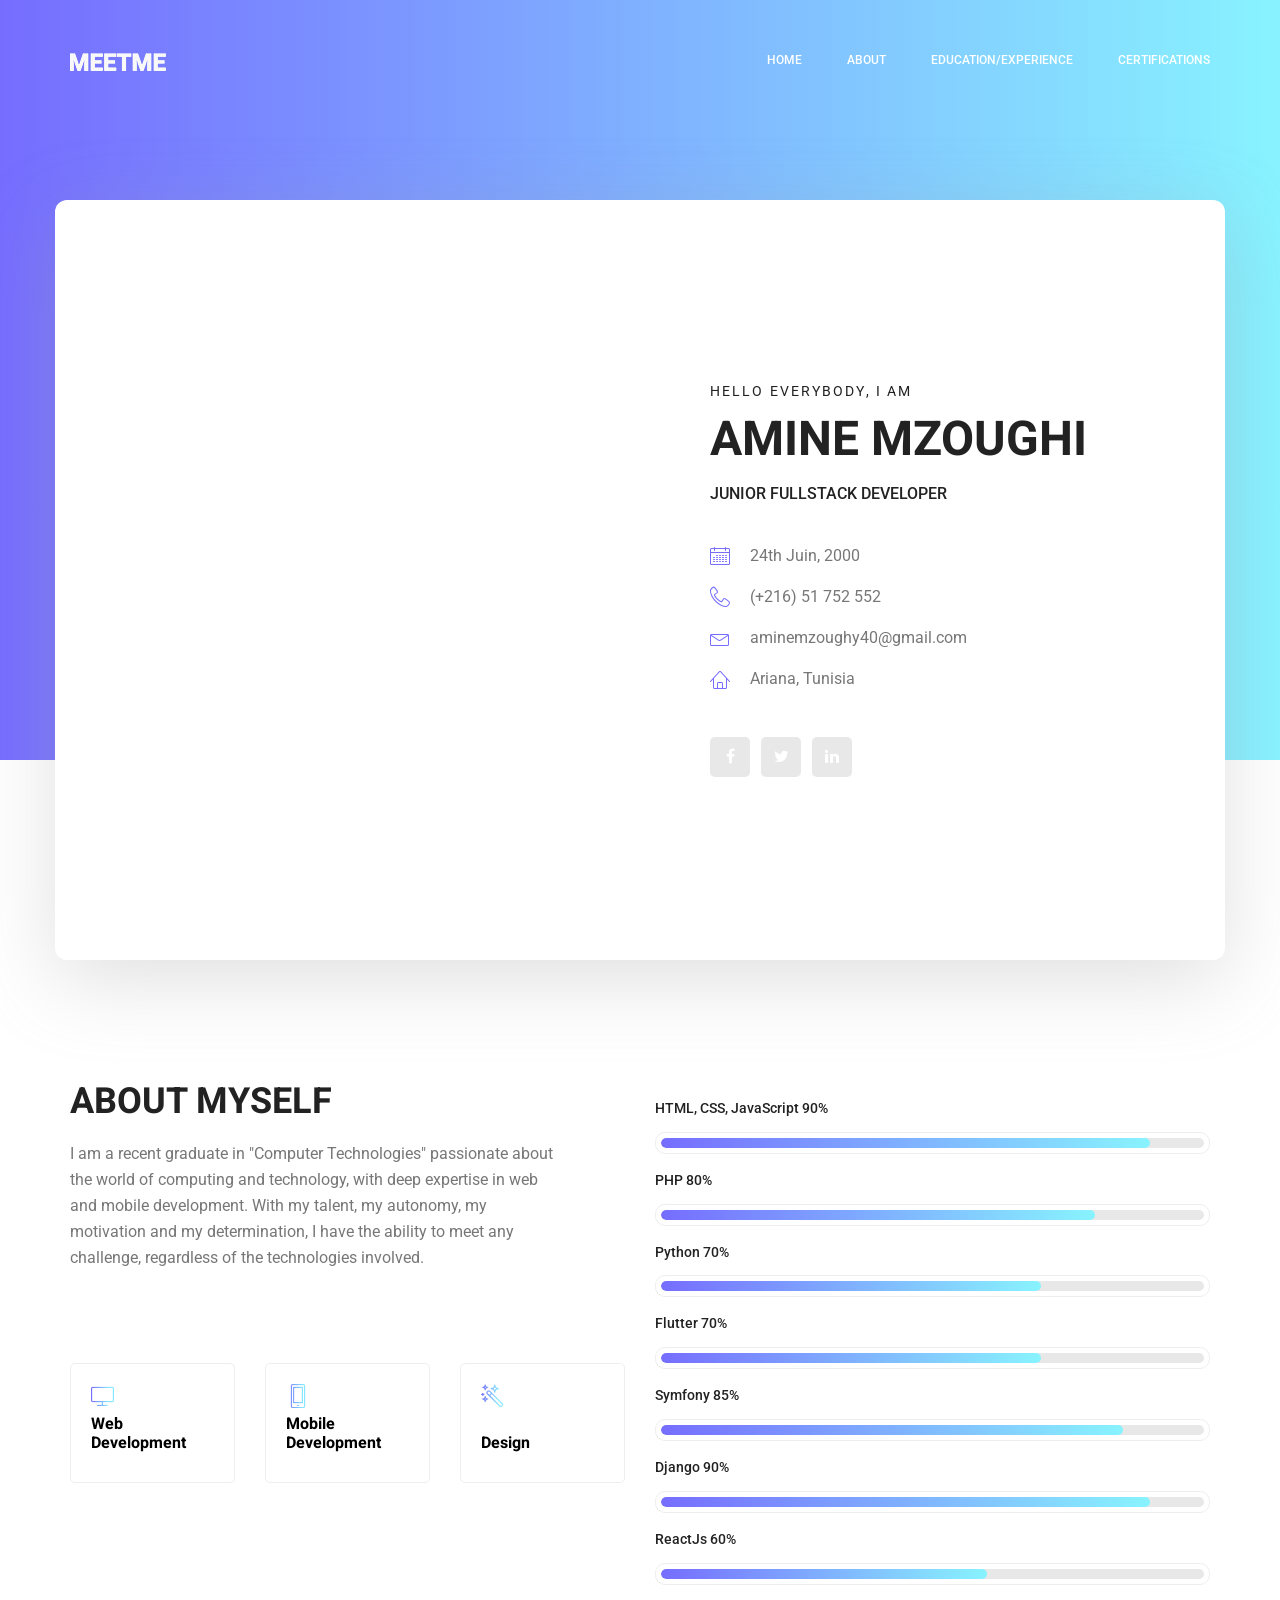
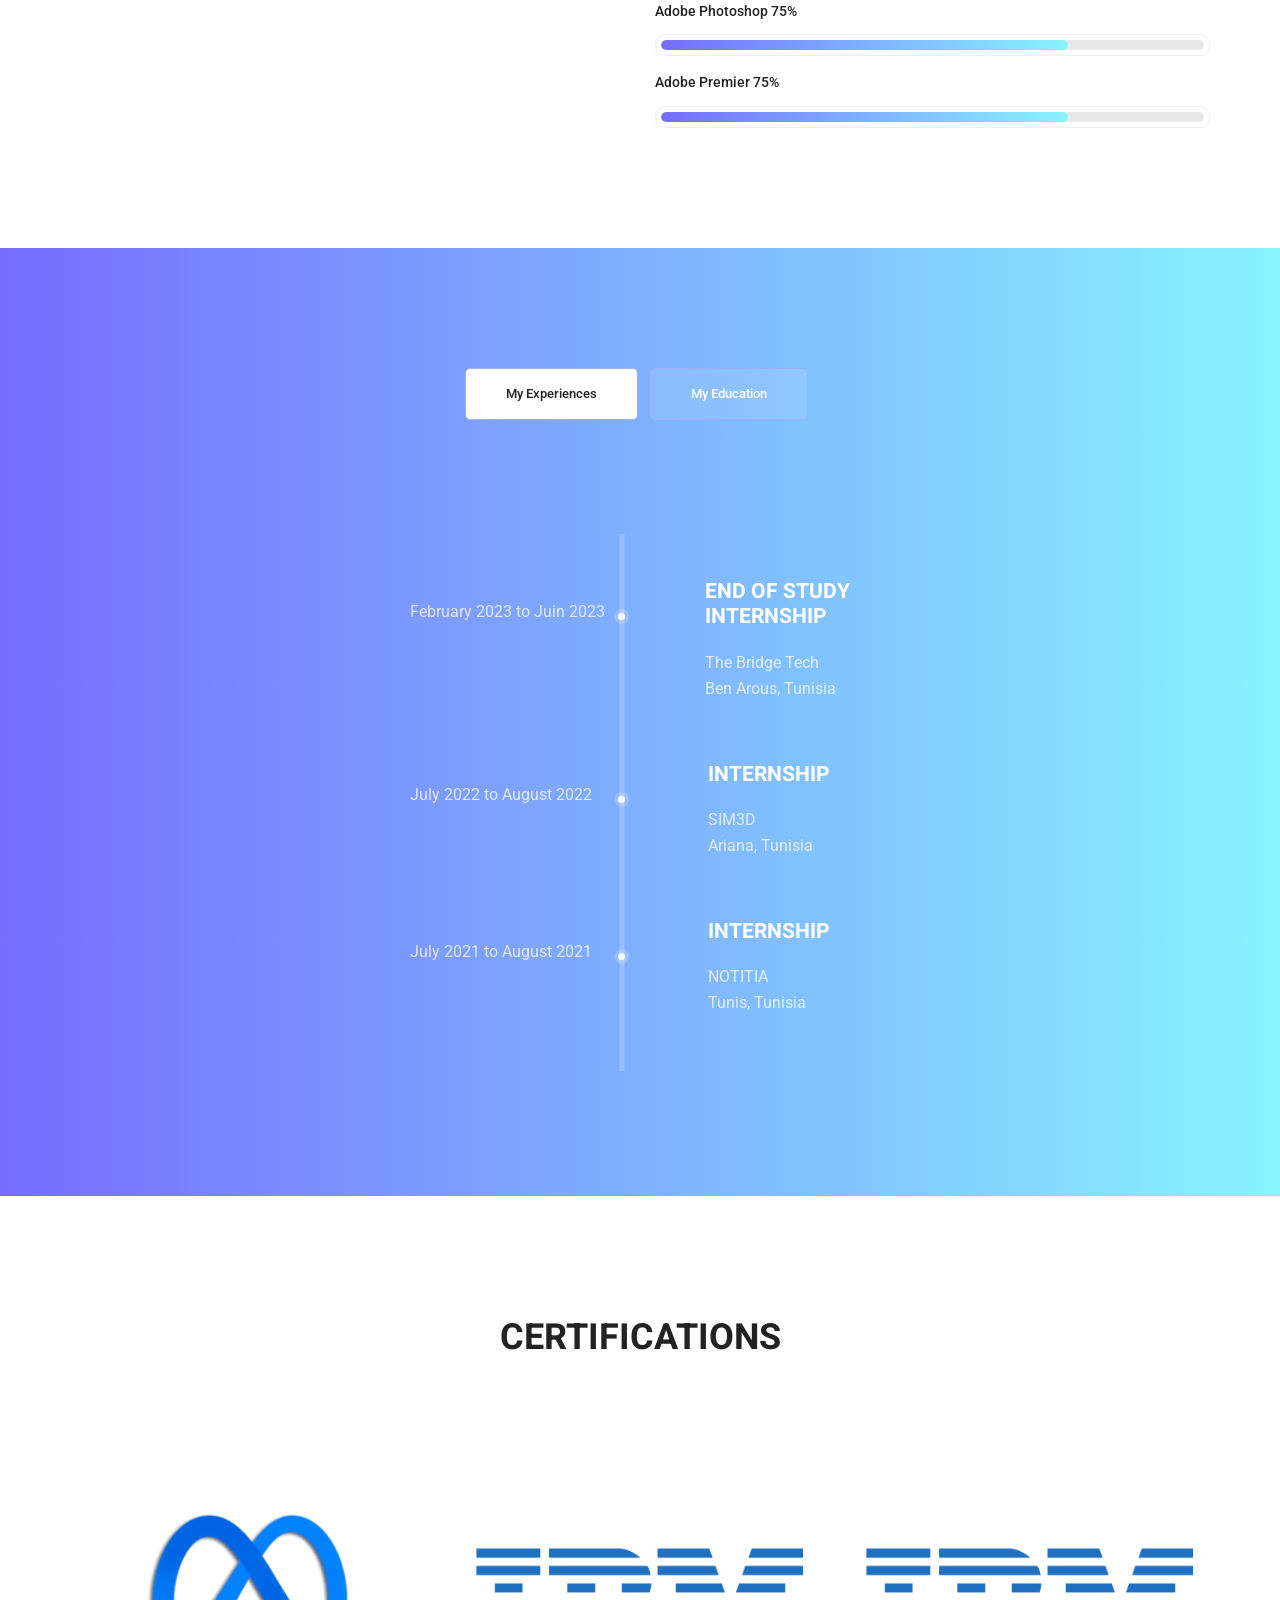
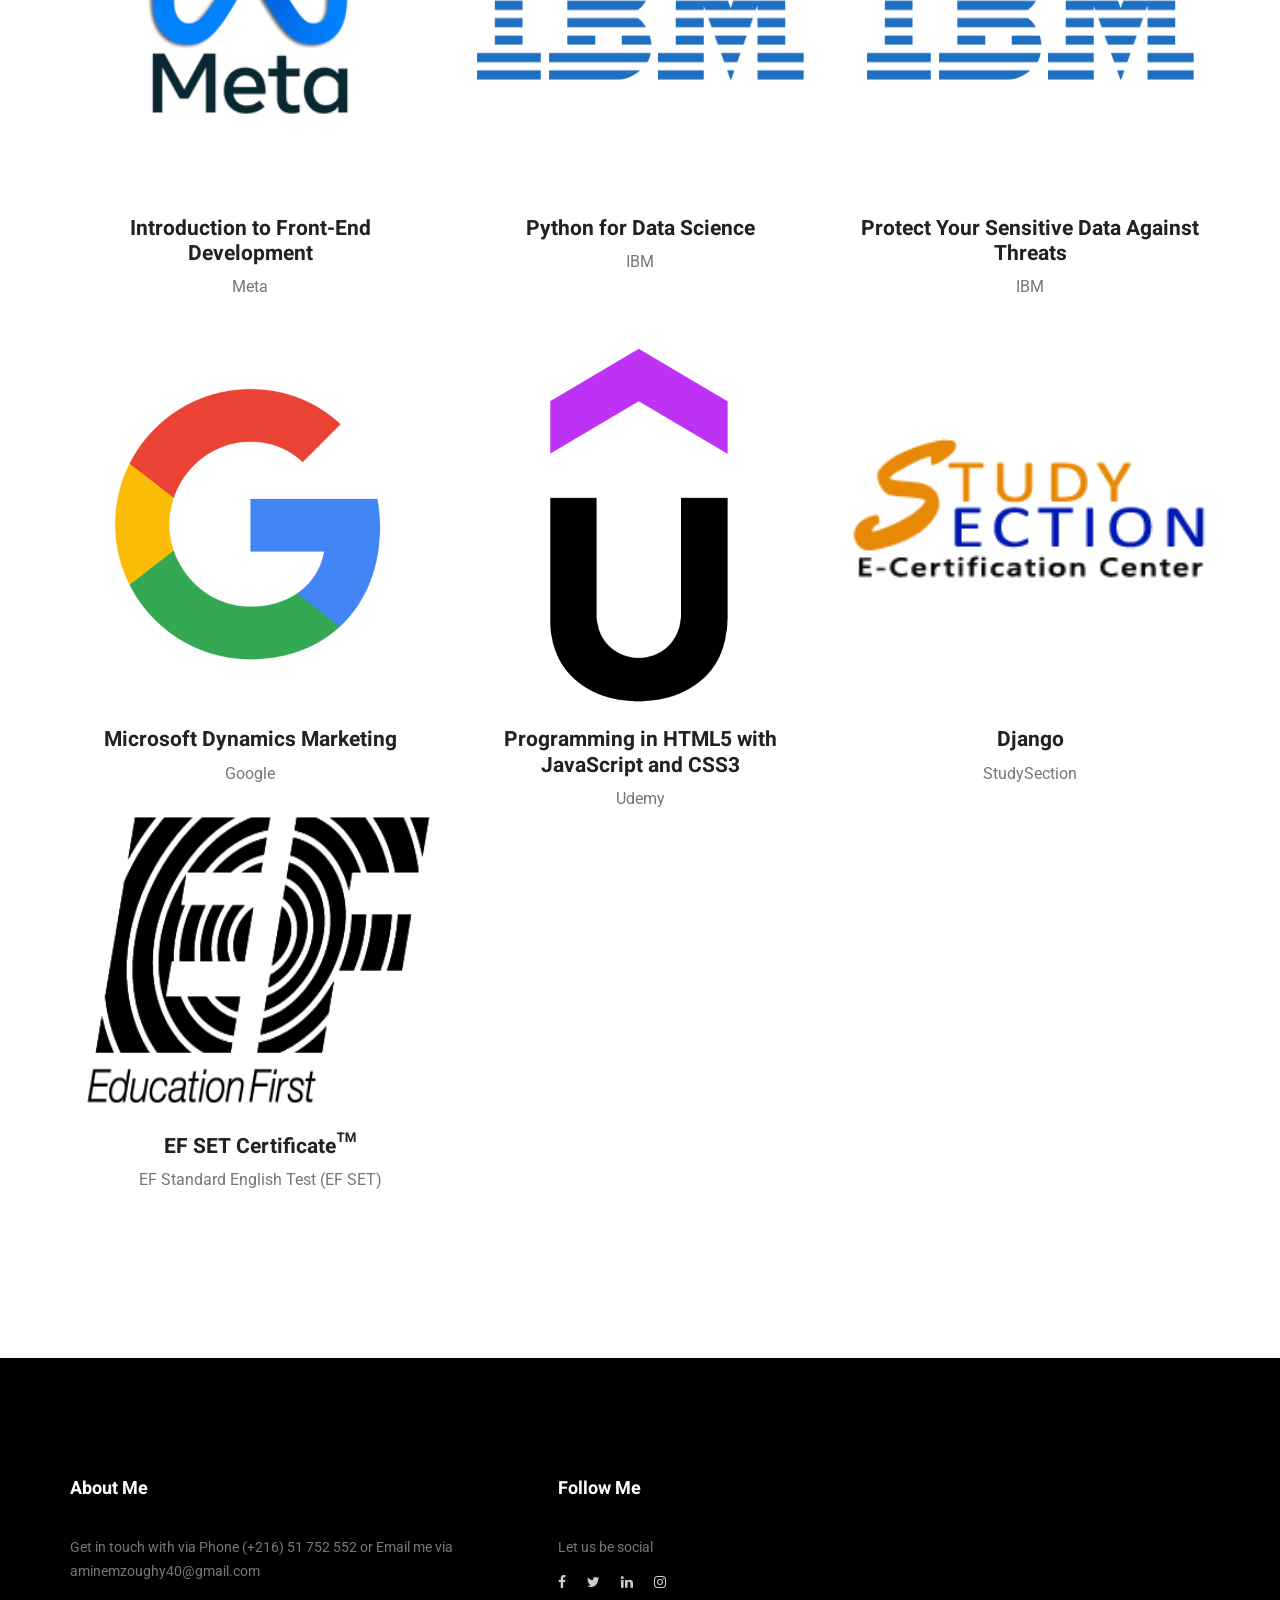
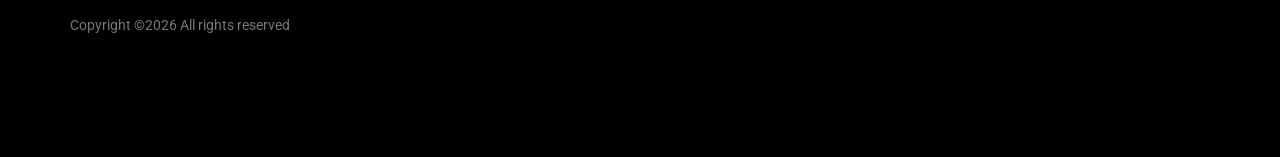
==== index.html @ 02e9e51d "commit" ====
<!doctype html>
<html lang="en">
    <head>
        <!-- Required meta tags -->
        <meta charset="utf-8">
        <meta name="viewport" content="width=device-width, initial-scale=1, shrink-to-fit=no">
        <link rel="icon" href="img/favicon.png" type="image/png">
        <title>Portfolio - Amine Mzoughi</title>
        <!-- Bootstrap CSS -->
        <link rel="stylesheet" href="css/bootstrap.css">
        <link rel="stylesheet" href="vendors/linericon/style.css">
        <link rel="stylesheet" href="css/font-awesome.min.css">
        <link rel="stylesheet" href="vendors/owl-carousel/owl.carousel.min.css">
        <link rel="stylesheet" href="vendors/lightbox/simpleLightbox.css">
        <link rel="stylesheet" href="vendors/nice-select/css/nice-select.css">
        <link rel="stylesheet" href="vendors/animate-css/animate.css">
        <link rel="stylesheet" href="vendors/popup/magnific-popup.css">
        <link rel="stylesheet" href="vendors/flaticon/flaticon.css">
        <!-- main css -->
        <link rel="stylesheet" href="css/style.css">
        <link rel="stylesheet" href="css/responsive.css">
    </head>
    <body>
        
        <!--================Header Menu Area =================-->
        <header class="header_area">
            <div class="main_menu">
            	<nav class="navbar navbar-expand-lg navbar-light">
					<div class="container box_1620">
						<!-- Brand and toggle get grouped for better mobile display -->
						<a class="navbar-brand logo_h" href="index.html"><img src="img/logo.png" alt=""></a>
						<button class="navbar-toggler" type="button" data-toggle="collapse" data-target="#navbarSupportedContent" aria-controls="navbarSupportedContent" aria-expanded="false" aria-label="Toggle navigation">
							<span class="icon-bar"></span>
							<span class="icon-bar"></span>
							<span class="icon-bar"></span>
						</button>
						<!-- Collect the nav links, forms, and other content for toggling -->
						<div class="collapse navbar-collapse offset" id="navbarSupportedContent">
							<ul class="nav navbar-nav menu_nav ml-auto">
								<li class="nav-item active"><a class="nav-link" href="index.html">Home</a></li> 
								<li class="nav-item"><a class="nav-link" href="#about">About</a></li> 
								<li class="nav-item"><a class="nav-link" href="#education">Education/Experience</a></li> 
						 
								<li class="nav-item"><a class="nav-link" href="#certif">Certifications</a></li>
							</ul>
						</div> 
					</div>
            	</nav>
            </div>
        </header>
        <!--================Header Menu Area =================-->
        
        <!--================Home Banner Area =================-->
		<div class="vg-page page-about" id="about">
        <section class="home_banner_area">
           	<div class="container box_1620">
           		<div class="banner_inner d-flex align-items-center">
					<div class="banner_content">
						<div class="media">
							<div class="d-flex">
								<img src="img/personal.png" alt="" style="width: 500px;">
							</div>
							<div class="media-body">
								<div class="personal_text">
									<h6>Hello Everybody, I am</h6>
									<h3>Amine Mzoughi</h3>
									<h4>Junior Fullstack Developer</h4>
									<p></p>
									<ul class="list basic_info">
										<li><a href="#"><i class="lnr lnr-calendar-full"></i> 24th Juin, 2000</a></li>
										<li><a href="#"><i class="lnr lnr-phone-handset"></i> (+216) 51 752 552</a></li>
										<li><a href="#"><i class="lnr lnr-envelope"></i> aminemzoughy40@gmail.com</a></li>
										<li><a href="#"><i class="lnr lnr-home"></i> Ariana, Tunisia</a></li>
									</ul>
									<ul class="list personal_social">
										<li><a href="https://www.facebook.com/eat.shit24/"><i class="fa fa-facebook"></i></a></li>
										<li><a href="twitter.com/mzoughy.txt"><i class="fa fa-twitter"></i></a></li>
										<li><a href="https://www.linkedin.com/in/amine-mzoughy/"><i class="fa fa-linkedin"></i></a></li>
									</ul>
								</div>
							</div>
						</div>
					</div>
				</div>
            </div>
        </section>
	</div>
        <!--================End Home Banner Area =================-->
        
        <!--================Welcome Area =================-->
        <section class="welcome_area p_120">
        	<div class="container">
        		<div class="row welcome_inner">
        			<div class="col-lg-6">
        				<div class="welcome_text">
        					<h4>About Myself</h4>
        					<p>I am a recent graduate in "Computer Technologies" passionate about the world of computing and technology, with deep expertise in web and mobile development.
								With my talent, my autonomy, my motivation and my determination, I have the ability to meet any challenge, regardless of the technologies involved.</p>
        				<br><br>
								<div class="row">
        						<div class="col-md-4">
        							<div class="wel_item">
        								<i class="lnr lnr-screen"></i>
        								<h5 style="color:black">Web Development</h5>
        								
        							</div>
        						</div>
        						<div class="col-md-4">
        							<div class="wel_item">
        								<i class="lnr lnr-smartphone"></i>
        								<h5 style="color:black">Mobile Development</h5>
        							</div>
        						</div>
        						<div class="col-md-4">
        							<div class="wel_item">
        								<i class="lnr lnr-magic-wand"></i>
        								<h5 style="color:black"><br>Design </h5>
        							</div>
        						</div>
        					</div>
        				</div>
        			</div>
        			<div class="col-lg-6">
        				<div class="tools_expert">
        					<div class="skill_main">
								<div class="skill_item">
									<h4>HTML, CSS, JavaScript <span class="counter">90</span>%</h4>
									<div class="progress_br">
										<div class="progress">
											<div class="progress-bar" role="progressbar" aria-valuenow="90" aria-valuemin="0" aria-valuemax="100"></div>
										</div>
									</div>
								</div>
								<div class="skill_item">
									<h4>PHP <span class="counter">80</span>%</h4>
									<div class="progress_br">
										<div class="progress">
											<div class="progress-bar" role="progressbar" aria-valuenow="80" aria-valuemin="0" aria-valuemax="100"></div>
										</div>
									</div>
								</div>
								<div class="skill_item">
									<h4>Python <span class="counter">70</span>%</h4>
									<div class="progress_br">
										<div class="progress">
											<div class="progress-bar" role="progressbar" aria-valuenow="70" aria-valuemin="0" aria-valuemax="100"></div>
										</div>
									</div>
								</div>
								<div class="skill_item">
									<h4>Flutter <span class="counter">70</span>%</h4>
									<div class="progress_br">
										<div class="progress">
											<div class="progress-bar" role="progressbar" aria-valuenow="70" aria-valuemin="0" aria-valuemax="100"></div>
										</div>
									</div>
								</div>
								<div class="skill_item">
									<h4>Symfony <span class="counter">85</span>%</h4>
									<div class="progress_br">
										<div class="progress">
											<div class="progress-bar" role="progressbar" aria-valuenow="85" aria-valuemin="0" aria-valuemax="100"></div>
										</div>
									</div>
								</div>
								<div class="skill_item">
									<h4>Django <span class="counter">90</span>%</h4>
									<div class="progress_br">
										<div class="progress">
											<div class="progress-bar" role="progressbar" aria-valuenow="90" aria-valuemin="0" aria-valuemax="100"></div>
										</div>
									</div>
								</div>
								<div class="skill_item">
									<h4>ReactJs <span class="counter">60</span>%</h4>
									<div class="progress_br">
										<div class="progress">
											<div class="progress-bar" role="progressbar" aria-valuenow="60" aria-valuemin="0" aria-valuemax="100"></div>
										</div>
									</div>
								</div>
								<div class="skill_item">
									<h4>Adobe Photoshop <span class="counter">75</span>%</h4>
									<div class="progress_br">
										<div class="progress">
											<div class="progress-bar" role="progressbar" aria-valuenow="75" aria-valuemin="0" aria-valuemax="100"></div>
										</div>
									</div>
								</div>
								<div class="skill_item">
									<h4>Adobe Premier <span class="counter">75</span>%</h4>
									<div class="progress_br">
										<div class="progress">
											<div class="progress-bar" role="progressbar" aria-valuenow="75" aria-valuemin="0" aria-valuemax="100"></div>
										</div>
									</div>
								</div>
							</div>
        				</div>
        			</div>
        		</div>
        	</div>
        </section>
        <!--================End Welcome Area =================-->
        
        <!--================My Tabs Area =================-->
		<div class="vg-page page-about" id="education">
        <section class="mytabs_area p_120">
        	<div class="container">
        		<div class="tabs_inner">
					<ul class="nav nav-tabs" id="myTab" role="tablist">
						<li class="nav-item">
							<a class="nav-link active" id="home-tab" data-toggle="tab" href="#home" role="tab" aria-controls="home" aria-selected="true">My Experiences</a>
						</li>
						<li class="nav-item">
							<a class="nav-link" id="profile-tab" data-toggle="tab" href="#profile" role="tab" aria-controls="profile" aria-selected="false">My Education</a>
						</li>
					</ul>
					<div class="tab-content" id="myTabContent">
						<div class="tab-pane fade show active" id="home" role="tabpanel" aria-labelledby="home-tab">
							<ul class="list">
								<li>
									<span></span>
									<div class="media">
										<div class="d-flex">
											<p>February 2023 to Juin 2023</p>
										</div>
										<div class="media-body">
											<h4>End of study Internship</h4>
											<p>The Bridge Tech <br />Ben Arous, Tunisia</p>
										</div>
									</div>
								</li>
								<li>
									<span></span>
									<div class="media">
										<div class="d-flex">
											<p>July 2022 to August 2022 &nbsp;&nbsp;&nbsp;</p>
										</div>
										<div class="media-body">
											<h4>Internship</h4>
											<p>SIM3D <br />Ariana, Tunisia</p>
										</div>
									</div>
								</li>
								<li>
								<span></span>
									<div class="media">
										<div class="d-flex">
											<p>July 2021 to August 2021 &nbsp;&nbsp;&nbsp;</p>
										</div>
										<div class="media-body">
											<h4>Internship</h4>
											<p>NOTITIA <br />Tunis, Tunisia</p>
										</div>
									</div>
								</li>
							</ul>
						</div>
						<div class="tab-pane fade" id="profile" role="tabpanel" aria-labelledby="profile-tab">
							<ul class="list">
								<li>
									<span></span>
									<div class="media">
										<div class="d-flex">
											<p> 2020 to 2023  &nbsp;&nbsp;&nbsp;&nbsp;&nbsp;&nbsp;&nbsp;&nbsp;&nbsp;&nbsp;&nbsp;&nbsp;&nbsp;&nbsp;&nbsp;&nbsp;&nbsp;&nbsp;</p>
										</div>
										<div class="media-body">
											<h4>Degree in Computer Technologies</h4>
											<p>Higher Institute of Technological Studies of kelibia</p>
										</div>
									</div>
								</li>
								<li>
									<span></span>
									<div class="media">
										<div class="d-flex">
											<p> 2019 to 2020  &nbsp;&nbsp;&nbsp;&nbsp;&nbsp;&nbsp;&nbsp;&nbsp;&nbsp;&nbsp;&nbsp;&nbsp;&nbsp;&nbsp;&nbsp;&nbsp;&nbsp;&nbsp;</p>
										</div>
										<div class="media-body">
											<h4>Technique baccalaureat</h4>
											<p>High School of Hannibal</p>
										</div>
									</div>
								</li>
					
							</ul>
						</div>
					</div>
        		</div>
        	</div>
        </section>
		</div>
        <!--================End My Tabs Area =================-->
        
        <div class="vg-page page-about" id="certif">
        <!--================Home Gallery Area =================-->
        <section class="home_gallery_area p_120">
        	<div class="container">
        		<div class="main_title">
        			<h2>Certifications</h2>
    
        		</div>
        	
        	</div>
        	<div class="container">
        		<div class="gallery_f_inner row imageGallery1">
					<div class="col-lg-4 col-md-4 col-sm-6 brand manipul creative">
        				<div class="h_gallery_item">
        					<div class="g_img_item">
        						<img class="img-fluid" src="img/gallery/meta.png" style="height: 360px;" alt="">
        					</div>
        					<div class="g_item_text">
        						<h4>Introduction to Front-End Development</h4>
        						<p>Meta</p>
        					</div>
        				</div>
        			</div>
        			<div class="col-lg-4 col-md-4 col-sm-6 brand manipul design print">
        				<div class="h_gallery_item">
        					<div class="g_img_item">
        						<img class="img-fluid" src="img/gallery/ibm.png" alt="">
        					</div>
        					<div class="g_item_text">
        						<h4> Python for Data Science </h4>
        						<p>IBM</p>
        					</div>
        				</div>
        			</div>
        			
        			<div class="col-lg-4 col-md-4 col-sm-6 manipul creative design print">
        				<div class="h_gallery_item">
        					<div class="g_img_item">
        						<img class="img-fluid" src="img/gallery/ibm.png" alt="">
        					</div>
        					<div class="g_item_text">
        						<h4>Protect Your Sensitive Data Against Threats</h4>
        						<p>IBM</p>
        					</div>
        				</div>
        			</div>
        			<div class="col-lg-4 col-md-4 col-sm-6 brand creative print">
        				<div class="h_gallery_item">
        					<div class="g_img_item">
        						<img class="img-fluid" src="img/gallery/google.png" alt="">
        					</div>
        					<div class="g_item_text">
        						<h4>Microsoft Dynamics Marketing</h4>
        						<p>Google</p>
        					</div>
        				</div>
        			</div>
        			<div class="col-lg-4 col-md-4 col-sm-6 brand manipul design">
        				<div class="h_gallery_item">
        					<div class="g_img_item">
        						<img class="img-fluid" src="img/gallery/udemy.png" style="height: 360px;" alt="">
        					</div>
        					<div class="g_item_text">
        						<h4>Programming in HTML5 with JavaScript and CSS3</h4>
        						<p>Udemy</p>
        					</div>
        				</div>
        			</div>
					
        			<div class="col-lg-4 col-md-4 col-sm-6 brand creative">
        				<div class="h_gallery_item">
        					<div class="g_img_item">
        						<img class="img-fluid" src="img/gallery/study.png" style="height: 360px;" alt="">
        					</div>
        					<div class="g_item_text">
        						<h4>Django</h4>
        						<p>StudySection</p>
        					</div>
        				</div>
        			</div>
        		</div>
				<div class="col-lg-4 col-md-4 col-sm-6 brand creative">
					<div class="h_gallery_item">
						<div class="g_img_item">
							<img class="img-fluid" src="img/gallery/english.png" style="height: 300px;" alt="">
						</div>
						<div class="g_item_text">
							<h4>EF SET Certificate™</h4>
							<p>EF Standard English Test (EF SET) </p>
						</div>
					</div>
				</div>
			</div>
		</div>
        		
        	</div>
        </section>
        <!--================End Home Gallery Area =================-->
        
        
        <!--================Footer Area =================-->
        <footer class="footer_area p_120">
        	<div class="container">
        		<div class="row footer_inner">
        			<div class="col-lg-5 col-sm-6">
        				<aside class="f_widget ab_widget">
        					<div class="f_title">
        						<h3>About Me</h3>
        					</div>
        					<p>Get in touch with via Phone (+216) 51 752 552 or Email me via aminemzoughy40@gmail.com</p>
        					<p><!-- Link back to Colorlib can't be removed. Template is licensed under CC BY 3.0. -->
Copyright &copy;<script>document.write(new Date().getFullYear());</script> All rights reserved </a>
<!-- Link back to Colorlib can't be removed. Template is licensed under CC BY 3.0. --></p>
        				</aside>
        			</div>
        			<div class="col-lg-2">
        				<aside class="f_widget social_widget">
        					<div class="f_title">
        						<h3>Follow Me</h3>
        					</div>
        					<p>Let us be social</p>
        					<ul class="list">
        						<li><a href="https://www.facebook.com/eat.shit24/"><i class="fa fa-facebook"></i></a></li>
        						<li><a href="twitter.com/mzoughy.txt"><i class="fa fa-twitter"></i></a></li>
        						<li><a href="https://www.linkedin.com/in/amine-mzoughy/"><i class="fa fa-linkedin"></i></a></li>
        						<li><a href="https://www.instagram.com/mzoughy.jpg/"><i class="fa fa-instagram"></i></a></li>
        					</ul>
        				</aside>
        			</div>
        		</div>
        	</div>
        </footer>
        <!--================End Footer Area =================-->
        
        
        
        
        
        
        <!-- Optional JavaScript -->
        <!-- jQuery first, then Popper.js, then Bootstrap JS -->
        <script src="js/jquery-3.3.1.min.js"></script>
        <script src="js/popper.js"></script>
        <script src="js/bootstrap.min.js"></script>
        <script src="js/stellar.js"></script>
        <script src="vendors/lightbox/simpleLightbox.min.js"></script>
        <script src="vendors/nice-select/js/jquery.nice-select.min.js"></script>
        <script src="vendors/isotope/imagesloaded.pkgd.min.js"></script>
        <script src="vendors/isotope/isotope.pkgd.min.js"></script>
        <script src="vendors/owl-carousel/owl.carousel.min.js"></script>
        <script src="vendors/popup/jquery.magnific-popup.min.js"></script>
        <script src="js/jquery.ajaxchimp.min.js"></script>
        <script src="vendors/counter-up/jquery.waypoints.min.js"></script>
        <script src="vendors/counter-up/jquery.counterup.min.js"></script>
        <script src="js/mail-script.js"></script>
        <script src="js/theme.js"></script>
    </body>
</html>
---- vendors/linericon/style.css ----
@font-face {
	font-family: 'Linearicons-Free';
	src:url('fonts/Linearicons-Free.eot?w118d');
	src:url('fonts/Linearicons-Free.eot?#iefixw118d') format('embedded-opentype'),
		url('fonts/Linearicons-Free.woff2?w118d') format('woff2'),
		url('fonts/Linearicons-Free.woff?w118d') format('woff'),
		url('fonts/Linearicons-Free.ttf?w118d') format('truetype'),
		url('fonts/Linearicons-Free.svg?w118d#Linearicons-Free') format('svg');
	font-weight: normal;
	font-style: normal;
}

.lnr {
	font-family: 'Linearicons-Free';
	speak: none;
	font-style: normal;
	font-weight: normal;
	font-variant: normal;
	text-transform: none;
	line-height: 1;

	/* Better Font Rendering =========== */
	-webkit-font-smoothing: antialiased;
	-moz-osx-font-smoothing: grayscale;
}

.lnr-home:before {
	content: "\e800";
}
.lnr-apartment:before {
	content: "\e801";
}
.lnr-pencil:before {
	content: "\e802";
}
.lnr-magic-wand:before {
	content: "\e803";
}
.lnr-drop:before {
	content: "\e804";
}
.lnr-lighter:before {
	content: "\e805";
}
.lnr-poop:before {
	content: "\e806";
}
.lnr-sun:before {
	content: "\e807";
}
.lnr-moon:before {
	content: "\e808";
}
.lnr-cloud:before {
	content: "\e809";
}
.lnr-cloud-upload:before {
	content: "\e80a";
}
.lnr-cloud-download:before {
	content: "\e80b";
}
.lnr-cloud-sync:before {
	content: "\e80c";
}
.lnr-cloud-check:before {
	content: "\e80d";
}
.lnr-database:before {
	content: "\e80e";
}
.lnr-lock:before {
	content: "\e80f";
}
.lnr-cog:before {
	content: "\e810";
}
.lnr-trash:before {
	content: "\e811";
}
.lnr-dice:before {
	content: "\e812";
}
.lnr-heart:before {
	content: "\e813";
}
.lnr-star:before {
	content: "\e814";
}
.lnr-star-half:before {
	content: "\e815";
}
.lnr-star-empty:before {
	content: "\e816";
}
.lnr-flag:before {
	content: "\e817";
}
.lnr-envelope:before {
	content: "\e818";
}
.lnr-paperclip:before {
	content: "\e819";
}
.lnr-inbox:before {
	content: "\e81a";
}
.lnr-eye:before {
	content: "\e81b";
}
.lnr-printer:before {
	content: "\e81c";
}
.lnr-file-empty:before {
	content: "\e81d";
}
.lnr-file-add:before {
	content: "\e81e";
}
.lnr-enter:before {
	content: "\e81f";
}
.lnr-exit:before {
	content: "\e820";
}
.lnr-graduation-hat:before {
	content: "\e821";
}
.lnr-license:before {
	content: "\e822";
}
.lnr-music-note:before {
	content: "\e823";
}
.lnr-film-play:before {
	content: "\e824";
}
.lnr-camera-video:before {
	content: "\e825";
}
.lnr-camera:before {
	content: "\e826";
}
.lnr-picture:before {
	content: "\e827";
}
.lnr-book:before {
	content: "\e828";
}
.lnr-bookmark:before {
	content: "\e829";
}
.lnr-user:before {
	content: "\e82a";
}
.lnr-users:before {
	content: "\e82b";
}
.lnr-shirt:before {
	content: "\e82c";
}
.lnr-store:before {
	content: "\e82d";
}
.lnr-cart:before {
	content: "\e82e";
}
.lnr-tag:before {
	content: "\e82f";
}
.lnr-phone-handset:before {
	content: "\e830";
}
.lnr-phone:before {
	content: "\e831";
}
.lnr-pushpin:before {
	content: "\e832";
}
.lnr-map-marker:before {
	content: "\e833";
}
.lnr-map:before {
	content: "\e834";
}
.lnr-location:before {
	content: "\e835";
}
.lnr-calendar-full:before {
	content: "\e836";
}
.lnr-keyboard:before {
	content: "\e837";
}
.lnr-spell-check:before {
	content: "\e838";
}
.lnr-screen:before {
	content: "\e839";
}
.lnr-smartphone:before {
	content: "\e83a";
}
.lnr-tablet:before {
	content: "\e83b";
}
.lnr-laptop:before {
	content: "\e83c";
}
.lnr-laptop-phone:before {
	content: "\e83d";
}
.lnr-power-switch:before {
	content: "\e83e";
}
.lnr-bubble:before {
	content: "\e83f";
}
.lnr-heart-pulse:before {
	content: "\e840";
}
.lnr-construction:before {
	content: "\e841";
}
.lnr-pie-chart:before {
	content: "\e842";
}
.lnr-chart-bars:before {
	content: "\e843";
}
.lnr-gift:before {
	content: "\e844";
}
.lnr-diamond:before {
	content: "\e845";
}
.lnr-linearicons:before {
	content: "\e846";
}
.lnr-dinner:before {
	content: "\e847";
}
.lnr-coffee-cup:before {
	content: "\e848";
}
.lnr-leaf:before {
	content: "\e849";
}
.lnr-paw:before {
	content: "\e84a";
}
.lnr-rocket:before {
	content: "\e84b";
}
.lnr-briefcase:before {
	content: "\e84c";
}
.lnr-bus:before {
	content: "\e84d";
}
.lnr-car:before {
	content: "\e84e";
}
.lnr-train:before {
	content: "\e84f";
}
.lnr-bicycle:before {
	content: "\e850";
}
.lnr-wheelchair:before {
	content: "\e851";
}
.lnr-select:before {
	content: "\e852";
}
.lnr-earth:before {
	content: "\e853";
}
.lnr-smile:before {
	content: "\e854";
}
.lnr-sad:before {
	content: "\e855";
}
.lnr-neutral:before {
	content: "\e856";
}
.lnr-mustache:before {
	content: "\e857";
}
.lnr-alarm:before {
	content: "\e858";
}
.lnr-bullhorn:before {
	content: "\e859";
}
.lnr-volume-high:before {
	content: "\e85a";
}
.lnr-volume-medium:before {
	content: "\e85b";
}
.lnr-volume-low:before {
	content: "\e85c";
}
.lnr-volume:before {
	content: "\e85d";
}
.lnr-mic:before {
	content: "\e85e";
}
.lnr-hourglass:before {
	content: "\e85f";
}
.lnr-undo:before {
	content: "\e860";
}
.lnr-redo:before {
	content: "\e861";
}
.lnr-sync:before {
	content: "\e862";
}
.lnr-history:before {
	content: "\e863";
}
.lnr-clock:before {
	content: "\e864";
}
.lnr-download:before {
	content: "\e865";
}
.lnr-upload:before {
	content: "\e866";
}
.lnr-enter-down:before {
	content: "\e867";
}
.lnr-exit-up:before {
	content: "\e868";
}
.lnr-bug:before {
	content: "\e869";
}
.lnr-code:before {
	content: "\e86a";
}
.lnr-link:before {
	content: "\e86b";
}
.lnr-unlink:before {
	content: "\e86c";
}
.lnr-thumbs-up:before {
	content: "\e86d";
}
.lnr-thumbs-down:before {
	content: "\e86e";
}
.lnr-magnifier:before {
	content: "\e86f";
}
.lnr-cross:before {
	content: "\e870";
}
.lnr-menu:before {
	content: "\e871";
}
.lnr-list:before {
	content: "\e872";
}
.lnr-chevron-up:before {
	content: "\e873";
}
.lnr-chevron-down:before {
	content: "\e874";
}
.lnr-chevron-left:before {
	content: "\e875";
}
.lnr-chevron-right:before {
	content: "\e876";
}
.lnr-arrow-up:before {
	content: "\e877";
}
.lnr-arrow-down:before {
	content: "\e878";
}
.lnr-arrow-left:before {
	content: "\e879";
}
.lnr-arrow-right:before {
	content: "\e87a";
}
.lnr-move:before {
	content: "\e87b";
}
.lnr-warning:before {
	content: "\e87c";
}
.lnr-question-circle:before {
	content: "\e87d";
}
.lnr-menu-circle:before {
	content: "\e87e";
}
.lnr-checkmark-circle:before {
	content: "\e87f";
}
.lnr-cross-circle:before {
	content: "\e880";
}
.lnr-plus-circle:before {
	content: "\e881";
}
.lnr-circle-minus:before {
	content: "\e882";
}
.lnr-arrow-up-circle:before {
	content: "\e883";
}
.lnr-arrow-down-circle:before {
	content: "\e884";
}
.lnr-arrow-left-circle:before {
	content: "\e885";
}
.lnr-arrow-right-circle:before {
	content: "\e886";
}
.lnr-chevron-up-circle:before {
	content: "\e887";
}
.lnr-chevron-down-circle:before {
	content: "\e888";
}
.lnr-chevron-left-circle:before {
	content: "\e889";
}
.lnr-chevron-right-circle:before {
	content: "\e88a";
}
.lnr-crop:before {
	content: "\e88b";
}
.lnr-frame-expand:before {
	content: "\e88c";
}
.lnr-frame-contract:before {
	content: "\e88d";
}
.lnr-layers:before {
	content: "\e88e";
}
.lnr-funnel:before {
	content: "\e88f";
}
.lnr-text-format:before {
	content: "\e890";
}
.lnr-text-format-remove:before {
	content: "\e891";
}
.lnr-text-size:before {
	content: "\e892";
}
.lnr-bold:before {
	content: "\e893";
}
.lnr-italic:before {
	content: "\e894";
}
.lnr-underline:before {
	content: "\e895";
}
.lnr-strikethrough:before {
	content: "\e896";
}
.lnr-highlight:before {
	content: "\e897";
}
.lnr-text-align-left:before {
	content: "\e898";
}
.lnr-text-align-center:before {
	content: "\e899";
}
.lnr-text-align-right:before {
	content: "\e89a";
}
.lnr-text-align-justify:before {
	content: "\e89b";
}
.lnr-line-spacing:before {
	content: "\e89c";
}
.lnr-indent-increase:before {
	content: "\e89d";
}
.lnr-indent-decrease:before {
	content: "\e89e";
}
.lnr-pilcrow:before {
	content: "\e89f";
}
.lnr-direction-ltr:before {
	content: "\e8a0";
}
.lnr-direction-rtl:before {
	content: "\e8a1";
}
.lnr-page-break:before {
	content: "\e8a2";
}
.lnr-sort-alpha-asc:before {
	content: "\e8a3";
}
.lnr-sort-amount-asc:before {
	content: "\e8a4";
}
.lnr-hand:before {
	content: "\e8a5";
}
.lnr-pointer-up:before {
	content: "\e8a6";
}
.lnr-pointer-right:before {
	content: "\e8a7";
}
.lnr-pointer-down:before {
	content: "\e8a8";
}
.lnr-pointer-left:before {
	content: "\e8a9";
}
---- vendors/lightbox/simpleLightbox.css ----
.slbOverlay, .slbWrapOuter, .slbWrap {
  position: fixed;
  top: 0;
  right: 0;
  bottom: 0;
  left: 0;
}

.slbOverlay {
  overflow: hidden;
  z-index: 2000;
  background-color: #000;
  opacity: 0.7;
  filter: alpha(opacity=70);
  -webkit-animation: slbOverlay 0.5s;
  -moz-animation: slbOverlay 0.5s;
  animation: slbOverlay 0.5s;
}

.slbWrapOuter {
  overflow-x: hidden;
  overflow-y: auto;
  z-index: 2010;
}

.slbWrap {
  position: absolute;
  text-align: center;
}

.slbWrap:before {
  content: "";
  display: inline-block;
  height: 100%;
  vertical-align: middle;
}

.slbContentOuter {
  display: inline-block;
  vertical-align: middle;
  margin: 0px auto;
  padding: 0 1em;
  box-sizing: border-box;
  z-index: 2020;
  text-align: left;
  max-width: 100%;
}

.slbContentEl .slbContentOuter {
  padding: 5em 1em;
}

.slbContent {
  position: relative;
}

.slbContentEl .slbContent {
  -webkit-animation: slbEnter 0.3s;
  -moz-animation: slbEnter 0.3s;
  animation: slbEnter 0.3s;
  background-color: #fff;
  box-shadow: 0 0.2em 1em rgba(0, 0, 0, 0.4);
}

.slbImageWrap {
  -webkit-animation: slbEnter 0.3s;
  -moz-animation: slbEnter 0.3s;
  animation: slbEnter 0.3s;
  position: relative;
}

.slbImageWrap:after {
  content: "";
  position: absolute;
  left: 0;
  right: 0;
  top: 5em;
  bottom: 5em;
  display: block;
  z-index: -1;
  box-shadow: 0 0.2em 1em rgba(0, 0, 0, 0.6);
  background-color: #FFF;
}

.slbImage {
  width: auto;
  max-width: 100%;
  height: auto;
  display: block;
  line-height: 0;
  box-sizing: border-box;
  padding: 5em 0;
  margin: 0 auto;
}

.slbCaption {
  display: inline-block;
  max-width: 100%;
  overflow: hidden;
  text-overflow: ellipsis;
  white-space: nowrap;
  word-wrap: normal;
  font-size: 1.4em;
  position: absolute;
  left: 0;
  right: 0;
  bottom: 0;
  padding: 0.71429em 0;
  color: #fff;
  color: rgba(255, 255, 255, 0.7);
  text-align: center;
}

.slbCloseBtn, .slbArrow {
  margin: 0;
  padding: 0;
  border: 0;
  cursor: pointer;
  background: none;
}

.slbCloseBtn::-moz-focus-inner, .slbArrow::-moz-focus-inner {
  padding: 0;
  border: 0;
}

.slbCloseBtn:hover, .slbArrow:hover {
  opacity: 0.5;
}

.slbCloseBtn:active, .slbArrow:active {
  opacity: 0.8;
}

.slbCloseBtn {
  -webkit-animation: slbEnter 0.3s;
  -moz-animation: slbEnter 0.3s;
  animation: slbEnter 0.3s;
  font-size: 3em;
  width: 1.66667em;
  height: 1.66667em;
  line-height: 1.66667em;
  position: absolute;
  right: -0.33333em;
  top: 0;
  color: #fff;
  color: rgba(255, 255, 255, 0.7);
  text-align: center;
    outline: none;
    box-shadow: none;
}

.slbLoading .slbCloseBtn {
  display: none;
}

.slbLoadingText {
  font-size: 1.4em;
  color: #fff;
  color: rgba(255, 255, 255, 0.9);
}

.slbArrows {
  position: fixed;
  top: 50%;
  left: 0;
  right: 0;
}

.slbLoading .slbArrows {
  display: none;
}

.slbArrow {
  position: absolute;
  top: 50%;
  margin-top: -5em;
  width: 5em;
  height: 10em;
  opacity: 0.7;
  text-indent: -999em;
  overflow: hidden;
    outline: none;
    box-shadow: none;
}

.slbArrow:before {
  content: "";
  position: absolute;
  top: 50%;
  left: 50%;
  margin: -0.8em 0 0 -0.8em;
  border: 0.8em solid transparent;
}

.slbArrow.next {
  right: 0;
}

.slbArrow.next:before {
  border-left-color: #fff;
}

.slbArrow.prev {
  left: 0;
}

.slbArrow.prev:before {
  border-right-color: #fff;
}

.slbIframeCont {
  width: 80em;
  height: 0;
  overflow: hidden;
  padding-top: 56.25%;
  margin: 5em 0;
}

.slbIframe {
  position: absolute;
  top: 0;
  left: 0;
  width: 100%;
  height: 100%;
  box-shadow: 0 0.2em 1em rgba(0, 0, 0, 0.6);
  background: #000;
}

@-webkit-keyframes slbOverlay {
  from {
    opacity: 0;
  }
  to {
    opacity: 0.7;
  }
}

@-moz-keyframes slbOverlay {
  from {
    opacity: 0;
  }
  to {
    opacity: 0.7;
  }
}

@keyframes slbOverlay {
  from {
    opacity: 0;
  }
  to {
    opacity: 0.7;
  }
}

@-webkit-keyframes slbEnter {
  from {
    opacity: 0;
    -webkit-transform: translate3d(0, -1em, 0);
  }
  to {
    opacity: 1;
    -webkit-transform: translate3d(0, 0, 0);
  }
}

@-moz-keyframes slbEnter {
  from {
    opacity: 0;
    -moz-transform: translate3d(0, -1em, 0);
  }
  to {
    opacity: 1;
    -moz-transform: translate3d(0, 0, 0);
  }
}

@keyframes slbEnter {
  from {
    opacity: 0;
    -webkit-transform: translate3d(0, -1em, 0);
    -moz-transform: translate3d(0, -1em, 0);
    -ms-transform: translate3d(0, -1em, 0);
    -o-transform: translate3d(0, -1em, 0);
    transform: translate3d(0, -1em, 0);
  }
  to {
    opacity: 1;
    -webkit-transform: translate3d(0, 0, 0);
    -moz-transform: translate3d(0, 0, 0);
    -ms-transform: translate3d(0, 0, 0);
    -o-transform: translate3d(0, 0, 0);
    transform: translate3d(0, 0, 0);
  }
}
---- css/style.css ----
/*----------------------------------------------------
@File: Default Styles
@Author: Rocky Ahmed
@URL: http://wethemez.com
Author E-mail: rockybd1995@gmail.com

This file contains the styling for the actual theme, this
is the file you need to edit to change the look of the
theme.
---------------------------------------------------- */
/*=====================================================================
@Template Name: Builder Construction 
@Author: Rocky Ahmed
@Developed By: Rocky Ahmed
@Developer URL: http://rocky.wethemez.com
Author E-mail: rockybd1995@gmail.com

@Default Styles

Table of Content:
01/ Variables
02/ predefin
03/ header
04/ button
05/ banner
06/ breadcrumb
07/ about
08/ team
09/ project 
10/ price 
11/ team 
12/ blog 
13/ video  
14/ features  
15/ career  
16/ contact 
17/ footer

=====================================================================*/
/*----------------------------------------------------*/
/*font Variables*/
/*Color Variables*/
/*=================== fonts ====================*/
@import url("https://fonts.googleapis.com/css?family=Heebo:300,400,700,900|Roboto:300,400,500,700");
/*---------------------------------------------------- */
/*----------------------------------------------------*/
.list {
  list-style: none;
  margin: 0px;
  padding: 0px; }

a {
  text-decoration: none;
  transition: all 0.3s ease-in-out; }
  a:hover, a:focus {
    text-decoration: none;
    outline: none; }

.row.m0 {
  margin: 0px; }

body {
  line-height: 26px;
  font-size: 16px;
  font-family: "Roboto", sans-serif;
  font-weight: normal;
  color: #777777; }

h1, h2, h3, h4, h5, h6 {
  font-family: "Heebo", sans-serif;
  font-weight: bold; }

button:focus {
  outline: none;
  box-shadow: none; }

.p0 {
  padding-left: 0px;
  padding-right: 0px; }

.p_120 {
  padding-top: 120px;
  padding-bottom: 120px; }

.p_100 {
  padding-top: 100px;
  padding-bottom: 100px; }

.pad_top {
  padding-top: 120px; }

.pad_bt {
  padding-bottom: 120px; }

.mt-25 {
  margin-top: 25px; }

@media (min-width: 1200px) {
  .container {
    max-width: 1170px; } }

@media (min-width: 1620px) {
  .box_1620 {
    max-width: 1620px;
    margin: auto;
    width: 100%;
    padding-left: 0px;
    padding-right: 0px; } }
/* Main Title Area css
============================================================================================ */
.main_title {
  text-align: center;
  max-width: 670px;
  margin: 0px auto 75px; }
  .main_title h2 {
    font-family: "Heebo", sans-serif;
    font-size: 36px;
    color: #222222;
    margin-bottom: 15px;
    text-transform: uppercase; }
  .main_title p {
    font-size: 16px;
    font-family: "Roboto", sans-serif;
    font-weight: normal;
    line-height: 26px;
    color: #777777;
    margin-bottom: 0px; }

/* End Main Title Area css
============================================================================================ */
/*---------------------------------------------------- */
/*----------------------------------------------------*/
.header_area {
  position: absolute;
  width: 100%;
  top: 0;
  left: 0;
  z-index: 99;
  transition: background 0.4s, all 0.3s linear; }
  .header_area .navbar {
    background: transparent;
    padding: 0px;
    border: 0px;
    border-radius: 0px; }
    .header_area .navbar .nav .nav-item {
      margin-right: 45px; }
      .header_area .navbar .nav .nav-item .nav-link {
        font: 500 12px/120px "Roboto", sans-serif;
        text-transform: uppercase;
        color: #fff;
        padding: 0px;
        display: inline-block; }
        .header_area .navbar .nav .nav-item .nav-link:after {
          display: none; }
      .header_area .navbar .nav .nav-item:hover .nav-link, .header_area .navbar .nav .nav-item.active .nav-link {
        color: #fff; }
      .header_area .navbar .nav .nav-item.submenu {
        position: relative; }
        .header_area .navbar .nav .nav-item.submenu ul {
          border: none;
          padding: 0px;
          border-radius: 0px;
          box-shadow: none;
          margin: 0px;
          background: #fff;
          box-shadow: 0px 3px 16px 0px rgba(0, 0, 0, 0.1); }
          @media (min-width: 992px) {
            .header_area .navbar .nav .nav-item.submenu ul {
              position: absolute;
              top: 120%;
              left: 0px;
              min-width: 200px;
              text-align: left;
              opacity: 0;
              transition: all 300ms ease-in;
              visibility: hidden;
              display: block;
              border: none;
              padding: 0px;
              border-radius: 0px; } }
          .header_area .navbar .nav .nav-item.submenu ul:before {
            content: "";
            width: 0;
            height: 0;
            border-style: solid;
            border-width: 10px 10px 0 10px;
            border-color: #eeeeee transparent transparent transparent;
            position: absolute;
            right: 24px;
            top: 45px;
            z-index: 3;
            opacity: 0;
            transition: all 400ms linear; }
          .header_area .navbar .nav .nav-item.submenu ul .nav-item {
            display: block;
            float: none;
            margin-right: 0px;
            border-bottom: 1px solid #ededed;
            margin-left: 0px;
            transition: all 0.4s linear; }
            .header_area .navbar .nav .nav-item.submenu ul .nav-item .nav-link {
              line-height: 45px;
              color: #222222;
              padding: 0px 30px;
              transition: all 150ms linear;
              display: block;
              margin-right: 0px; }
            .header_area .navbar .nav .nav-item.submenu ul .nav-item:last-child {
              border-bottom: none; }
            .header_area .navbar .nav .nav-item.submenu ul .nav-item:hover .nav-link {
              background: #766dff;
              color: #fff; }
        @media (min-width: 992px) {
          .header_area .navbar .nav .nav-item.submenu:hover ul {
            visibility: visible;
            opacity: 1;
            top: 100%; } }
        .header_area .navbar .nav .nav-item.submenu:hover ul .nav-item {
          margin-top: 0px; }
      .header_area .navbar .nav .nav-item:last-child {
        margin-right: 0px; }
    .header_area .navbar .search {
      font-size: 12px;
      line-height: 60px;
      display: inline-block;
      color: #222222;
      margin-left: 80px; }
      .header_area .navbar .search i {
        font-weight: 600; }
  .header_area.navbar_fixed .main_menu {
    position: fixed;
    width: 100%;
    top: -70px;
    left: 0;
    right: 0;
    background: #000;
    transform: translateY(70px);
    transition: transform 500ms ease, background 500ms ease;
    -webkit-transition: transform 500ms ease, background 500ms ease;
    box-shadow: 0px 3px 16px 0px rgba(0, 0, 0, 0.1); }
    .header_area.navbar_fixed .main_menu .navbar .nav .nav-item .nav-link {
      line-height: 70px; }

.top_menu {
  background: #f9f9ff; }
  .top_menu .header_social li {
    display: inline-block;
    margin-right: 15px; }
    .top_menu .header_social li a {
      font-size: 14px;
      color: #777777;
      display: inline-block;
      line-height: 42px;
      transition: all 300ms linear 0s; }
    .top_menu .header_social li:last-child {
      margin-right: 0px; }
    .top_menu .header_social li:hover a {
      color: #766dff; }
  .top_menu .dn_btn {
    line-height: 42px;
    display: inline-block;
    font-size: 12px;
    margin-right: 30px;
    font-family: "Roboto", sans-serif;
    font-weight: normal;
    color: #777777;
    transition: all 300ms linear 0s; }
    .top_menu .dn_btn:hover {
      color: #766dff; }
    .top_menu .dn_btn:last-child {
      margin-right: 0px; }
  .top_menu .lan_pack {
    height: 30px;
    border: 1px solid #eeeeee;
    border-radius: 3px;
    line-height: 28px;
    font-size: 12px;
    font-family: "Roboto", sans-serif;
    font-weight: 500;
    padding-left: 19px;
    padding-right: 36px;
    color: #777777;
    background: #f9f9ff;
    margin-right: 5px;
    margin-top: 8px; }
    .top_menu .lan_pack .current {
      color: #777777; }
    .top_menu .lan_pack:after {
      content: "\f0d7";
      border: none !important;
      font: normal normal normal 12px/1 FontAwesome;
      transform: rotate(0deg);
      height: auto;
      margin-top: -6px;
      right: 20px; }

/*---------------------------------------------------- */
/*----------------------------------------------------*/
/* Home Banner Area css
============================================================================================ */
.home_banner_area {
  position: relative;
  z-index: 1;
  background-image: -moz-linear-gradient(0deg, #766dff 0%, #88f3ff 100%);
  background-image: -webkit-linear-gradient(0deg, #766dff 0%, #88f3ff 100%);
  background-image: -ms-linear-gradient(0deg, #766dff 0%, #88f3ff 100%);
  margin-bottom: 200px; }
  .home_banner_area .box_1620 {
    min-height: 700px;
    border-radius: 12px;
    position: relative;
    bottom: -200px;
    background: #fff;
    padding: 30px;
    box-shadow: 0px 20px 80px 0px rgba(153, 153, 153, 0.3); }
  .home_banner_area .banner_inner {
    position: relative;
    width: 100%;
    min-height: 700px;
    display: flex; }
    .home_banner_area .banner_inner .banner_content {
      color: #222222;
      vertical-align: middle;
      align-self: center;
      text-align: left; }
      .home_banner_area .banner_inner .banner_content .media .d-flex {
        padding-right: 125px; }
      .home_banner_area .banner_inner .banner_content .media .media-body {
        vertical-align: middle;
        align-self: center; }

.blog_banner {
  min-height: 780px;
  position: relative;
  z-index: 1;
  overflow: hidden;
  margin-bottom: 0px; }
  .blog_banner .banner_inner {
    background: #04091e;
    position: relative;
    overflow: hidden;
    width: 100%;
    min-height: 780px;
    z-index: 1; }
    .blog_banner .banner_inner .overlay {
      background: url(../img/banner/banner-2.jpg) no-repeat scroll center center;
      opacity: .5;
      height: 125%;
      position: absolute;
      left: 0px;
      top: 0px;
      width: 100%;
      z-index: -1; }
    .blog_banner .banner_inner .blog_b_text {
      max-width: 700px;
      margin: auto;
      color: #fff; }
      .blog_banner .banner_inner .blog_b_text h2 {
        font-size: 60px;
        font-weight: bold;
        font-family: "Heebo", sans-serif;
        line-height: 66px;
        margin-bottom: 15px;
        text-transform: uppercase; }
      .blog_banner .banner_inner .blog_b_text p {
        font-size: 16px;
        margin-bottom: 35px; }
      .blog_banner .banner_inner .blog_b_text .white_bg_btn {
        line-height: 42px;
        padding: 0px 45px;
        border-radius: 5px; }

.banner_box {
  max-width: 1620px;
  margin: auto; }

.banner_area {
  position: relative;
  z-index: 1;
  min-height: 350px;
  background-image: -moz-linear-gradient(0deg, #766dff 0%, #88f3ff 100%);
  background-image: -webkit-linear-gradient(0deg, #766dff 0%, #88f3ff 100%);
  background-image: -ms-linear-gradient(0deg, #766dff 0%, #88f3ff 100%);
  margin-bottom: 120px; }
  .banner_area .box_1620 {
    background: #fff;
    min-height: 360px;
    border-radius: 12px;
    position: relative;
    bottom: -120px;
    box-shadow: 0px 20px 80px 0px rgba(153, 153, 153, 0.3); }
  .banner_area .banner_inner {
    position: relative;
    overflow: hidden;
    width: 100%;
    min-height: 360px;
    z-index: 1; }
    .banner_area .banner_inner .banner_content h2 {
      color: #222222;
      font-size: 48px;
      font-family: "Heebo", sans-serif;
      margin-bottom: 0px;
      font-weight: bold; }
    .banner_area .banner_inner .banner_content .page_link a {
      font-size: 14px;
      color: #222222;
      font-family: "Roboto", sans-serif;
      margin-right: 32px;
      position: relative; }
      .banner_area .banner_inner .banner_content .page_link a:before {
        content: "\e87a";
        font-family: 'Linearicons-Free';
        position: absolute;
        right: -25px;
        top: 50%;
        transform: translateY(-50%); }
      .banner_area .banner_inner .banner_content .page_link a:last-child {
        margin-right: 0px; }
        .banner_area .banner_inner .banner_content .page_link a:last-child:before {
          display: none; }
      .banner_area .banner_inner .banner_content .page_link a:hover {
        color: #766dff; }

/* End Home Banner Area css
============================================================================================ */
/*---------------------------------------------------- */
/*----------------------------------------------------*/
/* Latest Blog Area css
============================================================================================ */
.latest_blog_inner {
  margin-bottom: -30px; }

.l_blog_item {
  margin-bottom: 30px; }
  .l_blog_item .date {
    font-size: 13px;
    font-family: "Roboto", sans-serif;
    font-weight: normal;
    color: #777777;
    margin-top: 20px;
    display: block;
    margin-bottom: 15px; }
  .l_blog_item h4 {
    font-size: 18px;
    line-height: 24px;
    color: #222222;
    border-bottom: 1px solid #eeeeee;
    padding-bottom: 20px;
    margin-bottom: 20px;
    transition: all 300ms linear 0s; }
  .l_blog_item p {
    margin-bottom: 0px; }
  .l_blog_item:hover h4 {
    color: #766dff; }

/* End Latest Blog Area css
============================================================================================ */
/*================= latest_blog_area css =============*/
.single-recent-blog-post {
  margin-bottom: 30px; }
  .single-recent-blog-post .thumb {
    overflow: hidden; }
    .single-recent-blog-post .thumb img {
      transition: all 0.7s linear; }
  .single-recent-blog-post .details {
    padding-top: 30px; }
    .single-recent-blog-post .details .sec_h4 {
      line-height: 24px;
      padding: 10px 0px 13px;
      transition: all 0.3s linear; }
      .single-recent-blog-post .details .sec_h4:hover {
        color: #777777; }
  .single-recent-blog-post .date {
    font-size: 14px;
    line-height: 24px;
    font-weight: 400; }
  .single-recent-blog-post:hover img {
    transform: scale(1.23) rotate(10deg); }

.tags .tag_btn {
  font-size: 12px;
  font-weight: 500;
  line-height: 20px;
  border: 1px solid #eeeeee;
  display: inline-block;
  padding: 1px 18px;
  text-align: center;
  color: #222222; }
  .tags .tag_btn:before {
    background: #766dff; }
  .tags .tag_btn + .tag_btn {
    margin-left: 2px; }

/*========= blog_categorie_area css ===========*/
.blog_categorie_area {
  padding-top: 80px;
  padding-bottom: 80px; }

.categories_post {
  position: relative;
  text-align: center;
  cursor: pointer; }
  .categories_post img {
    max-width: 100%; }
  .categories_post .categories_details {
    position: absolute;
    top: 20px;
    left: 20px;
    right: 20px;
    bottom: 20px;
    background: rgba(34, 34, 34, 0.8);
    color: #fff;
    transition: all 0.3s linear;
    display: flex;
    align-items: center;
    justify-content: center; }
    .categories_post .categories_details h5 {
      margin-bottom: 0px;
      font-size: 18px;
      line-height: 26px;
      text-transform: uppercase;
      color: #fff;
      position: relative; }
    .categories_post .categories_details p {
      font-weight: 300;
      font-size: 14px;
      line-height: 26px;
      margin-bottom: 0px; }
    .categories_post .categories_details .border_line {
      margin: 10px 0px;
      background: #fff;
      width: 100%;
      height: 1px; }
  .categories_post:hover .categories_details {
    background-image: -moz-linear-gradient(0deg, #766dff 0%, #88f3ff 100%);
    background-image: -webkit-linear-gradient(0deg, #766dff 0%, #88f3ff 100%);
    background-image: -ms-linear-gradient(0deg, #766dff 0%, #88f3ff 100%);
    opacity: 0.851; }

/*============ blog_left_sidebar css ==============*/
.blog_item {
  margin-bottom: 40px; }

.blog_info {
  padding-top: 30px; }
  .blog_info .post_tag {
    padding-bottom: 20px; }
    .blog_info .post_tag a {
      font: 300 14px/21px "Roboto", sans-serif;
      color: #222222; }
      .blog_info .post_tag a:hover {
        color: #777777; }
      .blog_info .post_tag a.active {
        color: #766dff; }
  .blog_info .blog_meta li a {
    font: 300 14px/20px "Roboto", sans-serif;
    color: #777777;
    vertical-align: middle;
    padding-bottom: 12px;
    display: inline-block; }
    .blog_info .blog_meta li a i {
      color: #222222;
      font-size: 16px;
      font-weight: 600;
      padding-left: 15px;
      line-height: 20px;
      vertical-align: middle; }
    .blog_info .blog_meta li a:hover {
      color: #766dff; }

.blog_post img {
  max-width: 100%; }

.blog_details {
  padding-top: 20px; }
  .blog_details h2 {
    font-size: 24px;
    line-height: 36px;
    color: #222222;
    font-weight: 600;
    transition: all 0.3s linear; }
    .blog_details h2:hover {
      color: #766dff; }
  .blog_details p {
    margin-bottom: 26px; }

.view_btn {
  font-size: 14px;
  line-height: 36px;
  display: inline-block;
  color: #222222;
  font-weight: 500;
  padding: 0px 30px;
  background: #fff; }

.blog_right_sidebar {
  border: 1px solid #eeeeee;
  background: #fafaff;
  padding: 30px; }
  .blog_right_sidebar .widget_title {
    font-size: 18px;
    line-height: 25px;
    background: #766dff;
    text-align: center;
    color: #fff;
    padding: 8px 0px;
    margin-bottom: 30px; }
  .blog_right_sidebar .search_widget .input-group .form-control {
    font-size: 14px;
    line-height: 29px;
    border: 0px;
    width: 100%;
    font-weight: 300;
    color: #fff;
    padding-left: 20px;
    border-radius: 45px;
    z-index: 0;
    background: #766dff; }
    .blog_right_sidebar .search_widget .input-group .form-control.placeholder {
      color: #fff; }
    .blog_right_sidebar .search_widget .input-group .form-control:-moz-placeholder {
      color: #fff; }
    .blog_right_sidebar .search_widget .input-group .form-control::-moz-placeholder {
      color: #fff; }
    .blog_right_sidebar .search_widget .input-group .form-control::-webkit-input-placeholder {
      color: #fff; }
    .blog_right_sidebar .search_widget .input-group .form-control:focus {
      box-shadow: none; }
  .blog_right_sidebar .search_widget .input-group .btn-default {
    position: absolute;
    right: 20px;
    background: transparent;
    border: 0px;
    box-shadow: none;
    font-size: 14px;
    color: #fff;
    padding: 0px;
    top: 50%;
    transform: translateY(-50%);
    z-index: 1; }
  .blog_right_sidebar .author_widget {
    text-align: center; }
    .blog_right_sidebar .author_widget h4 {
      font-size: 18px;
      line-height: 20px;
      color: #222222;
      margin-bottom: 5px;
      margin-top: 30px; }
    .blog_right_sidebar .author_widget p {
      margin-bottom: 0px; }
    .blog_right_sidebar .author_widget .social_icon {
      padding: 7px 0px 15px; }
      .blog_right_sidebar .author_widget .social_icon a {
        font-size: 14px;
        color: #222222;
        transition: all 0.2s linear; }
        .blog_right_sidebar .author_widget .social_icon a + a {
          margin-left: 20px; }
        .blog_right_sidebar .author_widget .social_icon a:hover {
          color: #766dff; }
  .blog_right_sidebar .popular_post_widget .post_item .media-body {
    justify-content: center;
    align-self: center;
    padding-left: 20px; }
    .blog_right_sidebar .popular_post_widget .post_item .media-body h3 {
      font-size: 14px;
      line-height: 20px;
      color: #222222;
      margin-bottom: 4px;
      transition: all 0.3s linear; }
      .blog_right_sidebar .popular_post_widget .post_item .media-body h3:hover {
        color: #766dff; }
    .blog_right_sidebar .popular_post_widget .post_item .media-body p {
      font-size: 12px;
      line-height: 21px;
      margin-bottom: 0px; }
  .blog_right_sidebar .popular_post_widget .post_item + .post_item {
    margin-top: 20px; }
  .blog_right_sidebar .post_category_widget .cat-list li {
    border-bottom: 2px dotted #eee;
    transition: all 0.3s ease 0s;
    padding-bottom: 12px; }
    .blog_right_sidebar .post_category_widget .cat-list li a {
      font-size: 14px;
      line-height: 20px;
      color: #777; }
      .blog_right_sidebar .post_category_widget .cat-list li a p {
        margin-bottom: 0px; }
    .blog_right_sidebar .post_category_widget .cat-list li + li {
      padding-top: 15px; }
    .blog_right_sidebar .post_category_widget .cat-list li:hover {
      border-color: #766dff; }
      .blog_right_sidebar .post_category_widget .cat-list li:hover a {
        color: #766dff; }
  .blog_right_sidebar .newsletter_widget {
    text-align: center; }
    .blog_right_sidebar .newsletter_widget .form-group {
      margin-bottom: 8px; }
    .blog_right_sidebar .newsletter_widget .input-group-prepend {
      margin-right: -1px; }
    .blog_right_sidebar .newsletter_widget .input-group-text {
      background: #fff;
      border-radius: 0px;
      vertical-align: top;
      font-size: 12px;
      line-height: 36px;
      padding: 0px 0px 0px 15px;
      border: 1px solid #eeeeee;
      border-right: 0px; }
    .blog_right_sidebar .newsletter_widget .form-control {
      font-size: 12px;
      line-height: 24px;
      color: #cccccc;
      border: 1px solid #eeeeee;
      border-left: 0px;
      border-radius: 0px; }
      .blog_right_sidebar .newsletter_widget .form-control.placeholder {
        color: #cccccc; }
      .blog_right_sidebar .newsletter_widget .form-control:-moz-placeholder {
        color: #cccccc; }
      .blog_right_sidebar .newsletter_widget .form-control::-moz-placeholder {
        color: #cccccc; }
      .blog_right_sidebar .newsletter_widget .form-control::-webkit-input-placeholder {
        color: #cccccc; }
      .blog_right_sidebar .newsletter_widget .form-control:focus {
        outline: none;
        box-shadow: none; }
    .blog_right_sidebar .newsletter_widget .bbtns {
      background: #766dff;
      color: #fff;
      font-size: 12px;
      line-height: 38px;
      display: inline-block;
      font-weight: 500;
      padding: 0px 24px 0px 24px;
      border-radius: 0; }
    .blog_right_sidebar .newsletter_widget .text-bottom {
      font-size: 12px; }
  .blog_right_sidebar .tag_cloud_widget ul li {
    display: inline-block; }
    .blog_right_sidebar .tag_cloud_widget ul li a {
      display: inline-block;
      border: 1px solid #eee;
      background: #fff;
      padding: 0px 13px;
      margin-bottom: 8px;
      transition: all 0.3s ease 0s;
      color: #222222;
      font-size: 12px; }
      .blog_right_sidebar .tag_cloud_widget ul li a:hover {
        background-image: -moz-linear-gradient(0deg, #766dff 0%, #88f3ff 100%);
        background-image: -webkit-linear-gradient(0deg, #766dff 0%, #88f3ff 100%);
        background-image: -ms-linear-gradient(0deg, #766dff 0%, #88f3ff 100%);
        color: #fff; }
  .blog_right_sidebar .br {
    width: 100%;
    height: 1px;
    background: #eeeeee;
    margin: 30px 0px; }

.blog-pagination {
  padding-top: 25px;
  padding-bottom: 95px; }
  .blog-pagination .page-link {
    border-radius: 0; }
  .blog-pagination .page-item {
    border: none; }

.page-link {
  background: transparent;
  font-weight: 400; }

.blog-pagination .page-item.active .page-link {
  background-color: #766dff;
  border-color: transparent;
  color: #fff; }

.blog-pagination .page-link {
  position: relative;
  display: block;
  padding: 0.5rem 0.75rem;
  margin-left: -1px;
  line-height: 1.25;
  color: #8a8a8a;
  border: none; }

.blog-pagination .page-link .lnr {
  font-weight: 600; }

.blog-pagination .page-item:last-child .page-link,
.blog-pagination .page-item:first-child .page-link {
  border-radius: 0; }

.blog-pagination .page-link:hover {
  color: #fff;
  text-decoration: none;
  background-color: #766dff;
  border-color: #eee; }

/*============ Start Blog Single Styles  =============*/
.single-post-area .social-links {
  padding-top: 10px; }
  .single-post-area .social-links li {
    display: inline-block;
    margin-bottom: 10px; }
    .single-post-area .social-links li a {
      color: #cccccc;
      padding: 7px;
      font-size: 14px;
      transition: all 0.2s linear; }
      .single-post-area .social-links li a:hover {
        color: #222222; }
.single-post-area .blog_details {
  padding-top: 26px; }
  .single-post-area .blog_details p {
    margin-bottom: 10px; }
.single-post-area .quotes {
  margin-top: 20px;
  margin-bottom: 30px;
  padding: 24px 35px 24px 30px;
  background-color: white;
  box-shadow: -20.84px 21.58px 30px 0px rgba(176, 176, 176, 0.1);
  font-size: 14px;
  line-height: 24px;
  color: #777;
  font-style: italic; }
.single-post-area .arrow {
  position: absolute; }
  .single-post-area .arrow .lnr {
    font-size: 20px;
    font-weight: 600; }
.single-post-area .thumb .overlay-bg {
  background: rgba(0, 0, 0, 0.8); }
.single-post-area .navigation-area {
  border-top: 1px solid #eee;
  padding-top: 30px;
  margin-top: 60px; }
  .single-post-area .navigation-area p {
    margin-bottom: 0px; }
  .single-post-area .navigation-area h4 {
    font-size: 18px;
    line-height: 25px;
    color: #222222; }
  .single-post-area .navigation-area .nav-left {
    text-align: left; }
    .single-post-area .navigation-area .nav-left .thumb {
      margin-right: 20px;
      background: #000; }
      .single-post-area .navigation-area .nav-left .thumb img {
        transition: all 300ms linear 0s; }
    .single-post-area .navigation-area .nav-left .lnr {
      margin-left: 20px;
      opacity: 0;
      transition: all 300ms linear 0s; }
    .single-post-area .navigation-area .nav-left:hover .lnr {
      opacity: 1; }
    .single-post-area .navigation-area .nav-left:hover .thumb img {
      opacity: .5; }
    @media (max-width: 767px) {
      .single-post-area .navigation-area .nav-left {
        margin-bottom: 30px; } }
  .single-post-area .navigation-area .nav-right {
    text-align: right; }
    .single-post-area .navigation-area .nav-right .thumb {
      margin-left: 20px;
      background: #000; }
      .single-post-area .navigation-area .nav-right .thumb img {
        transition: all 300ms linear 0s; }
    .single-post-area .navigation-area .nav-right .lnr {
      margin-right: 20px;
      opacity: 0;
      transition: all 300ms linear 0s; }
    .single-post-area .navigation-area .nav-right:hover .lnr {
      opacity: 1; }
    .single-post-area .navigation-area .nav-right:hover .thumb img {
      opacity: .5; }
@media (max-width: 991px) {
  .single-post-area .sidebar-widgets {
    padding-bottom: 0px; } }

.comments-area {
  background: #fafaff;
  border: 1px solid #eee;
  padding: 50px 30px;
  margin-top: 50px; }
  @media (max-width: 414px) {
    .comments-area {
      padding: 50px 8px; } }
  .comments-area h4 {
    text-align: center;
    margin-bottom: 50px;
    color: #222222;
    font-size: 18px; }
  .comments-area h5 {
    font-size: 16px;
    margin-bottom: 0px; }
  .comments-area a {
    color: #222222; }
  .comments-area .comment-list {
    padding-bottom: 48px; }
    .comments-area .comment-list:last-child {
      padding-bottom: 0px; }
    .comments-area .comment-list.left-padding {
      padding-left: 25px; }
    @media (max-width: 413px) {
      .comments-area .comment-list .single-comment h5 {
        font-size: 12px; }
      .comments-area .comment-list .single-comment .date {
        font-size: 11px; }
      .comments-area .comment-list .single-comment .comment {
        font-size: 10px; } }
  .comments-area .thumb {
    margin-right: 20px; }
  .comments-area .date {
    font-size: 13px;
    color: #cccccc;
    margin-bottom: 13px; }
  .comments-area .comment {
    color: #777777;
    margin-bottom: 0px; }
  .comments-area .btn-reply {
    background-color: #fff;
    color: #222222;
    border: 1px solid #eee;
    padding: 2px 18px;
    font-size: 12px;
    display: block;
    font-weight: 600;
    transition: all 300ms linear 0s; }
    .comments-area .btn-reply:hover {
      background-color: #766dff;
      color: #fff; }

.comment-form {
  background: #fafaff;
  text-align: center;
  border: 1px solid #eee;
  padding: 47px 30px 43px;
  margin-top: 50px;
  margin-bottom: 0px; }
  .comment-form h4 {
    text-align: center;
    margin-bottom: 50px;
    font-size: 18px;
    line-height: 22px;
    color: #222222; }
  .comment-form .name {
    padding-left: 0px; }
    @media (max-width: 767px) {
      .comment-form .name {
        padding-right: 0px;
        margin-bottom: 1rem; } }
  .comment-form .email {
    padding-right: 0px; }
    @media (max-width: 991px) {
      .comment-form .email {
        padding-left: 0px; } }
  .comment-form .form-control {
    padding: 8px 20px;
    background: #fff;
    border: none;
    border-radius: 0px;
    width: 100%;
    font-size: 14px;
    color: #777777;
    border: 1px solid transparent; }
    .comment-form .form-control:focus {
      box-shadow: none;
      border: 1px solid #eee; }
  .comment-form textarea.form-control {
    height: 140px;
    resize: none; }
  .comment-form ::-webkit-input-placeholder {
    /* Chrome/Opera/Safari */
    font-size: 13px;
    color: #777; }
  .comment-form ::-moz-placeholder {
    /* Firefox 19+ */
    font-size: 13px;
    color: #777; }
  .comment-form :-ms-input-placeholder {
    /* IE 10+ */
    font-size: 13px;
    color: #777; }
  .comment-form :-moz-placeholder {
    /* Firefox 18- */
    font-size: 13px;
    color: #777; }

/*============ End Blog Single Styles  =============*/
/*---------------------------------------------------- */
/*----------------------------------------------------*/
/* Reservation Form Area css
============================================================================================ */
.reservation_form_area .res_form_inner {
  max-width: 555px;
  margin: auto;
  box-shadow: 0px 10px 30px 0px rgba(153, 153, 153, 0.1);
  padding: 75px 50px;
  position: relative; }
  .reservation_form_area .res_form_inner:before {
    content: "";
    background: url(../img/contact-shap-1.png);
    position: absolute;
    left: -125px;
    height: 421px;
    width: 98px;
    top: 50%;
    transform: translateY(-50%); }
  .reservation_form_area .res_form_inner:after {
    content: "";
    background: url(../img/contact-shap-2.png);
    position: absolute;
    right: -125px;
    height: 421px;
    width: 98px;
    top: 50%;
    transform: translateY(-50%); }

.reservation_form .form-group input {
  height: 40px;
  border-radius: 0px;
  border: 1px solid #eeeeee;
  outline: none;
  box-shadow: none;
  padding: 0px 15px;
  font-size: 13px;
  font-family: "Roboto", sans-serif;
  font-weight: 300;
  color: #999999; }
  .reservation_form .form-group input.placeholder {
    font-size: 13px;
    font-family: "Roboto", sans-serif;
    font-weight: 300;
    color: #999999; }
  .reservation_form .form-group input:-moz-placeholder {
    font-size: 13px;
    font-family: "Roboto", sans-serif;
    font-weight: 300;
    color: #999999; }
  .reservation_form .form-group input::-moz-placeholder {
    font-size: 13px;
    font-family: "Roboto", sans-serif;
    font-weight: 300;
    color: #999999; }
  .reservation_form .form-group input::-webkit-input-placeholder {
    font-size: 13px;
    font-family: "Roboto", sans-serif;
    font-weight: 300;
    color: #999999; }
.reservation_form .form-group .res_select {
  height: 40px;
  border: 1px solid #eeeeee;
  border-radius: 0px;
  width: 100%;
  padding: 0px 15px;
  line-height: 36px; }
  .reservation_form .form-group .res_select .current {
    font-size: 13px;
    font-family: "Roboto", sans-serif;
    font-weight: 300;
    color: #999999; }
  .reservation_form .form-group .res_select:after {
    content: "\e874";
    font-family: 'Linearicons-Free';
    color: #cccccc;
    transform: rotate(0deg);
    border: none;
    margin-top: -17px;
    font-size: 13px;
    right: 22px; }
.reservation_form .form-group:last-child {
  text-align: center; }

/* End Reservation Form Area css
============================================================================================ */
/*============== contact_area css ================*/
.mapBox {
  height: 420px;
  margin-bottom: 80px; }

.contact_info .info_item {
  position: relative;
  padding-left: 45px; }
  .contact_info .info_item i {
    position: absolute;
    left: 0;
    top: 0;
    font-size: 20px;
    line-height: 24px;
    color: #766dff;
    font-weight: 600; }
  .contact_info .info_item h6 {
    font-size: 16px;
    line-height: 24px;
    color: "Roboto", sans-serif;
    font-weight: bold;
    margin-bottom: 0px;
    color: #222222; }
    .contact_info .info_item h6 a {
      color: #222222; }
  .contact_info .info_item p {
    font-size: 14px;
    line-height: 24px;
    padding: 2px 0px; }

.contact_form .form-group {
  margin-bottom: 10px; }
  .contact_form .form-group .form-control {
    font-size: 13px;
    line-height: 26px;
    color: #999;
    border: 1px solid #eeeeee;
    font-family: "Roboto", sans-serif;
    border-radius: 0px;
    padding-left: 20px; }
    .contact_form .form-group .form-control:focus {
      box-shadow: none;
      outline: none; }
    .contact_form .form-group .form-control.placeholder {
      color: #999; }
    .contact_form .form-group .form-control:-moz-placeholder {
      color: #999; }
    .contact_form .form-group .form-control::-moz-placeholder {
      color: #999; }
    .contact_form .form-group .form-control::-webkit-input-placeholder {
      color: #999; }
  .contact_form .form-group textarea {
    resize: none; }
    .contact_form .form-group textarea.form-control {
      height: 140px; }
.contact_form .submit_btn {
  margin-top: 20px;
  cursor: pointer; }

/* Contact Success and error Area css
============================================================================================ */
.modal-message .modal-dialog {
  position: absolute;
  top: 36%;
  left: 50%;
  transform: translateX(-50%) translateY(-50%) !important;
  margin: 0px;
  max-width: 500px;
  width: 100%; }
  .modal-message .modal-dialog .modal-content .modal-header {
    text-align: center;
    display: block;
    border-bottom: none;
    padding-top: 50px;
    padding-bottom: 50px; }
    .modal-message .modal-dialog .modal-content .modal-header .close {
      position: absolute;
      right: -15px;
      top: -15px;
      padding: 0px;
      color: #fff;
      opacity: 1;
      cursor: pointer; }
    .modal-message .modal-dialog .modal-content .modal-header h2 {
      display: block;
      text-align: center;
      color: #766dff;
      padding-bottom: 10px;
      font-family: "Roboto", sans-serif; }
    .modal-message .modal-dialog .modal-content .modal-header p {
      display: block; }

/* End Contact Success and error Area css
============================================================================================ */
/*---------------------------------------------------- */
/*----------------------------------------------------*/
/*============== Elements Area css ================*/
.mb-20 {
  margin-bottom: 20px; }

.mb-30 {
  margin-bottom: 30px; }

.sample-text-area {
  padding: 100px 0px; }
  .sample-text-area .title_color {
    margin-bottom: 30px; }
  .sample-text-area p {
    line-height: 26px; }
    .sample-text-area p b {
      font-weight: bold;
      color: #766dff; }
    .sample-text-area p i {
      color: #766dff;
      font-style: italic; }
    .sample-text-area p sup {
      color: #766dff;
      font-style: italic; }
    .sample-text-area p sub {
      color: #766dff;
      font-style: italic; }
    .sample-text-area p del {
      color: #766dff; }
    .sample-text-area p u {
      color: #766dff; }

/*============== End Elements Area css ================*/
/*==============Elements Button Area css ================*/
.elements_button .title_color {
  margin-bottom: 30px;
  color: #222222; }

.title_color {
  color: #222222; }

.button-group-area {
  margin-top: 15px; }
  .button-group-area:nth-child(odd) {
    margin-top: 40px; }
  .button-group-area:first-child {
    margin-top: 0px; }
  .button-group-area .theme_btn {
    margin-right: 10px; }
  .button-group-area .white_btn {
    margin-right: 10px; }
  .button-group-area .link {
    text-decoration: underline;
    color: #222222;
    background: transparent; }
    .button-group-area .link:hover {
      color: #fff; }
  .button-group-area .disable {
    background: transparent;
    color: #007bff;
    cursor: not-allowed; }
    .button-group-area .disable:before {
      display: none; }

.primary {
  background: #52c5fd; }
  .primary:before {
    background: #2faae6; }

.success {
  background: #4cd3e3; }
  .success:before {
    background: #2ebccd; }

.info {
  background: #38a4ff; }
  .info:before {
    background: #298cdf; }

.warning {
  background: #f4e700; }
  .warning:before {
    background: #e1d608; }

.danger {
  background: #f54940; }
  .danger:before {
    background: #e13b33; }

.primary-border {
  background: transparent;
  border: 1px solid #52c5fd;
  color: #52c5fd; }
  .primary-border:before {
    background: #52c5fd; }

.success-border {
  background: transparent;
  border: 1px solid #4cd3e3;
  color: #4cd3e3; }
  .success-border:before {
    background: #4cd3e3; }

.info-border {
  background: transparent;
  border: 1px solid #38a4ff;
  color: #38a4ff; }
  .info-border:before {
    background: #38a4ff; }

.warning-border {
  background: #fff;
  border: 1px solid #f4e700;
  color: #f4e700; }
  .warning-border:before {
    background: #f4e700; }

.danger-border {
  background: transparent;
  border: 1px solid #f54940;
  color: #f54940; }
  .danger-border:before {
    background: #f54940; }

.link-border {
  background: transparent;
  border: 1px solid #766dff;
  color: #766dff; }
  .link-border:before {
    background: #766dff; }

.radius {
  border-radius: 3px; }

.circle {
  border-radius: 20px; }

.arrow span {
  padding-left: 5px; }

.e-large {
  line-height: 50px;
  padding-top: 0px;
  padding-bottom: 0px; }

.large {
  line-height: 45px;
  padding-top: 0px;
  padding-bottom: 0px; }

.medium {
  line-height: 30px;
  padding-top: 0px;
  padding-bottom: 0px; }

.small {
  line-height: 25px;
  padding-top: 0px;
  padding-bottom: 0px; }

.general {
  line-height: 38px;
  padding-top: 0px;
  padding-bottom: 0px; }

/*==============End Elements Button Area css ================*/
/* =================================== */
/*  Elements Page Styles
/* =================================== */
/*---------- Start Elements Page -------------*/
.generic-banner {
  margin-top: 60px;
  text-align: center; }

.generic-banner .height {
  height: 600px; }

@media (max-width: 767.98px) {
  .generic-banner .height {
    height: 400px; } }
.generic-banner .generic-banner-content h2 {
  line-height: 1.2em;
  margin-bottom: 20px; }

@media (max-width: 991.98px) {
  .generic-banner .generic-banner-content h2 br {
    display: none; } }
.generic-banner .generic-banner-content p {
  text-align: center;
  font-size: 16px; }

@media (max-width: 991.98px) {
  .generic-banner .generic-banner-content p br {
    display: none; } }
.generic-content h1 {
  font-weight: 600; }

.about-generic-area {
  background: #fff; }

.about-generic-area p {
  margin-bottom: 20px; }

.white-bg {
  background: #fff; }

.section-top-border {
  padding: 50px 0;
  border-top: 1px dotted #eee; }

.switch-wrap {
  margin-bottom: 10px; }

.switch-wrap p {
  margin: 0; }

/*---------- End Elements Page -------------*/
.sample-text-area {
  padding: 100px 0 70px 0; }

.sample-text {
  margin-bottom: 0; }

.text-heading {
  margin-bottom: 30px;
  font-size: 24px; }

.typo-list {
  margin-bottom: 10px; }

@media (max-width: 767px) {
  .typo-sec {
    margin-bottom: 30px; } }
@media (max-width: 767px) {
  .element-wrap {
    margin-top: 30px; } }
b, sup, sub, u, del {
  color: #f8b600; }

h1 {
  font-size: 36px; }

h2 {
  font-size: 30px; }

h3 {
  font-size: 24px; }

h4 {
  font-size: 18px; }

h5 {
  font-size: 16px; }

h6 {
  font-size: 14px; }

.typography h1, .typography h2, .typography h3, .typography h4, .typography h5, .typography h6 {
  color: #777777; }

.button-area .border-top-generic {
  padding: 70px 15px;
  border-top: 1px dotted #eee; }

.button-group-area .genric-btn {
  margin-right: 10px;
  margin-top: 10px; }

.button-group-area .genric-btn:last-child {
  margin-right: 0; }

.circle {
  border-radius: 20px; }

.genric-btn {
  display: inline-block;
  outline: none;
  line-height: 40px;
  padding: 0 30px;
  font-size: .8em;
  text-align: center;
  text-decoration: none;
  font-weight: 500;
  cursor: pointer;
  -webkit-transition: all 0.3s ease 0s;
  -moz-transition: all 0.3s ease 0s;
  -o-transition: all 0.3s ease 0s;
  transition: all 0.3s ease 0s; }

.genric-btn:focus {
  outline: none; }

.genric-btn.e-large {
  padding: 0 40px;
  line-height: 50px; }

.genric-btn.large {
  line-height: 45px; }

.genric-btn.medium {
  line-height: 30px; }

.genric-btn.small {
  line-height: 25px; }

.genric-btn.radius {
  border-radius: 3px; }

.genric-btn.circle {
  border-radius: 20px; }

.genric-btn.arrow {
  display: -webkit-inline-box;
  display: -ms-inline-flexbox;
  display: inline-flex;
  -webkit-box-align: center;
  -ms-flex-align: center;
  align-items: center; }

.genric-btn.arrow span {
  margin-left: 10px; }

.genric-btn.default {
  color: #222222;
  background: #f9f9ff;
  border: 1px solid transparent; }

.genric-btn.default:hover {
  border: 1px solid #f9f9ff;
  background: #fff; }

.genric-btn.default-border {
  border: 1px solid #f9f9ff;
  background: #fff; }

.genric-btn.default-border:hover {
  color: #222222;
  background: #f9f9ff;
  border: 1px solid transparent; }

.genric-btn.primary {
  color: #fff;
  background: #f8b600;
  border: 1px solid transparent; }

.genric-btn.primary:hover {
  color: #f8b600;
  border: 1px solid #f8b600;
  background: #fff; }

.genric-btn.primary-border {
  color: #f8b600;
  border: 1px solid #f8b600;
  background: #fff; }

.genric-btn.primary-border:hover {
  color: #fff;
  background: #f8b600;
  border: 1px solid transparent; }

.genric-btn.success {
  color: #fff;
  background: #4cd3e3;
  border: 1px solid transparent; }

.genric-btn.success:hover {
  color: #4cd3e3;
  border: 1px solid #4cd3e3;
  background: #fff; }

.genric-btn.success-border {
  color: #4cd3e3;
  border: 1px solid #4cd3e3;
  background: #fff; }

.genric-btn.success-border:hover {
  color: #fff;
  background: #4cd3e3;
  border: 1px solid transparent; }

.genric-btn.info {
  color: #fff;
  background: #38a4ff;
  border: 1px solid transparent; }

.genric-btn.info:hover {
  color: #38a4ff;
  border: 1px solid #38a4ff;
  background: #fff; }

.genric-btn.info-border {
  color: #38a4ff;
  border: 1px solid #38a4ff;
  background: #fff; }

.genric-btn.info-border:hover {
  color: #fff;
  background: #38a4ff;
  border: 1px solid transparent; }

.genric-btn.warning {
  color: #fff;
  background: #f4e700;
  border: 1px solid transparent; }

.genric-btn.warning:hover {
  color: #f4e700;
  border: 1px solid #f4e700;
  background: #fff; }

.genric-btn.warning-border {
  color: #f4e700;
  border: 1px solid #f4e700;
  background: #fff; }

.genric-btn.warning-border:hover {
  color: #fff;
  background: #f4e700;
  border: 1px solid transparent; }

.genric-btn.danger {
  color: #fff;
  background: #f44a40;
  border: 1px solid transparent; }

.genric-btn.danger:hover {
  color: #f44a40;
  border: 1px solid #f44a40;
  background: #fff; }

.genric-btn.danger-border {
  color: #f44a40;
  border: 1px solid #f44a40;
  background: #fff; }

.genric-btn.danger-border:hover {
  color: #fff;
  background: #f44a40;
  border: 1px solid transparent; }

.genric-btn.link {
  color: #222222;
  background: #f9f9ff;
  text-decoration: underline;
  border: 1px solid transparent; }

.genric-btn.link:hover {
  color: #222222;
  border: 1px solid #f9f9ff;
  background: #fff; }

.genric-btn.link-border {
  color: #222222;
  border: 1px solid #f9f9ff;
  background: #fff;
  text-decoration: underline; }

.genric-btn.link-border:hover {
  color: #222222;
  background: #f9f9ff;
  border: 1px solid transparent; }

.genric-btn.disable {
  color: #222222, 0.3;
  background: #f9f9ff;
  border: 1px solid transparent;
  cursor: not-allowed; }

.generic-blockquote {
  padding: 30px 50px 30px 30px;
  background: #fff;
  border-left: 2px solid #f8b600; }

@media (max-width: 991px) {
  .progress-table-wrap {
    overflow-x: scroll; } }
.progress-table {
  background: #fff;
  padding: 15px 0px 30px 0px;
  min-width: 800px; }

.progress-table .serial {
  width: 11.83%;
  padding-left: 30px; }

.progress-table .country {
  width: 28.07%; }

.progress-table .visit {
  width: 19.74%; }

.progress-table .percentage {
  width: 40.36%;
  padding-right: 50px; }

.progress-table .table-head {
  display: flex; }

.progress-table .table-head .serial, .progress-table .table-head .country, .progress-table .table-head .visit, .progress-table .table-head .percentage {
  color: #222222;
  line-height: 40px;
  text-transform: uppercase;
  font-weight: 500; }

.progress-table .table-row {
  padding: 15px 0;
  border-top: 1px solid #edf3fd;
  display: flex; }

.progress-table .table-row .serial, .progress-table .table-row .country, .progress-table .table-row .visit, .progress-table .table-row .percentage {
  display: flex;
  align-items: center; }

.progress-table .table-row .country img {
  margin-right: 15px; }

.progress-table .table-row .percentage .progress {
  width: 80%;
  border-radius: 0px;
  background: transparent; }

.progress-table .table-row .percentage .progress .progress-bar {
  height: 5px;
  line-height: 5px; }

.progress-table .table-row .percentage .progress .progress-bar.color-1 {
  background-color: #6382e6; }

.progress-table .table-row .percentage .progress .progress-bar.color-2 {
  background-color: #e66686; }

.progress-table .table-row .percentage .progress .progress-bar.color-3 {
  background-color: #f09359; }

.progress-table .table-row .percentage .progress .progress-bar.color-4 {
  background-color: #73fbaf; }

.progress-table .table-row .percentage .progress .progress-bar.color-5 {
  background-color: #73fbaf; }

.progress-table .table-row .percentage .progress .progress-bar.color-6 {
  background-color: #6382e6; }

.progress-table .table-row .percentage .progress .progress-bar.color-7 {
  background-color: #a367e7; }

.progress-table .table-row .percentage .progress .progress-bar.color-8 {
  background-color: #e66686; }

.single-gallery-image {
  margin-top: 30px;
  background-repeat: no-repeat !important;
  background-position: center center !important;
  background-size: cover !important;
  height: 200px;
  -webkit-transition: all 0.3s ease 0s;
  -moz-transition: all 0.3s ease 0s;
  -o-transition: all 0.3s ease 0s;
  transition: all 0.3s ease 0s; }

.single-gallery-image:hover {
  opacity: .8; }

.list-style {
  width: 14px;
  height: 14px; }

.unordered-list li {
  position: relative;
  padding-left: 30px;
  line-height: 1.82em !important; }

.unordered-list li:before {
  content: "";
  position: absolute;
  width: 14px;
  height: 14px;
  border: 3px solid #f8b600;
  background: #fff;
  top: 4px;
  left: 0;
  border-radius: 50%; }

.ordered-list {
  margin-left: 30px; }

.ordered-list li {
  list-style-type: decimal-leading-zero;
  color: #f8b600;
  font-weight: 500;
  line-height: 1.82em !important; }

.ordered-list li span {
  font-weight: 300;
  color: #777777; }

.ordered-list-alpha li {
  margin-left: 30px;
  list-style-type: lower-alpha;
  color: #f8b600;
  font-weight: 500;
  line-height: 1.82em !important; }

.ordered-list-alpha li span {
  font-weight: 300;
  color: #777777; }

.ordered-list-roman li {
  margin-left: 30px;
  list-style-type: lower-roman;
  color: #f8b600;
  font-weight: 500;
  line-height: 1.82em !important; }

.ordered-list-roman li span {
  font-weight: 300;
  color: #777777; }

.single-input {
  display: block;
  width: 100%;
  line-height: 40px;
  border: none;
  outline: none;
  background: #f9f9ff;
  padding: 0 20px; }

.single-input:focus {
  outline: none; }

.input-group-icon {
  position: relative; }

.input-group-icon .icon {
  position: absolute;
  left: 20px;
  top: 0;
  line-height: 40px;
  z-index: 3; }

.input-group-icon .icon i {
  color: #797979; }

.input-group-icon .single-input {
  padding-left: 45px; }

.single-textarea {
  display: block;
  width: 100%;
  line-height: 40px;
  border: none;
  outline: none;
  background: #f9f9ff;
  padding: 0 20px;
  height: 100px;
  resize: none; }

.single-textarea:focus {
  outline: none; }

.single-input-primary {
  display: block;
  width: 100%;
  line-height: 40px;
  border: 1px solid transparent;
  outline: none;
  background: #f9f9ff;
  padding: 0 20px; }

.single-input-primary:focus {
  outline: none;
  border: 1px solid #f8b600; }

.single-input-accent {
  display: block;
  width: 100%;
  line-height: 40px;
  border: 1px solid transparent;
  outline: none;
  background: #f9f9ff;
  padding: 0 20px; }

.single-input-accent:focus {
  outline: none;
  border: 1px solid #eb6b55; }

.single-input-secondary {
  display: block;
  width: 100%;
  line-height: 40px;
  border: 1px solid transparent;
  outline: none;
  background: #f9f9ff;
  padding: 0 20px; }

.single-input-secondary:focus {
  outline: none;
  border: 1px solid #f09359; }

.default-switch {
  width: 35px;
  height: 17px;
  border-radius: 8.5px;
  background: #fff;
  position: relative;
  cursor: pointer; }

.default-switch input {
  position: absolute;
  left: 0;
  top: 0;
  right: 0;
  bottom: 0;
  width: 100%;
  height: 100%;
  opacity: 0;
  cursor: pointer; }

.default-switch input + label {
  position: absolute;
  top: 1px;
  left: 1px;
  width: 15px;
  height: 15px;
  border-radius: 50%;
  background: #f8b600;
  -webkit-transition: all 0.2s;
  -moz-transition: all 0.2s;
  -o-transition: all 0.2s;
  transition: all 0.2s;
  box-shadow: 0px 4px 5px 0px rgba(0, 0, 0, 0.2);
  cursor: pointer; }

.default-switch input:checked + label {
  left: 19px; }

.single-element-widget {
  margin-bottom: 30px; }

.primary-switch {
  width: 35px;
  height: 17px;
  border-radius: 8.5px;
  background: #fff;
  position: relative;
  cursor: pointer; }

.primary-switch input {
  position: absolute;
  left: 0;
  top: 0;
  right: 0;
  bottom: 0;
  width: 100%;
  height: 100%;
  opacity: 0; }

.primary-switch input + label {
  position: absolute;
  left: 0;
  top: 0;
  right: 0;
  bottom: 0;
  width: 100%;
  height: 100%; }

.primary-switch input + label:before {
  content: "";
  position: absolute;
  left: 0;
  top: 0;
  right: 0;
  bottom: 0;
  width: 100%;
  height: 100%;
  background: transparent;
  border-radius: 8.5px;
  cursor: pointer;
  -webkit-transition: all 0.2s;
  -moz-transition: all 0.2s;
  -o-transition: all 0.2s;
  transition: all 0.2s; }

.primary-switch input + label:after {
  content: "";
  position: absolute;
  top: 1px;
  left: 1px;
  width: 15px;
  height: 15px;
  border-radius: 50%;
  background: #fff;
  -webkit-transition: all 0.2s;
  -moz-transition: all 0.2s;
  -o-transition: all 0.2s;
  transition: all 0.2s;
  box-shadow: 0px 4px 5px 0px rgba(0, 0, 0, 0.2);
  cursor: pointer; }

.primary-switch input:checked + label:after {
  left: 19px; }

.primary-switch input:checked + label:before {
  background: #f8b600; }

.confirm-switch {
  width: 35px;
  height: 17px;
  border-radius: 8.5px;
  background: #fff;
  position: relative;
  cursor: pointer; }

.confirm-switch input {
  position: absolute;
  left: 0;
  top: 0;
  right: 0;
  bottom: 0;
  width: 100%;
  height: 100%;
  opacity: 0; }

.confirm-switch input + label {
  position: absolute;
  left: 0;
  top: 0;
  right: 0;
  bottom: 0;
  width: 100%;
  height: 100%; }

.confirm-switch input + label:before {
  content: "";
  position: absolute;
  left: 0;
  top: 0;
  right: 0;
  bottom: 0;
  width: 100%;
  height: 100%;
  background: transparent;
  border-radius: 8.5px;
  -webkit-transition: all 0.2s;
  -moz-transition: all 0.2s;
  -o-transition: all 0.2s;
  transition: all 0.2s;
  cursor: pointer; }

.confirm-switch input + label:after {
  content: "";
  position: absolute;
  top: 1px;
  left: 1px;
  width: 15px;
  height: 15px;
  border-radius: 50%;
  background: #fff;
  -webkit-transition: all 0.2s;
  -moz-transition: all 0.2s;
  -o-transition: all 0.2s;
  transition: all 0.2s;
  box-shadow: 0px 4px 5px 0px rgba(0, 0, 0, 0.2);
  cursor: pointer; }

.confirm-switch input:checked + label:after {
  left: 19px; }

.confirm-switch input:checked + label:before {
  background: #4cd3e3; }

.primary-checkbox {
  width: 16px;
  height: 16px;
  border-radius: 3px;
  background: #fff;
  position: relative;
  cursor: pointer; }

.primary-checkbox input {
  position: absolute;
  left: 0;
  top: 0;
  right: 0;
  bottom: 0;
  width: 100%;
  height: 100%;
  opacity: 0; }

.primary-checkbox input + label {
  position: absolute;
  left: 0;
  top: 0;
  right: 0;
  bottom: 0;
  width: 100%;
  height: 100%;
  border-radius: 3px;
  cursor: pointer;
  border: 1px solid #f1f1f1; }

.single-defination h4 {
  color: #222222; }

.primary-checkbox input:checked + label {
  background: url(../img/elements/primary-check.png) no-repeat center center/cover;
  border: none; }

.confirm-checkbox {
  width: 16px;
  height: 16px;
  border-radius: 3px;
  background: #fff;
  position: relative;
  cursor: pointer; }

.confirm-checkbox input {
  position: absolute;
  left: 0;
  top: 0;
  right: 0;
  bottom: 0;
  width: 100%;
  height: 100%;
  opacity: 0; }

.confirm-checkbox input + label {
  position: absolute;
  left: 0;
  top: 0;
  right: 0;
  bottom: 0;
  width: 100%;
  height: 100%;
  border-radius: 3px;
  cursor: pointer;
  border: 1px solid #f1f1f1; }

.confirm-checkbox input:checked + label {
  background: url(../img/elements/success-check.png) no-repeat center center/cover;
  border: none; }

.disabled-checkbox {
  width: 16px;
  height: 16px;
  border-radius: 3px;
  background: #fff;
  position: relative;
  cursor: pointer; }

.disabled-checkbox input {
  position: absolute;
  left: 0;
  top: 0;
  right: 0;
  bottom: 0;
  width: 100%;
  height: 100%;
  opacity: 0; }

.disabled-checkbox input + label {
  position: absolute;
  left: 0;
  top: 0;
  right: 0;
  bottom: 0;
  width: 100%;
  height: 100%;
  border-radius: 3px;
  cursor: pointer;
  border: 1px solid #f1f1f1; }

.disabled-checkbox input:disabled {
  cursor: not-allowed;
  z-index: 3; }

.disabled-checkbox input:checked + label {
  background: url(../img/elements/disabled-check.png) no-repeat center center/cover;
  border: none; }

.primary-radio {
  width: 16px;
  height: 16px;
  border-radius: 8px;
  background: #fff;
  position: relative;
  cursor: pointer; }

.primary-radio input {
  position: absolute;
  left: 0;
  top: 0;
  right: 0;
  bottom: 0;
  width: 100%;
  height: 100%;
  opacity: 0; }

.primary-radio input + label {
  position: absolute;
  left: 0;
  top: 0;
  right: 0;
  bottom: 0;
  width: 100%;
  height: 100%;
  border-radius: 8px;
  cursor: pointer;
  border: 1px solid #f1f1f1; }

.primary-radio input:checked + label {
  background: url(../img/elements/primary-radio.png) no-repeat center center/cover;
  border: none; }

.confirm-radio {
  width: 16px;
  height: 16px;
  border-radius: 8px;
  background: #fff;
  position: relative;
  cursor: pointer; }

.confirm-radio input {
  position: absolute;
  left: 0;
  top: 0;
  right: 0;
  bottom: 0;
  width: 100%;
  height: 100%;
  opacity: 0; }

.confirm-radio input + label {
  position: absolute;
  left: 0;
  top: 0;
  right: 0;
  bottom: 0;
  width: 100%;
  height: 100%;
  border-radius: 8px;
  cursor: pointer;
  border: 1px solid #f1f1f1; }

.confirm-radio input:checked + label {
  background: url(../img/elements/success-radio.png) no-repeat center center/cover;
  border: none; }

.disabled-radio {
  width: 16px;
  height: 16px;
  border-radius: 8px;
  background: #fff;
  position: relative;
  cursor: pointer; }

.disabled-radio input {
  position: absolute;
  left: 0;
  top: 0;
  right: 0;
  bottom: 0;
  width: 100%;
  height: 100%;
  opacity: 0; }

.disabled-radio input + label {
  position: absolute;
  left: 0;
  top: 0;
  right: 0;
  bottom: 0;
  width: 100%;
  height: 100%;
  border-radius: 8px;
  cursor: pointer;
  border: 1px solid #f1f1f1; }

.disabled-radio input:disabled {
  cursor: not-allowed;
  z-index: 3; }

.unordered-list {
  list-style: none;
  padding: 0px;
  margin: 0px; }

.ordered-list {
  list-style: none;
  padding: 0px; }

.disabled-radio input:checked + label {
  background: url(../img/elements/disabled-radio.png) no-repeat center center/cover;
  border: none; }

.default-select {
  height: 40px; }

.default-select .nice-select {
  border: none;
  border-radius: 0px;
  height: 40px;
  background: #fff;
  padding-left: 20px;
  padding-right: 40px; }

.default-select .nice-select .list {
  margin-top: 0;
  border: none;
  border-radius: 0px;
  box-shadow: none;
  width: 100%;
  padding: 10px 0 10px 0px; }

.default-select .nice-select .list .option {
  font-weight: 300;
  -webkit-transition: all 0.3s ease 0s;
  -moz-transition: all 0.3s ease 0s;
  -o-transition: all 0.3s ease 0s;
  transition: all 0.3s ease 0s;
  line-height: 28px;
  min-height: 28px;
  font-size: 12px;
  padding-left: 20px; }

.default-select .nice-select .list .option.selected {
  color: #f8b600;
  background: transparent; }

.default-select .nice-select .list .option:hover {
  color: #f8b600;
  background: transparent; }

.default-select .current {
  margin-right: 50px;
  font-weight: 300; }

.default-select .nice-select::after {
  right: 20px; }

@media (max-width: 991px) {
  .left-align-p p {
    margin-top: 20px; } }
.form-select {
  height: 40px;
  width: 100%; }

.form-select .nice-select {
  border: none;
  border-radius: 0px;
  height: 40px;
  background: #f9f9ff !important;
  padding-left: 45px;
  padding-right: 40px;
  width: 100%; }

.form-select .nice-select .list {
  margin-top: 0;
  border: none;
  border-radius: 0px;
  box-shadow: none;
  width: 100%;
  padding: 10px 0 10px 0px; }

.mt-10 {
  margin-top: 10px; }

.form-select .nice-select .list .option {
  font-weight: 300;
  -webkit-transition: all 0.3s ease 0s;
  -moz-transition: all 0.3s ease 0s;
  -o-transition: all 0.3s ease 0s;
  transition: all 0.3s ease 0s;
  line-height: 28px;
  min-height: 28px;
  font-size: 12px;
  padding-left: 45px; }

.form-select .nice-select .list .option.selected {
  color: #f8b600;
  background: transparent; }

.form-select .nice-select .list .option:hover {
  color: #f8b600;
  background: transparent; }

.form-select .current {
  margin-right: 50px;
  font-weight: 300; }

.form-select .nice-select::after {
  right: 20px; }

/*---------------------------------------------------- */
/*----------------------------------------------------*/
/* Main Button Area css
============================================================================================ */
.main_btn {
  display: inline-block;
  background-image: linear-gradient(to right, #766dff 0%, #86e8ff 48%, #766dff 100%);
  background-size: 200% auto;
  padding: 0px 40px;
  color: #fff;
  font-family: "Roboto", sans-serif;
  font-size: 13px;
  font-weight: 500;
  line-height: 48px;
  border-radius: 0px;
  outline: none !important;
  box-shadow: none !important;
  text-align: center;
  cursor: pointer;
  border-radius: 5px;
  transition: all 300ms linear 0s; }
  .main_btn:hover {
    background-position: right center;
    color: #fff; }

.main_btn2 {
  display: inline-block;
  background: #f9f9ff;
  padding: 0px 45px;
  color: #222222;
  font-family: "Roboto", sans-serif;
  font-size: 13px;
  font-weight: 500;
  line-height: 48px;
  border-radius: 5px;
  outline: none !important;
  box-shadow: none !important;
  text-align: center;
  border: 1px solid #eeeeee;
  cursor: pointer;
  transition: all 300ms linear 0s; }
  .main_btn2:hover {
    background: #766dff;
    color: #fff;
    border-color: #766dff;
    box-shadow: 0px 10px 20px 0px rgba(250, 51, 63, 0.25); }

.submit_btn {
  width: auto;
  display: inline-block;
  background: #766dff;
  padding: 0px 50px;
  color: #fff;
  font-family: "Roboto", sans-serif;
  font-size: 13px;
  font-weight: 500;
  line-height: 50px;
  border-radius: 5px;
  outline: none !important;
  box-shadow: none !important;
  text-align: center;
  border: 1px solid #766dff;
  cursor: pointer;
  transition: all 300ms linear 0s; }
  .submit_btn:hover {
    background: transparent;
    color: #766dff; }

.white_bg_btn {
  display: inline-block;
  background: #f9f9ff;
  padding: 0px 35px;
  color: #222222;
  font-family: "Roboto", sans-serif;
  font-size: 13px;
  font-weight: 500;
  line-height: 34px;
  border-radius: 0px;
  outline: none !important;
  box-shadow: none !important;
  text-align: center;
  cursor: pointer;
  transition: all 300ms linear 0s; }
  .white_bg_btn:hover {
    background-image: -moz-linear-gradient(0deg, #766dff 0%, #88f3ff 100%);
    background-image: -webkit-linear-gradient(0deg, #766dff 0%, #88f3ff 100%);
    background-image: -ms-linear-gradient(0deg, #766dff 0%, #88f3ff 100%);
    color: #fff;
    border: none; }

.black_btn {
  padding: 0px 44px;
  line-height: 50px;
  background: #222222;
  color: #766dff;
  display: inline-block;
  border-radius: 5px;
  font-size: 13px;
  font-family: "Roboto", sans-serif;
  font-weight: 500;
  transition: all 300ms linear 0s; }
  .black_btn:hover {
    background: #766dff;
    color: #222222; }

/* End Main Button Area css
============================================================================================ */
/*---------------------------------------------------- */
/*----------------------------------------------------*/
/* Welcome Area css
============================================================================================ */
.welcome_inner .welcome_img {
  background: #eeeeee;
  margin-left: 40px;
  padding-left: 30px;
  padding-right: 30px;
  padding-bottom: 30px; }
  .welcome_inner .welcome_img img {
    margin-top: -30px; }

.welcome_text h4 {
  color: #222222;
  font-family: "Heebo", sans-serif;
  font-size: 36px;
  margin-bottom: 18px;
  text-transform: uppercase; }
.welcome_text p {
  max-width: 495px;
  font-family: "Roboto", sans-serif;
  margin-bottom: 40px; }

.wel_item {
  border: 1px solid #eeeeee;
  padding: 20px 20px;
  border-radius: 5px; }
  .wel_item i {
    font-size: 24px;
    background: linear-gradient(to right, #766dff 0%, #86e7ff 70%);
    -webkit-background-clip: text;
    -webkit-text-fill-color: transparent; }
  .wel_item h4 {
    font-size: 24px;
    font-family: "Heebo", sans-serif;
    font-weight: bold;
    color: #222222;
    margin-bottom: 5px;
    margin-top: 10px; }
  .wel_item p {
    font-size: 16px;
    font-family: "Roboto", sans-serif;
    color: #777777;
    margin-bottom: 0px; }

.tools_expert {
  padding: 20px 0px 0px 0px; }
  .tools_expert .skill_main .skill_item {
    margin-bottom: 18px; }
    .tools_expert .skill_main .skill_item:last-child {
      margin-bottom: 0px; }
    .tools_expert .skill_main .skill_item h4 {
      text-align: none;
      font-size: 14px;
      font-family: "Roboto", sans-serif;
      font-weight: 500;
      color: #222222;
      margin-bottom: 15px; }
    .tools_expert .skill_main .skill_item .progress_br {
      border: 1px solid #eeeeee;
      padding: 5px;
      border-radius: 10px; }
    .tools_expert .skill_main .skill_item .progress {
      height: 10px;
      border-radius: 10px;
      background: #e8e8e8; }
      .tools_expert .skill_main .skill_item .progress .progress-bar {
        width: 0%;
        transition: width .6s ease;
        height: 10px;
        border-radius: 5px;
        vertical-align: middle;
        align-self: center;
        background-image: -moz-linear-gradient(0deg, #766dff 0%, #88f3ff 100%);
        background-image: -webkit-linear-gradient(0deg, #766dff 0%, #88f3ff 100%);
        background-image: -ms-linear-gradient(0deg, #766dff 0%, #88f3ff 100%); }

/* End Welcome Area css
============================================================================================ */
/* My Tabs Area css
============================================================================================ */
.mytabs_area {
  background-image: -moz-linear-gradient(0deg, #766dff 0%, #88f3ff 100%);
  background-image: -webkit-linear-gradient(0deg, #766dff 0%, #88f3ff 100%);
  background-image: -ms-linear-gradient(0deg, #766dff 0%, #88f3ff 100%); }

.tabs_inner .nav.nav-tabs {
  display: block;
  text-align: center;
  border: none;
  margin-bottom: 120px; }
  .tabs_inner .nav.nav-tabs li {
    display: inline-block;
    margin-right: 8px; }
    .tabs_inner .nav.nav-tabs li a {
      margin: 0px;
      line-height: 50px;
      border-radius: 5px;
      padding: 0px 40px;
      font-size: 13px;
      font-weight: 500;
      color: #fff;
      font-family: "Roboto", sans-serif;
      border: 1px solid #9ab5f5;
      background: rgba(255, 255, 255, 0.1); }
      .tabs_inner .nav.nav-tabs li a.active {
        background: #fff;
        color: #222222; }
.tabs_inner .tab-content .tab-pane .list {
  max-width: 460px;
  margin: auto;
  position: relative;
  padding-top: 40px;
  padding-bottom: 60px; }
  .tabs_inner .tab-content .tab-pane .list:before {
    content: "";
    height: 100%;
    width: 5px;
    background: rgba(255, 255, 255, 0.2);
    position: absolute;
    left: 46%;
    transform: translateX(-50%);
    top: -5px; }
  .tabs_inner .tab-content .tab-pane .list li {
    margin-bottom: 60px;
    position: relative; }
    .tabs_inner .tab-content .tab-pane .list li span {
      height: 15px;
      width: 15px;
      border-radius: 50%;
      display: block;
      background: rgba(255, 255, 255, 0.2);
      position: absolute;
      left: 46%;
      top: 30px;
      transform: translateX(-50%); }
      .tabs_inner .tab-content .tab-pane .list li span:before {
        content: '';
        height: 7px;
        width: 7px;
        background: #fff;
        border-radius: 50%;
        position: absolute;
        left: 52%;
        top: 4px;
        transform: translateX(-50%); }
    .tabs_inner .tab-content .tab-pane .list li:last-child {
      margin-bottom: 0px; }
    .tabs_inner .tab-content .tab-pane .list li .media .d-flex {
      padding-right: 100px; }
      .tabs_inner .tab-content .tab-pane .list li .media .d-flex p {
        color: rgba(255, 255, 255, 0.75);
        margin-bottom: 0px;
        padding-top: 20px; }
    .tabs_inner .tab-content .tab-pane .list li .media .media-body h4 {
      color: #fff;
      font-size: 21px;
      text-transform: uppercase;
      margin-bottom: 20px; }
    .tabs_inner .tab-content .tab-pane .list li .media .media-body p {
      color: rgba(255, 255, 255, 0.75);
      margin-bottom: 0px; }

/* End My Tabs Area css
============================================================================================ */
/* Feature Area css
============================================================================================ */
.feature_area {
  background: #f9f9ff; }
  .feature_area.feature_tow {
    background: #fff; }
    .feature_area.feature_tow .feature_item {
      background: #f9f9ff; }
      .feature_area.feature_tow .feature_item:hover {
        background: #fff; }
  .feature_area.white_feature {
    background: #fff; }
    .feature_area.white_feature .feature_item {
      background: #f9f9ff; }
      .feature_area.white_feature .feature_item:hover {
        background: #fff; }

.feature_inner {
  margin-bottom: -30px; }

.feature_item {
  padding: 50px 35px;
  border-radius: 10px;
  transition: all 300ms linear 0s;
  background: #fff;
  margin-bottom: 30px; }
  .feature_item i {
    margin-bottom: 35px;
    display: block; }
    .feature_item i:before {
      margin-left: 0px;
      font-size: 60px;
      color: #e1e1e1;
      line-height: 60px; }
  .feature_item h4 {
    color: #222222;
    font-size: 21px;
    font-family: "Heebo", sans-serif;
    font-weight: bold;
    margin-bottom: 20px;
    text-transform: uppercase; }
  .feature_item p {
    margin-bottom: 0px; }
  .feature_item .main_btn {
    padding: 0px 30px;
    line-height: 38px; }
  .feature_item:hover {
    box-shadow: 0px 10px 30px 0px rgba(0, 0, 0, 0.08);
    border-color: #fff;
    background: #fff; }
    .feature_item:hover i:before {
      background: linear-gradient(to right, #8490ff 0%, #62bdfc 70%);
      -webkit-background-clip: text;
      -webkit-text-fill-color: transparent; }

/* End Feature Area css
============================================================================================ */
/* Personal Profile Area css
============================================================================================ */
.profile_area .col-lg-7 {
  vertical-align: middle;
  align-self: center; }

.profile_inner {
  border-bottom: 1px solid #eeeeee; }
  .profile_inner .personal_text {
    padding-left: 95px; }

.personal_text h6 {
  font-size: 14px;
  font-family: "Roboto", sans-serif;
  text-transform: uppercase;
  letter-spacing: 2.1px;
  font-weight: normal;
  margin-bottom: 12px;
  color: #222222; }
.personal_text h4 {
  font-size: 16px;
  font-weight: 500;
  font-family: "Roboto", sans-serif;
  text-transform: uppercase;
  margin-bottom: 20px;
  color: #222222; }
.personal_text h3 {
  font-size: 48px;
  text-transform: uppercase;
  margin-bottom: 15px;
  color: #222222; }
.personal_text p {
  font-family: "Roboto", sans-serif;
  max-width: 540px;
  color: #777777;
  margin-bottom: 40px; }
.personal_text .basic_info li {
  margin-bottom: 15px; }
  .personal_text .basic_info li a {
    position: relative;
    padding-left: 40px;
    font-size: 16px;
    color: #777777; }
    .personal_text .basic_info li a i {
      position: absolute;
      left: 0px;
      top: 50%;
      transform: translateY(-50%);
      font-size: 20px;
      color: #766dff; }
  .personal_text .basic_info li:last-child {
    margin-bottom: 0px; }
.personal_text .personal_social {
  margin-top: 45px; }
  .personal_text .personal_social li {
    display: inline-block;
    margin-right: 7px; }
    .personal_text .personal_social li:last-child {
      margin-right: 0px; }
    .personal_text .personal_social li a {
      line-height: 40px;
      width: 40px;
      background: #e8e8e8;
      border-radius: 5px;
      display: inline-block;
      text-align: center;
      color: #fff;
      font-size: 16px; }
    .personal_text .personal_social li:hover a {
      background-image: -moz-linear-gradient(0deg, #766dff 0%, #88f3ff 100%);
      background-image: -webkit-linear-gradient(0deg, #766dff 0%, #88f3ff 100%);
      background-image: -ms-linear-gradient(0deg, #766dff 0%, #88f3ff 100%); }

/* End Personal Profile Area css
============================================================================================ */
/*---------------------------------------------------- */
/*----------------------------------------------------*/
/* Gallery Area css
============================================================================================ */
.isotope_fillter {
  margin-bottom: 50px; }
  .isotope_fillter .gallery_filter {
    text-align: center; }
    .isotope_fillter .gallery_filter li {
      display: inline-block;
      margin-right: 45px; }
      .isotope_fillter .gallery_filter li:last-child {
        margin-right: 0px; }
      .isotope_fillter .gallery_filter li a {
        font-size: 12px;
        font-family: "Roboto", sans-serif;
        font-weight: 500;
        color: #222222;
        transition: all 300ms linear 0s;
        text-transform: uppercase; }
      .isotope_fillter .gallery_filter li:hover a, .isotope_fillter .gallery_filter li.active a {
        color: #766dff; }

.gallery_f_inner {
  margin-bottom: -45px; }

.h_gallery_item {
  display: inline-block;
  margin-bottom: 45px; }
  .h_gallery_item .g_img_item {
    position: relative;
    text-align: center;
    overflow: hidden;
    border-radius: 5px; }
    .h_gallery_item .g_img_item:before {
      content: "";
      width: 100%;
      height: 100%;
      left: 0px;
      top: 0px;
      background-image: -moz-linear-gradient(0deg, #766dff 0%, #88f3ff 100%);
      background-image: -webkit-linear-gradient(0deg, #766dff 0%, #88f3ff 100%);
      background-image: -ms-linear-gradient(0deg, #766dff 0%, #88f3ff 100%);
      position: absolute;
      opacity: 0;
      transition: all 300ms ease; }
    .h_gallery_item .g_img_item .light {
      position: absolute;
      left: 0px;
      top: 50%;
      transform: translateY(-50%);
      width: 100%;
      text-align: center;
      opacity: 0; }
  .h_gallery_item .g_item_text {
    text-align: center; }
    .h_gallery_item .g_item_text h4 {
      color: #222222;
      font-size: 21px;
      margin-top: 22px;
      transition: all 300ms linear 0s; }
    .h_gallery_item .g_item_text p {
      margin-bottom: 0px; }
  .h_gallery_item:hover .g_img_item:before {
    opacity: .85; }
  .h_gallery_item:hover .g_img_item .light {
    opacity: 1; }
  .h_gallery_item:hover .g_item_text h4:hover {
    color: #766dff; }

.more_btn {
  text-align: center;
  margin-top: 80px; }

/* End Gallery Area css
============================================================================================ */
/*---------------------------------------------------- */
/*----------------------------------------------------*/
/* Testimonials Area css
============================================================================================ */
.testimonials_area {
  background: #f9f9ff; }
  .testimonials_area.testi_two {
    background: #fff; }
    .testimonials_area.testi_two .testi_inner {
      margin-top: -20px;
      margin-bottom: -20px; }
    .testimonials_area.testi_two .owl-item {
      padding: 20px 0px; }
    .testimonials_area.testi_two .testi_item {
      background: #f9f9ff;
      border-color: #f9f9ff;
      transition: all 300ms linear 0s; }
      .testimonials_area.testi_two .testi_item:hover {
        background: #fff;
        border-color: #fff;
        box-shadow: 0px 10px 30px 0px rgba(153, 153, 153, 0.1); }

.testi_inner .col-lg-3 {
  vertical-align: middle;
  align-self: center; }

.test_title h2 {
  color: #222222;
  font-size: 36px;
  font-family: "Roboto", sans-serif;
  font-weight: bold;
  margin-bottom: 12px; }
.test_title p {
  margin-bottom: 0px; }

.testi_item {
  border: 1px solid #eeeeee;
  border-radius: 10px;
  background: #fff;
  padding: 40px 28px; }
  .testi_item p {
    font-style: italic; }
  .testi_item h4 {
    color: #222222;
    font-size: 18px;
    text-transform: uppercase; }
  .testi_item a {
    color: #ffc000; }

/* End Testimonials Area css
============================================================================================ */
/*---------------------------------------------------- */
/*----------------------------------------------------*/
/* Footer Area css
============================================================================================ */
.footer_area {
  background: #000; }

.f_title {
  margin-bottom: 35px; }
  .f_title h3 {
    color: #fff;
    font-size: 18px;
    font-weight: bold;
    font-family: "Heebo", sans-serif;
    margin-bottom: 0px; }

.ab_widget p {
  font-size: 14px;
  line-height: 24px;
  font-family: "Roboto", sans-serif;
  color: #777777;
  margin-bottom: 30px; }
  .ab_widget p a {
    color: #766dff; }
  .ab_widget p + p {
    margin-bottom: 0px; }

.news_widget {
  padding-right: 15px; }
  .news_widget p {
    font-size: 14px;
    line-height: 24px;
    font-family: "Roboto", sans-serif;
    color: #777777;
    margin-bottom: 15px; }
  .news_widget .input-group input {
    height: 40px;
    background: transparent;
    border-radius: 0px;
    width: 80%;
    border: none;
    padding: 0px 15px;
    border: 1px solid #1e233b;
    font-size: 14px;
    font-family: "Roboto", sans-serif;
    color: #cccccc;
    outline: none;
    box-shadow: none; }
    .news_widget .input-group input.placeholder {
      font-size: 14px;
      font-family: "Roboto", sans-serif;
      font-weight: normal;
      color: #cccccc; }
    .news_widget .input-group input:-moz-placeholder {
      font-size: 14px;
      font-family: "Roboto", sans-serif;
      font-weight: normal;
      color: #cccccc; }
    .news_widget .input-group input::-moz-placeholder {
      font-size: 14px;
      font-family: "Roboto", sans-serif;
      font-weight: normal;
      color: #cccccc; }
    .news_widget .input-group input::-webkit-input-placeholder {
      font-size: 14px;
      font-family: "Roboto", sans-serif;
      font-weight: normal;
      color: #cccccc; }
  .news_widget .input-group .sub-btn {
    border-radius: 0px;
    background-image: -moz-linear-gradient(0deg, #766dff 0%, #88f3ff 100%);
    background-image: -webkit-linear-gradient(0deg, #766dff 0%, #88f3ff 100%);
    background-image: -ms-linear-gradient(0deg, #766dff 0%, #88f3ff 100%);
    outline: none !important;
    box-shadow: none !important;
    padding: 0px;
    border: none;
    width: 42px;
    cursor: pointer;
    color: #fff; }

.social_widget p {
  font-size: 14px;
  line-height: 24px;
  font-family: "Roboto", sans-serif;
  color: #777777;
  margin-bottom: 10px; }
.social_widget .list li {
  margin-right: 17px;
  display: inline-block; }
  .social_widget .list li a {
    color: #cccccc;
    font-size: 14px;
    transition: all 300ms linear 0s; }
  .social_widget .list li:last-child {
    margin-right: 0px; }
  .social_widget .list li:hover a {
    color: #766dff; }

.copy_right_text {
  text-align: center;
  margin-top: 60px; }
  .copy_right_text p a {
    color: #766dff; }

/* End Footer Area css
============================================================================================ */
/*---------------------------------------------------- */

/*# sourceMappingURL=style.css.map */
---- css/responsive.css ----
@media (max-width:1619px){
	/* Main Menu Area css
	============================================================================================ */
   .header_area .navbar .search {
		margin-left: 40px;
	}
	/* End Main Menu Area css
	============================================================================================ */
	.banner_area .box_1620 {
		border-radius: 0px;
	}
}
@media (max-width:1300px){
	.testimonials_area .owl-prev, .testimonials_area .owl-next {
		right: auto;
		left: 50%;
		transform: translateX(-50%);
		bottom: 25px;
		top: auto;
	}
	.testimonials_area .owl-prev{
		transform: rotate(90deg);
	}
	.testimonials_area .owl-next{
		transform: rotate(90deg);
		margin-left: -40px;
	}
}
@media (max-width:1199px){
	/* Main Menu Area css
	============================================================================================ */
	.header_area .navbar .nav .nav-item {
		margin-right: 28px;
	}
	/* End Main Menu Area css
	============================================================================================ */
	/* Home Banner Area css
	============================================================================================ */
	.home_banner_area {
		min-height: 728px;
		margin-bottom: 120px;
	}
	.home_banner_area .banner_inner {
		min-height: 650px;
	}
	.header_area .navbar .nav .nav-item.submenu ul {
		left: auto;
		right: 0px;
	}
	/* End Home Banner Area css
	============================================================================================ */
	.banner_content .media{
		display: block;
	}
	.home_banner_area .banner_content{
		max-width: 500px;
		margin: auto;
	}
	.home_banner_area .banner_inner .banner_content .media .d-flex {
		padding-right: 0px;
		display: block;
		width: 100%;
	}
	.home_banner_area .banner_inner .banner_content .media .d-flex img {
		width: 100%;
		height: 100%;
	}
	.home_banner_area .banner_inner .banner_content .media .media-body {
		margin-top: 30px;
	}
	.home_banner_area .box_1620 {
		bottom: -130px;
	}
	.profile_inner .personal_text {
		padding-left: 0px;
	}
	.home_banner_area.blog_banner .banner_inner{
		min-height: 728px;
	}
	.home_banner_area.blog_banner {
		margin-bottom: 0px;
	}
}

@media (max-width:991px){
	/* Main Menu Area css
	============================================================================================ */
    .navbar-toggler {
        border: none;
        border-radius: 0px;
        padding: 0px;
        cursor: pointer;
        margin-top: 27px;
        margin-bottom: 23px;
    }
	.header_area .navbar {
		background: #000;
	}
    .navbar-toggler[aria-expanded="false"] span:nth-child(2) {
		opacity: 1;
	}
	.navbar-toggler[aria-expanded="true"] span:nth-child(2) {
		opacity: 0;
	}
	.navbar-toggler[aria-expanded="true"] span:first-child {
		transform: rotate(-45deg);
		position: relative;
		top: 7.5px;
	}
	.navbar-toggler[aria-expanded="true"] span:last-child {
		transform: rotate(45deg);
		bottom: 6px;
		position: relative;
	}
	.navbar-toggler span{
		display: block;
		width: 25px;
		height: 3px;
		background: #fff;
		margin: auto;
		margin-bottom: 4px;
		transition: all 400ms linear;
		cursor: pointer;
	}
    .navbar .container{
        padding-left: 15px;
        padding-right: 15px;
    }
    .nav{
        padding: 0px 0px;
    }
	.header_area + section, .header_area + row, .header_area + div {
		margin-top: 117px;
	}
    .header_top .nav{
        padding: 0px;
    }
    .header_area .navbar .nav .nav-item .nav-link{
        line-height: 40px;
        margin-right: 0px;
        display: block;
		border-bottom: 1px solid #ededed33;
		border-radius: 0px;
    }
	.header_area.navbar_fixed .main_menu .navbar .nav .nav-item .nav-link {
		line-height: 40px;
	}
    .header_area .navbar .search{
        margin-left: 0px;
    }
	.header_area .navbar-collapse{
		max-height: 340px;
		overflow-y: scroll;
	}
	.header_area .navbar .nav .nav-item.submenu ul .nav-item .nav-link {
		padding: 0px 15px;
	}
	.header_area .navbar .nav .nav-item {
		margin-right: 0px;
	}
	.header_area + section, .header_area + row, .header_area + div {
		margin-top: 0px;
	}
	/* End Main Menu Area css
	============================================================================================ */
	/* Blog page Area css
	============================================================================================ */
	.categories_post img{
        width: 100%;
    }
	.categories_post {
		max-width: 360px;
		margin: 0 auto;
	}
	.blog_categorie_area .col-lg-4{
        margin-top: 30px;
    }
    .blog_area{
        padding-bottom: 80px;
    }
    .single-post-area .blog_right_sidebar{
        margin-top: 30px;
    }
	/* End Blog page Area css
	============================================================================================ */
	
	/* Contact Page Area css
	============================================================================================ */
	.contact_info{
		margin-bottom: 50px;
	}
	.c_details_list{
		margin-top: 30px;
	}
	/* End Contact page Area css
	============================================================================================ */
	.home_banner_area .donation_inner{
		margin-bottom: -30px;
	}
	.home_banner_area .dontation_item{
		max-width: 350px;
		margin: auto;
	}
	/* Footer Area css
	============================================================================================ */
	.footer-area .col-sm-6{
		margin-bottom: 30px;
	}
	.footer_area .f_widget{
		margin-bottom: 30px;
	}
	.footer_area .footer_inner{
		margin-bottom: -30px;
	}
	/* End End Footer Area css
	============================================================================================ */
	.welcome_text{
		margin-bottom: 30px;
	}
	.banner_area .box_1620 {
		bottom: -71px;
	}
	.banner_area {
		margin-bottom: 71px;
	}
	.profile_inner .personal_text {
		padding-top: 30px;
	}
}
@media (max-width:767px){
	.home_banner_area {
		min-height: 570px;
		margin-bottom: 120px;
	}
	.home_banner_area .banner_inner {
		min-height: 500px;
	}
	.home_banner_area .box_1620 {
		min-height: 500px;
	}
	.home_banner_area .banner_inner .banner_content {
		margin-top: 0px;
	}
	/* Blog Page Area css
	============================================================================================ */
    .blog_banner .banner_inner .blog_b_text h2 {
		font-size: 40px;
		line-height: 50px;
	}
	.blog_info.text-right{
		text-align: left !important;
		margin-bottom: 10px;
	}
	/* End Blog Page Area css
	============================================================================================ */
	.home_banner_area .banner_inner .banner_content h3 {
		font-size: 45px;
		line-height: 55px;
	}
	.home_banner_area .banner_inner .banner_content p br {
		display: none;
	}
	.home_banner_area .banner_inner .banner_content h3 span {
		line-height: 45px;
		padding-bottom: 0px;
		padding-top: 0px;
	}
	/* Footer Area css
	============================================================================================ */
	.footer-bottom{
		text-align: center;
	}
	.footer-bottom .footer-social {
		text-align: center;
		margin-top: 15px;
	}
	/* End End Footer Area css
	============================================================================================ */
	.service_inner .col-lg-3 {
		margin-bottom: 0px;
	}
	.service_img{
		max-width: 405px;
		margin: auto;
	}
	.service_inner .service_text {
		padding-top: 30px;
		padding-bottom: 30px;
		max-width: 405px;
		margin: 0px auto 0px;
	}
	.instagram_image a {
		flex: 0 0 33.33%;
		max-width: 33.33%;
	}
	.wel_item {
		margin-bottom: 30px;
	}
}
@media (max-width:600px){
	
}
@media (max-width:575px){
	.top_menu {
		display: none;
	}
	.header_area + section, .header_area + row, .header_area + div {
		margin-top: 0px;
	}
    /* Home Banner Area css
	============================================================================================ */
	.home_banner_area .banner_inner .banner_content h2 {
		font-size: 28px;
	}
	.home_banner_area {
		min-height: 570px;
	}
	.home_banner_area .banner_inner {
		min-height: 500px;
	}
	.blog_banner .banner_inner .blog_b_text {
		margin-top: 0px;
	}
	.home_banner_area .banner_inner .banner_content h5 {
		margin-top: 0px;
	}
	/* End Home Banner Area css
	============================================================================================ */
	.p_120 {
		padding-top: 70px;
		padding-bottom: 70px;
	}
	.main_title h2 {
		font-size: 25px;
	}
	/* Elements Area css
	============================================================================================ */
	.sample-text-area {
		padding: 70px 0 70px 0;
	}
	.generic-blockquote {
		padding: 30px 15px 30px 30px;
	}
	/* End Elements Area css
	============================================================================================ */
	
	/* Blog Page Area css
	============================================================================================ */
	.blog_details h2 {
		font-size: 20px;
		line-height: 30px;
	}
	.blog_banner .banner_inner .blog_b_text h2 {
		font-size: 28px;
		line-height: 38px;
	}
	/* End Blog Page Area css
	============================================================================================ */
	/* Footer Area css
	============================================================================================ */
	.footer-area {
		padding: 70px 0px;
	}
	/* End End Footer Area css
	============================================================================================ */
	.pad_top {
		padding-top: 70px;
	}
	.pad_bt {
		padding-bottom: 70px;
	}
	.home_banner_area .box_1620 {
		bottom: -71px;
		border-radius: 0px;
	}
	.home_banner_area {
		margin-bottom: 71px;
	}
	.tabs_inner .nav.nav-tabs li a {
		line-height: 42px;
		padding: 0px 18px;
	}
	.gallery_f_inner{
		max-width: 340px;
		margin: 0px auto -45px;
	}
	.blog_categorie_area {
		padding-top: 70px;
		padding-bottom: 70px;
	}
}

@media (max-width:480px){
	/* Main Menu Area css
	============================================================================================ */
	.header_area .navbar-collapse{
		max-height: 250px;
	}
	/* End Main Menu Area css
	============================================================================================ */
	
	/* Home Banner Area css
	============================================================================================ */
    .home_banner_area .banner_inner .banner_content {
		padding: 30px 15px;
		margin-top: 0px;
	}
	.banner_content .white_btn {
		display: block;
	}
	/* End Home Banner Area css
	============================================================================================ */
	.banner_area .banner_inner .banner_content h2 {
		font-size: 32px;
	}
	/* Blog Page Area css
	============================================================================================ */
	.comments-area .thumb {
		margin-right: 10px;
	}
	/* End Blog Page Area css
	============================================================================================ */
	.tabs_inner .tab-content .tab-pane .list::before {
		display: none;
	}
	.tabs_inner .tab-content .tab-pane .list li .media .d-flex {
		padding-right: 0px;
		padding-bottom: 18px;
	}
	.tabs_inner .tab-content .tab-pane .list li .media {
		display: block;
	}
	.tabs_inner .tab-content .tab-pane .list li span {
		display: none;
	}
	.tabs_inner .nav.nav-tabs {
		margin-bottom: 0px;
	}
	.isotope_fillter .gallery_filter li {
		margin-right: 17px;
	}
}
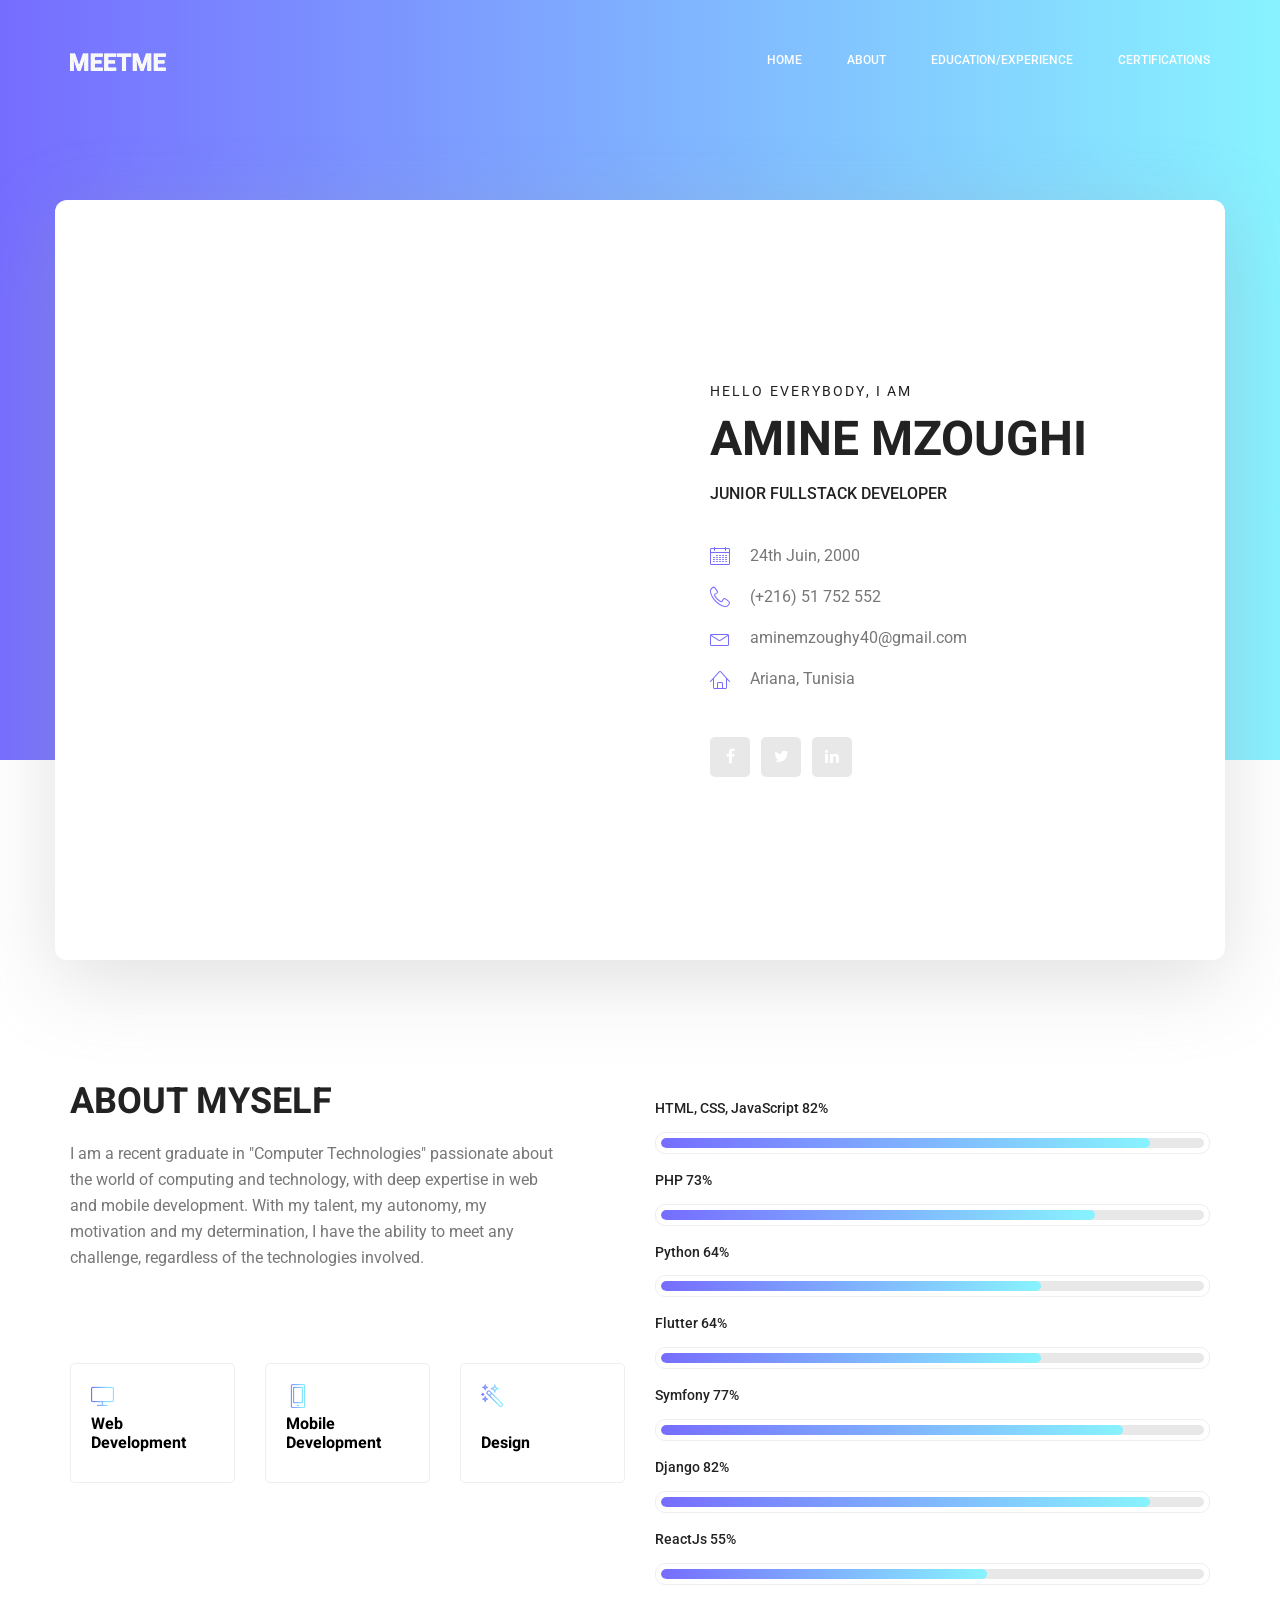
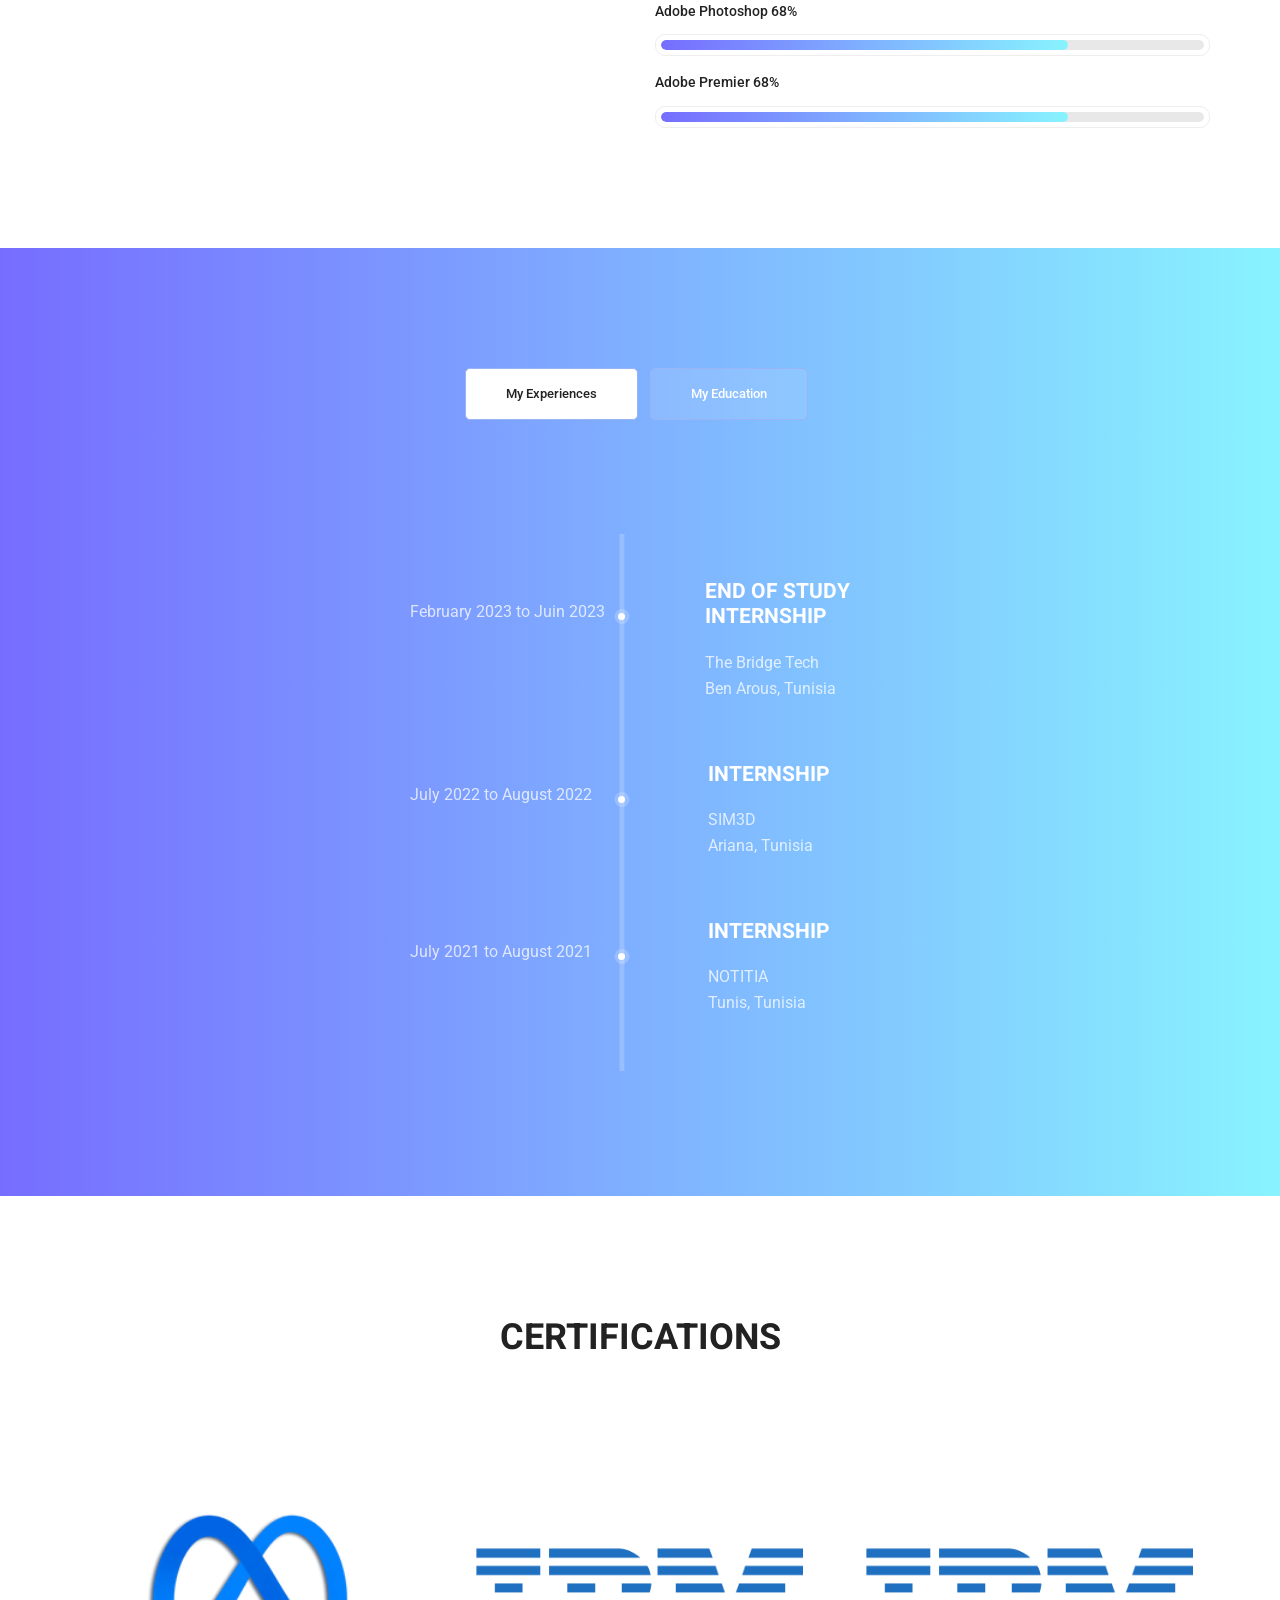
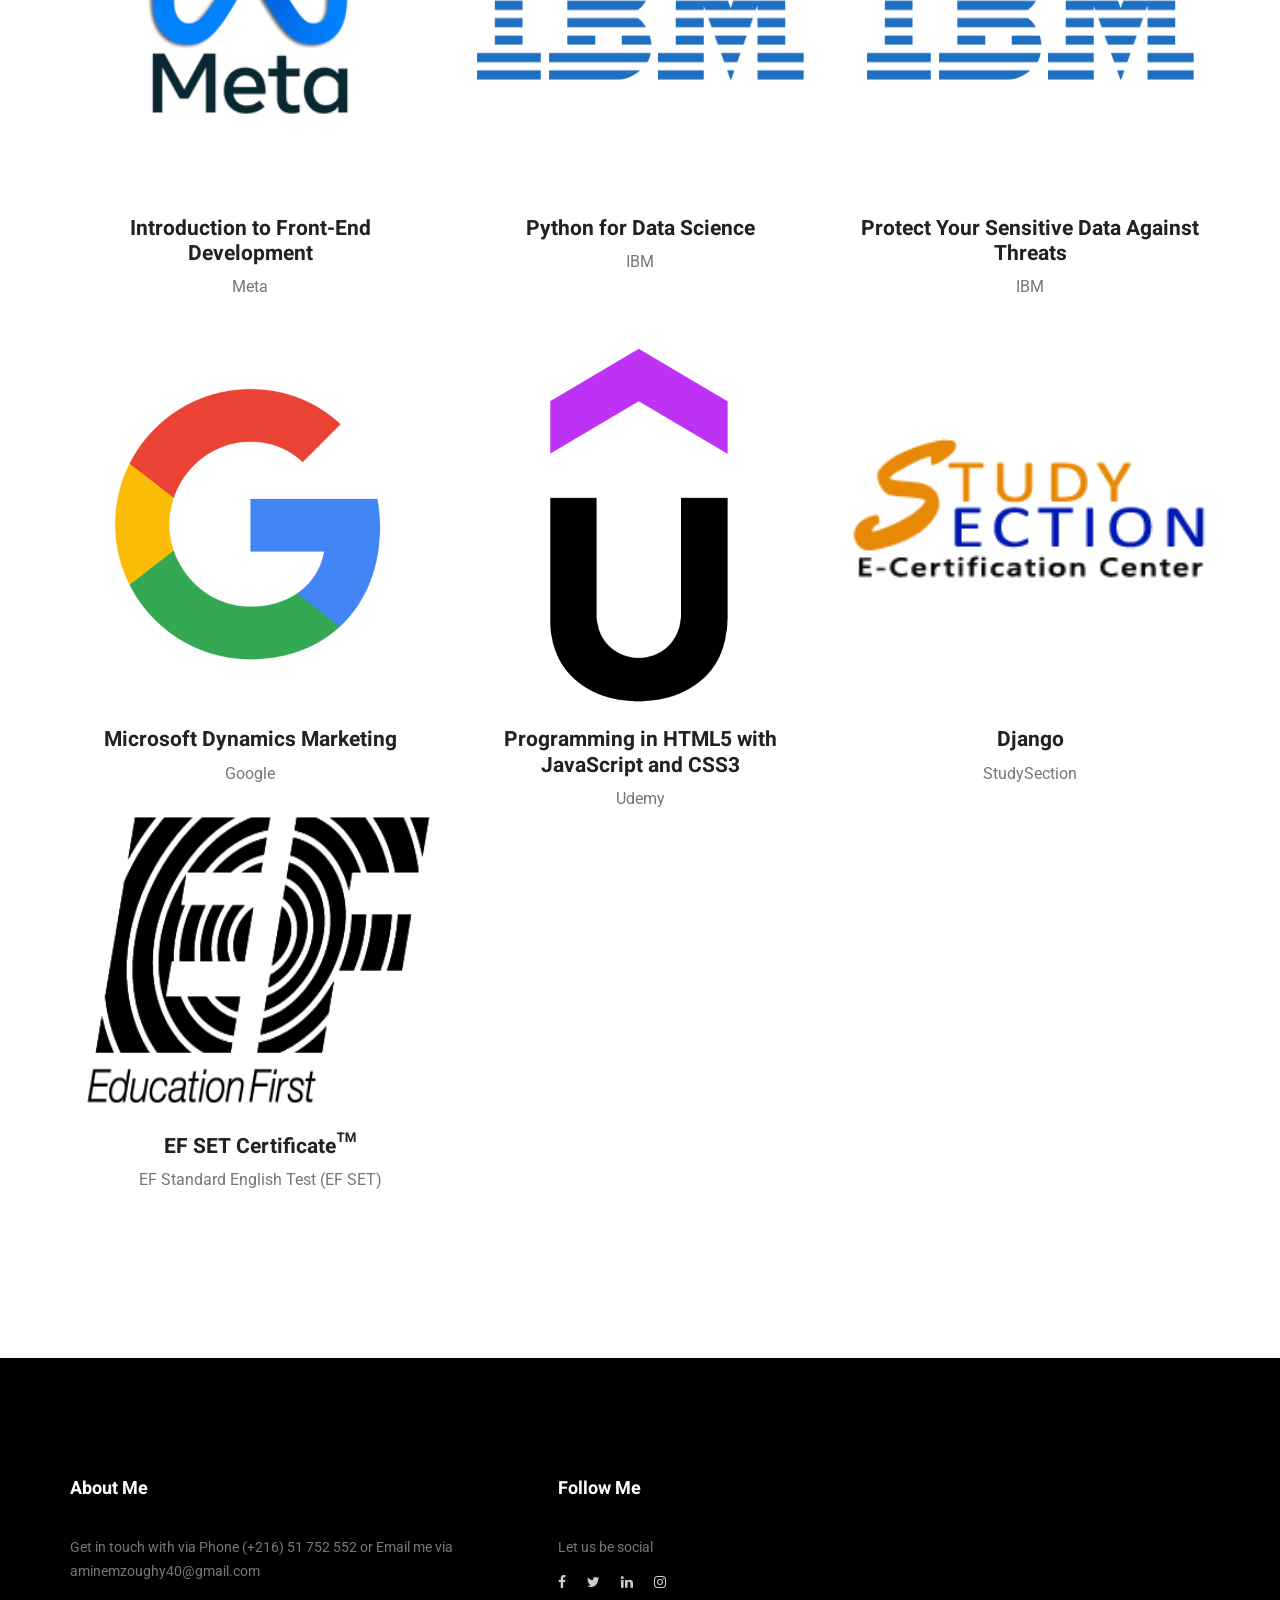
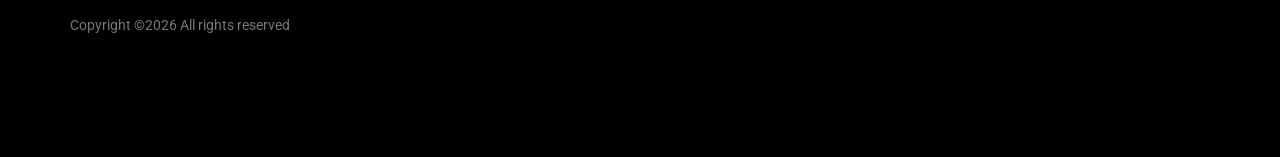
==== commit bcd08cda: "update" ====
--- a/index.html
+++ b/index.html
@@ -4,7 +4,7 @@
         <!-- Required meta tags -->
         <meta charset="utf-8">
         <meta name="viewport" content="width=device-width, initial-scale=1, shrink-to-fit=no">
-        <link rel="icon" href="img/favicon.png" type="image/png">
+        <link rel="icon" href="logo.png" type="image/png">
         <title>Portfolio - Amine Mzoughi</title>
         <!-- Bootstrap CSS -->
         <link rel="stylesheet" href="css/bootstrap.css">
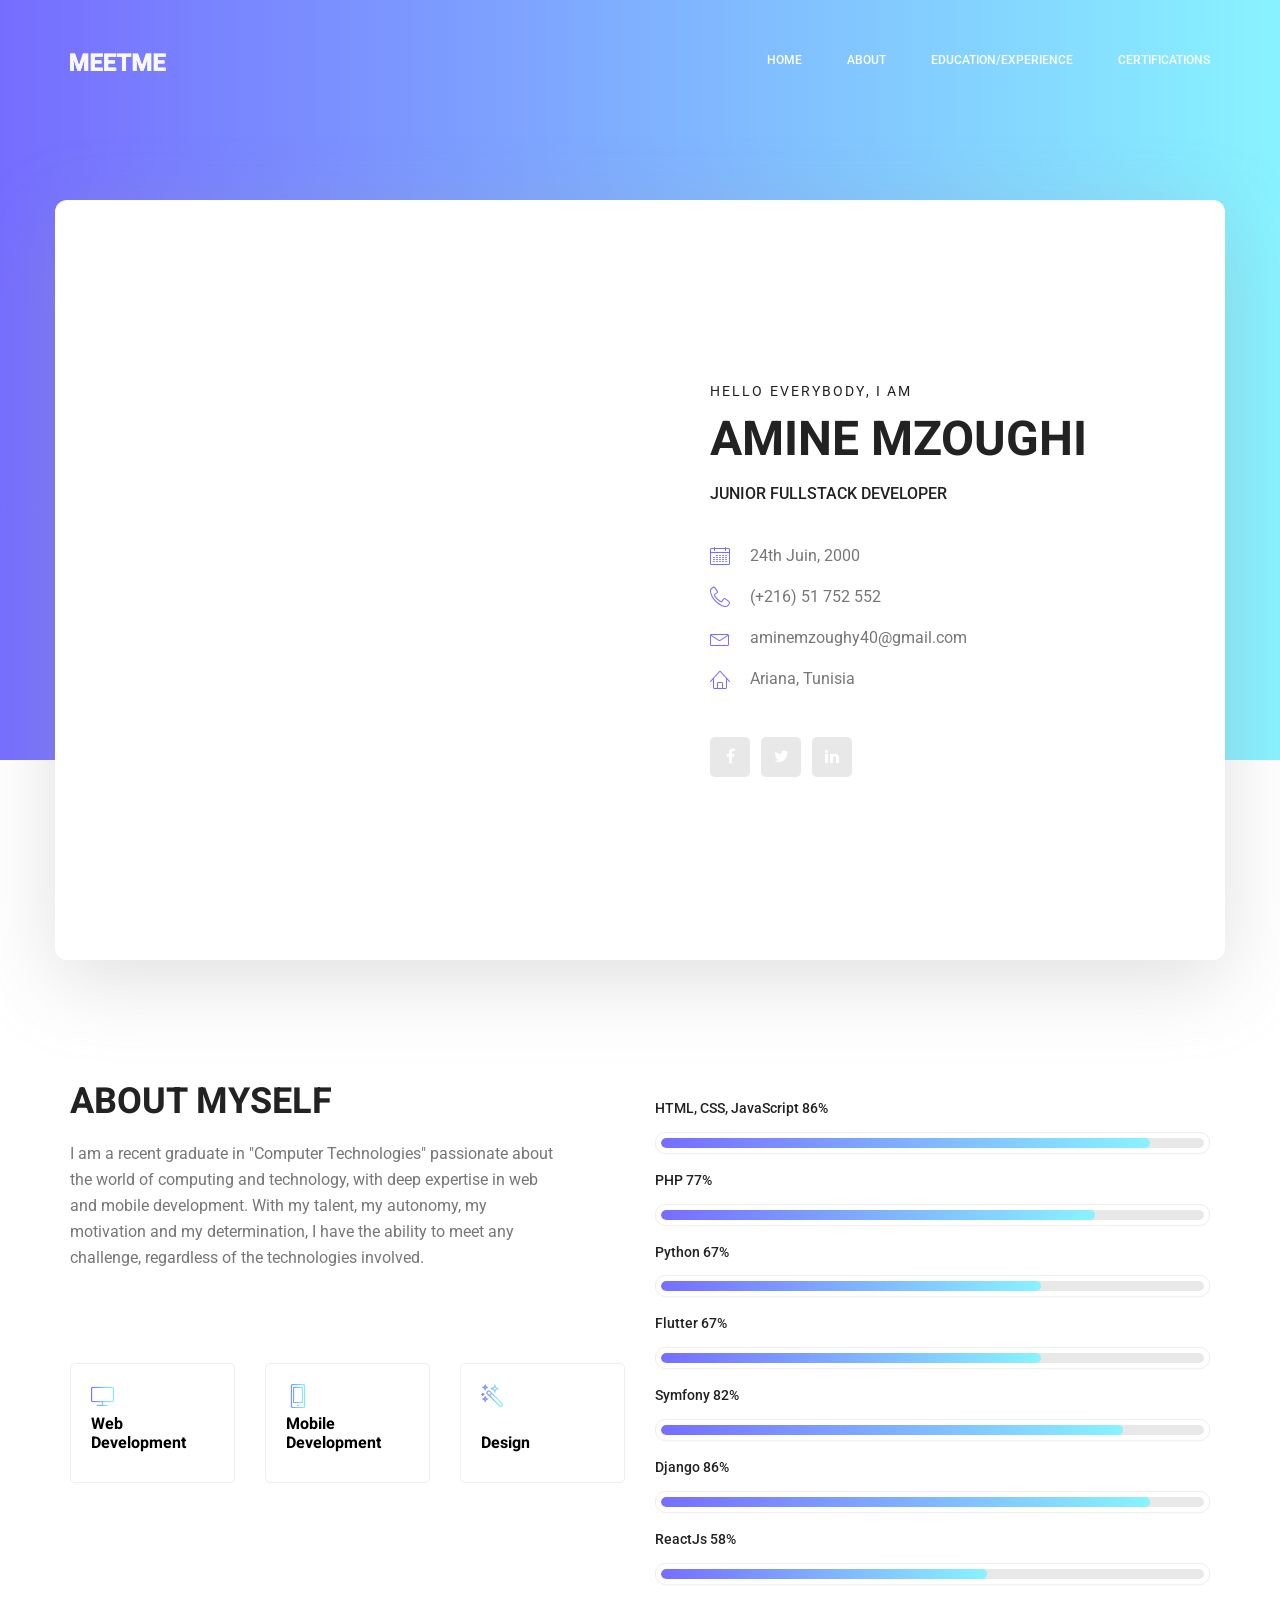
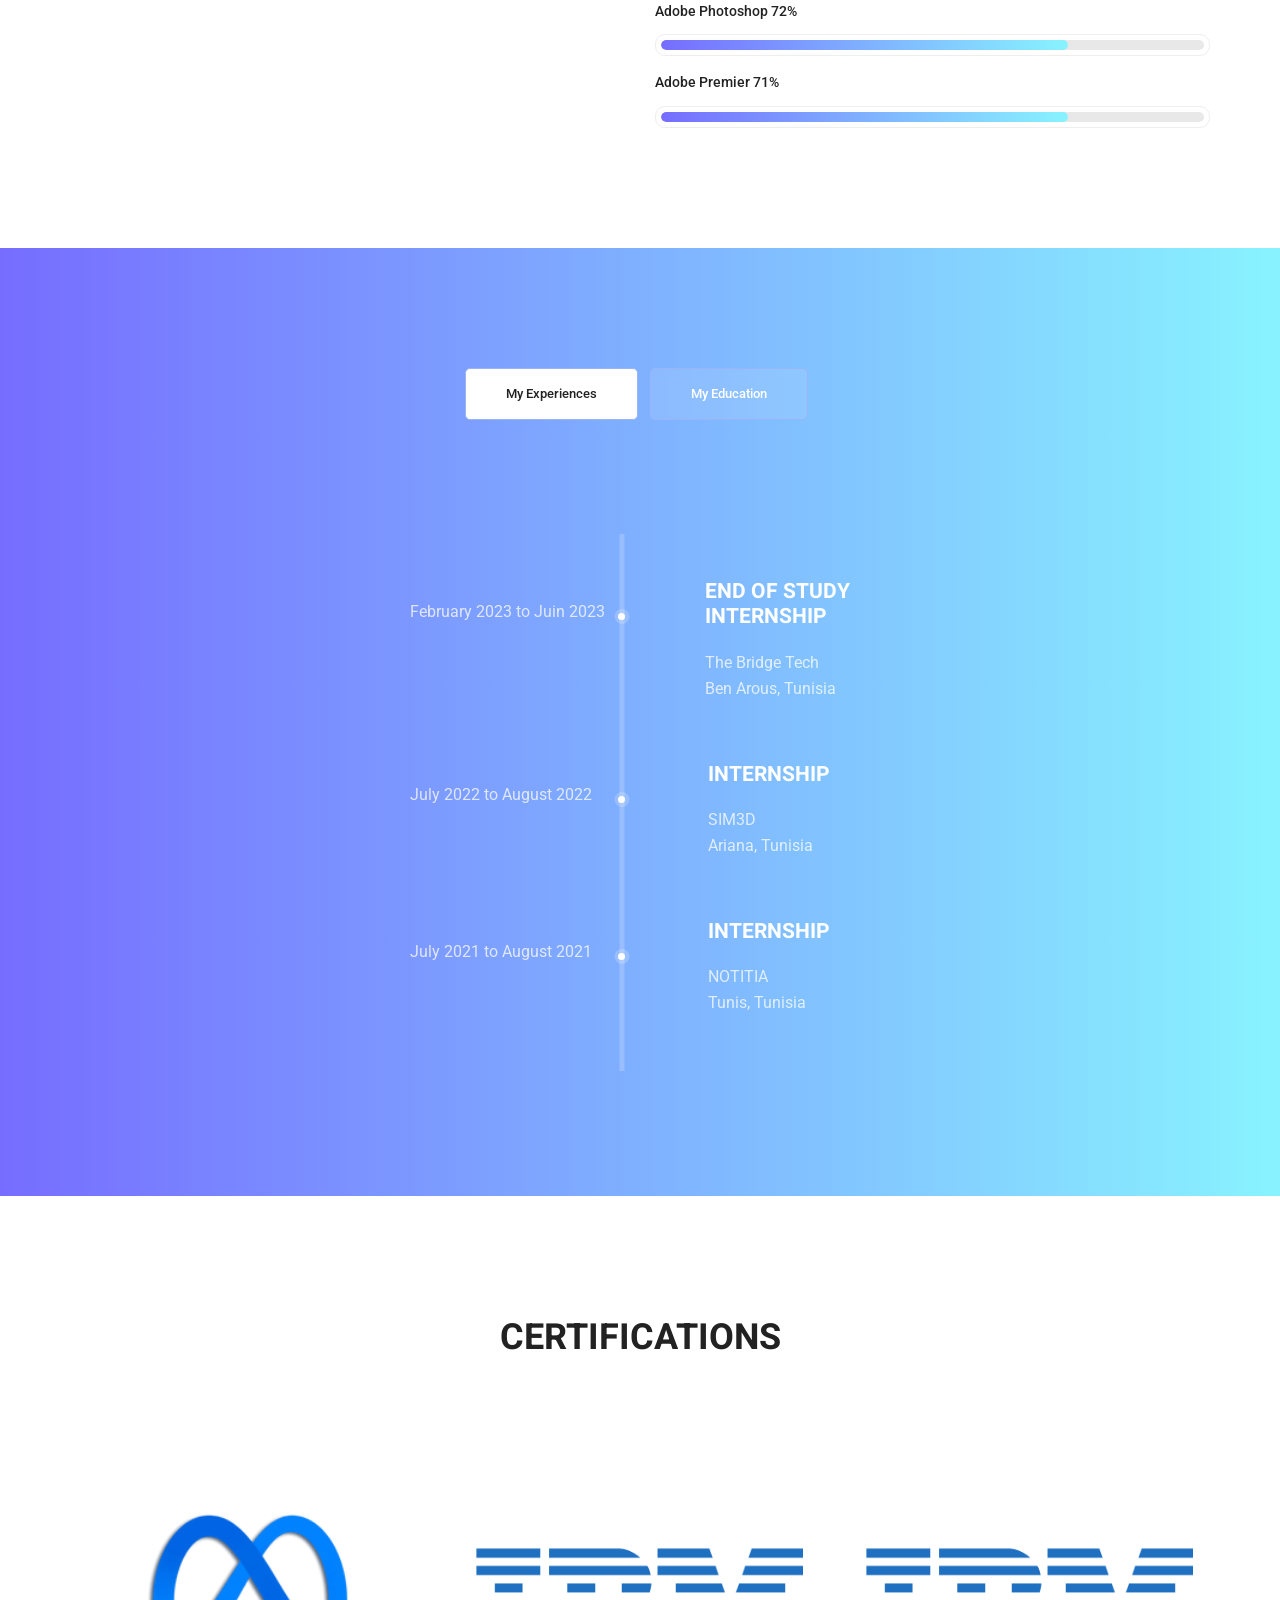
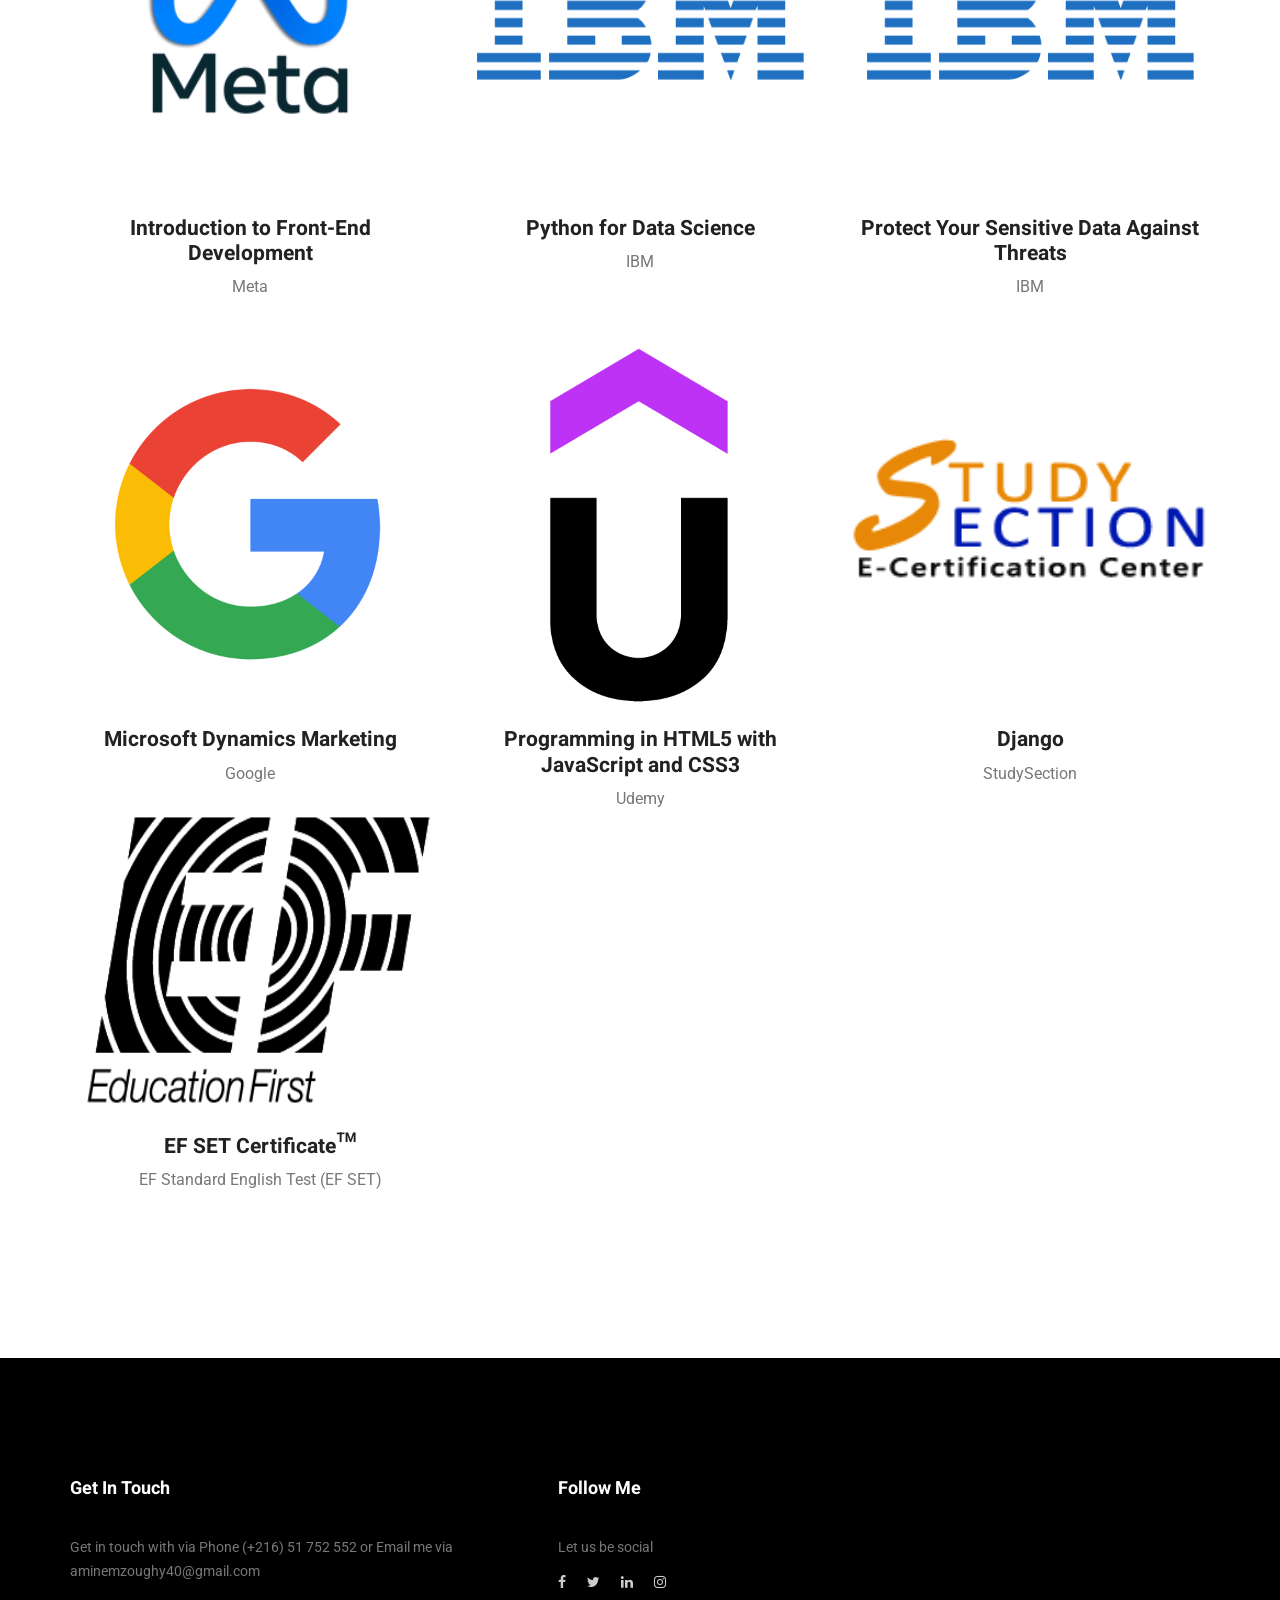
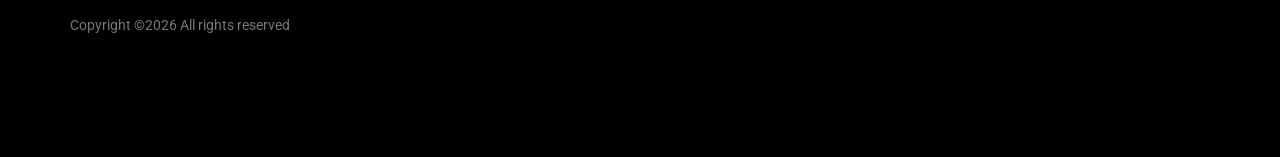
==== commit 96dfd0ba: "Update index.html" ====
--- a/index.html
+++ b/index.html
@@ -400,7 +400,7 @@
         			<div class="col-lg-5 col-sm-6">
         				<aside class="f_widget ab_widget">
         					<div class="f_title">
-        						<h3>About Me</h3>
+        						<h3>Get In Touch</h3>
         					</div>
         					<p>Get in touch with via Phone (+216) 51 752 552 or Email me via aminemzoughy40@gmail.com</p>
         					<p><!-- Link back to Colorlib can't be removed. Template is licensed under CC BY 3.0. -->
@@ -450,4 +450,4 @@
         <script src="js/mail-script.js"></script>
         <script src="js/theme.js"></script>
     </body>
-</html>+</html>
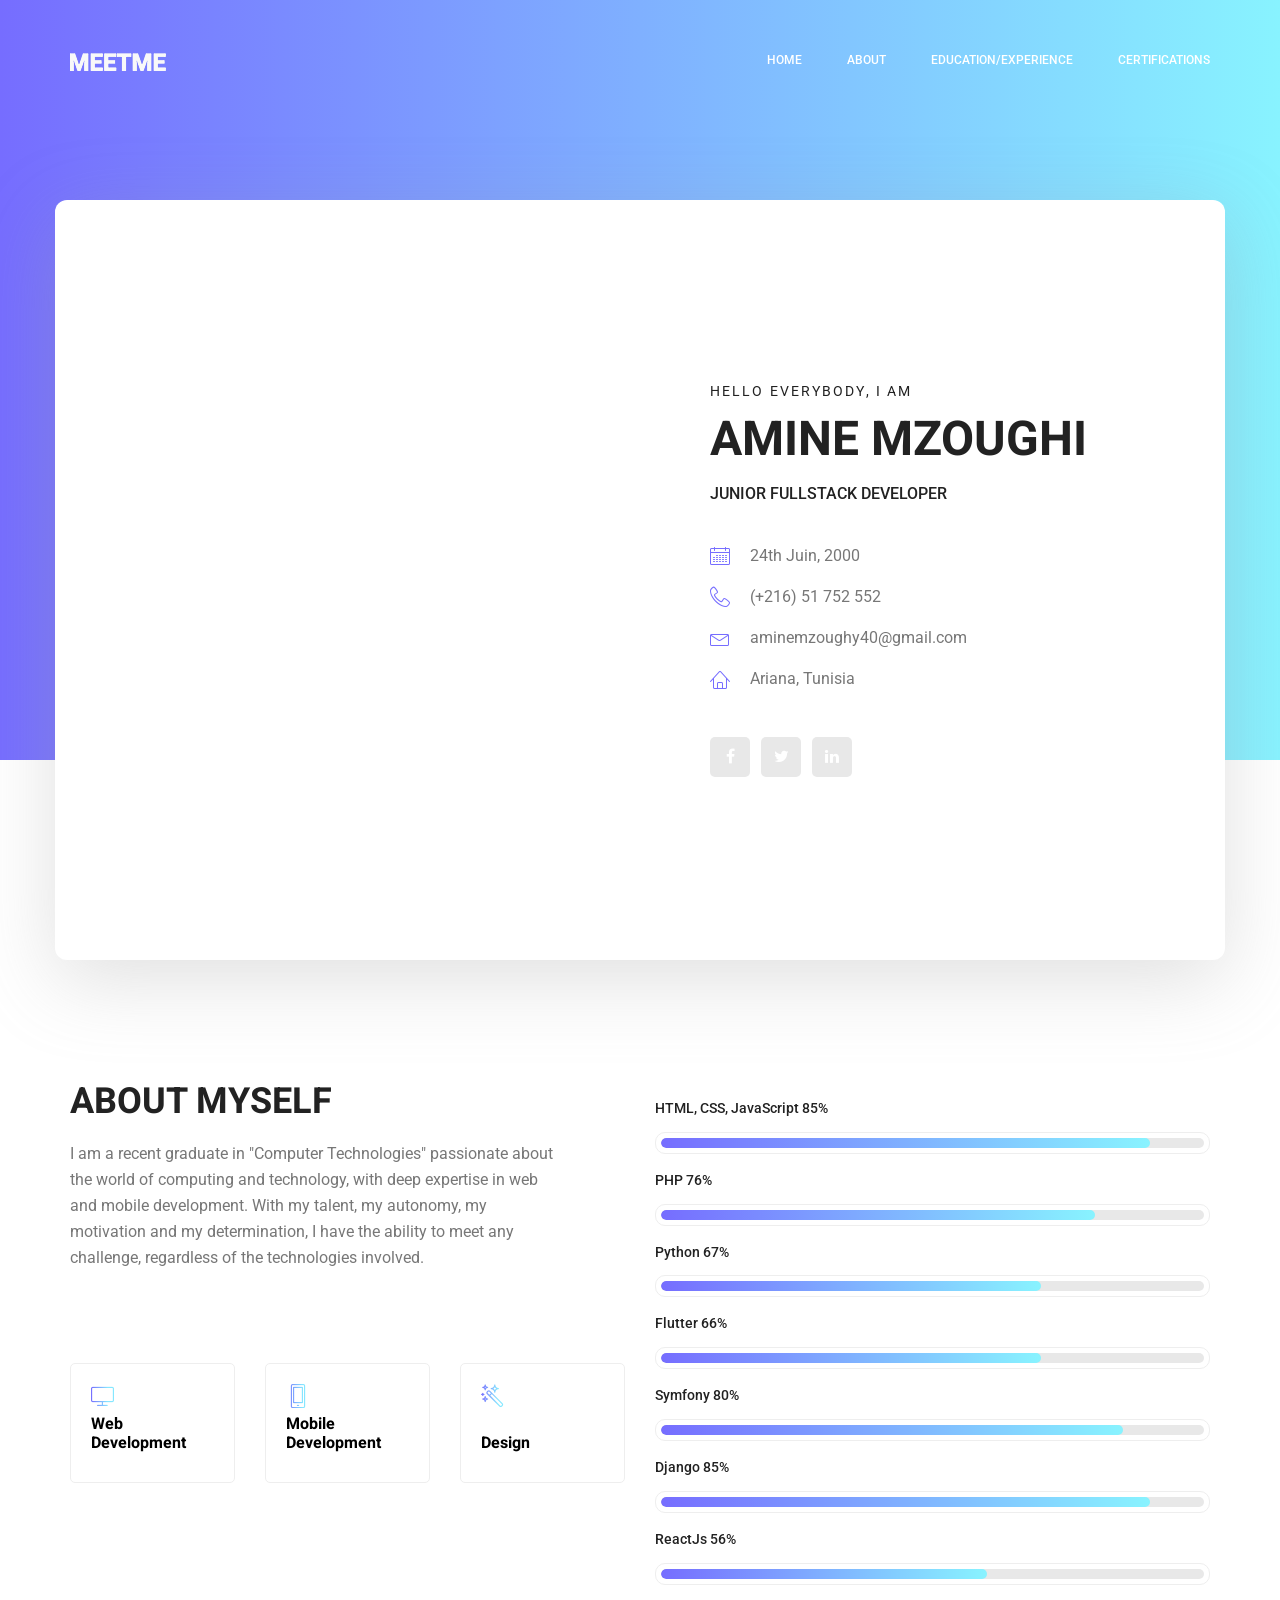
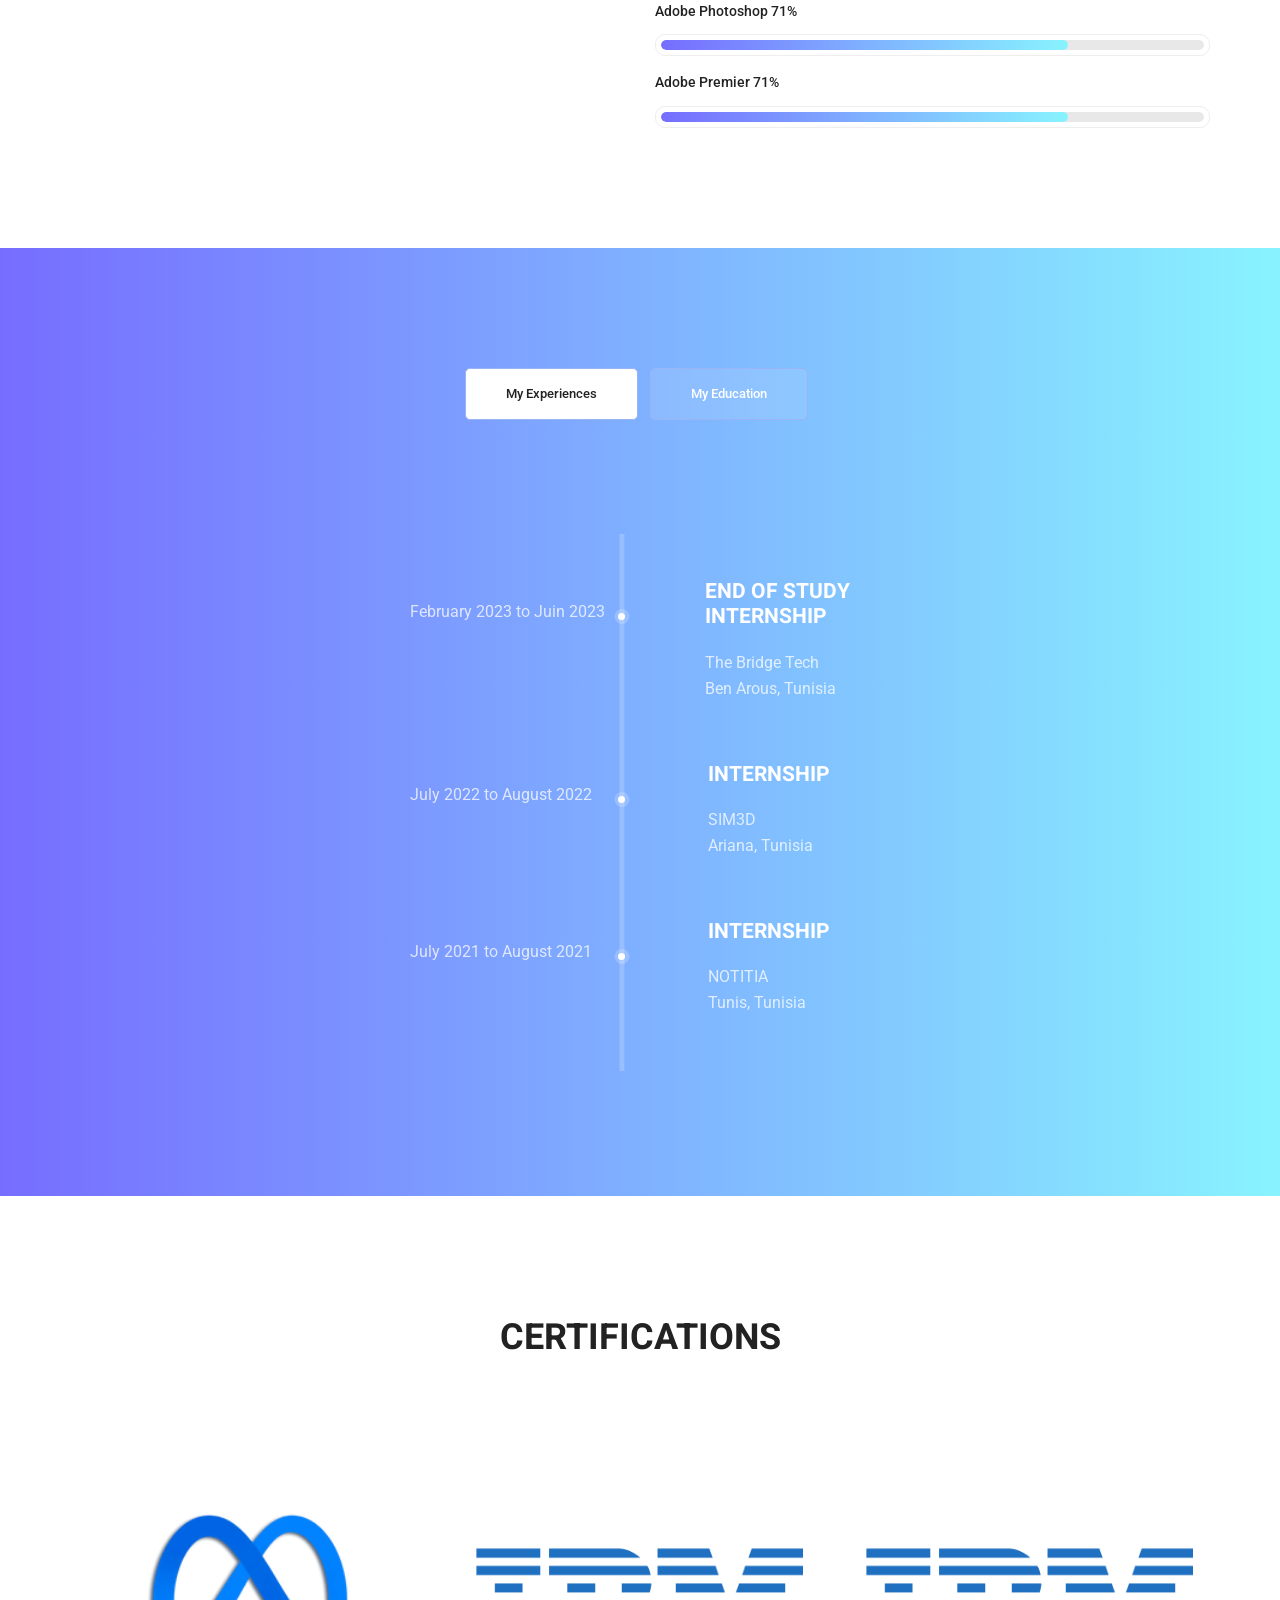
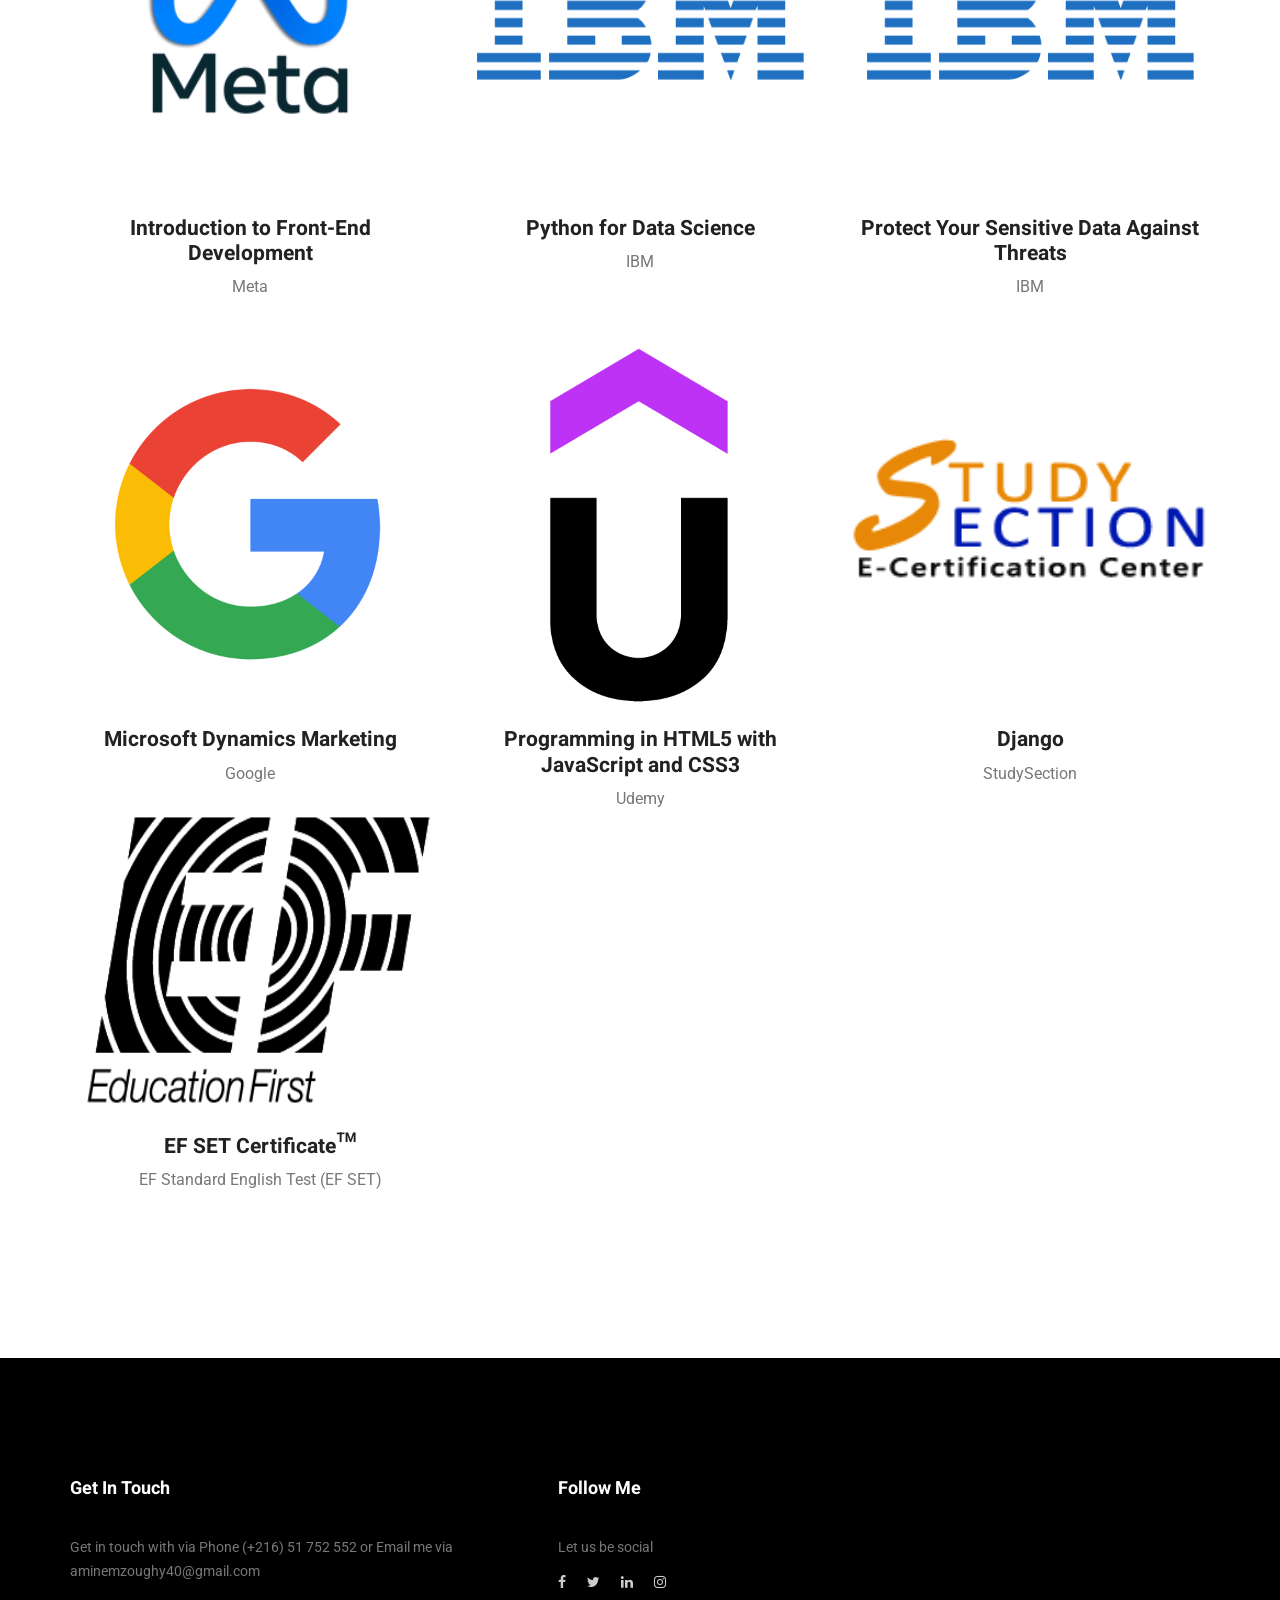
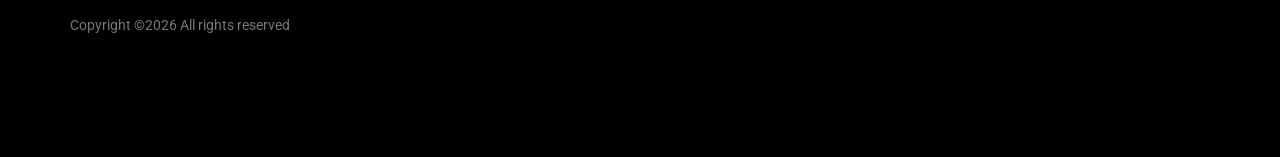
==== commit 199c3d6b: "Update index.html" ====
--- a/index.html
+++ b/index.html
@@ -74,7 +74,7 @@
 									</ul>
 									<ul class="list personal_social">
 										<li><a href="https://www.facebook.com/eat.shit24/"><i class="fa fa-facebook"></i></a></li>
-										<li><a href="twitter.com/mzoughy.txt"><i class="fa fa-twitter"></i></a></li>
+										<li><a href="https://www.twitter.com/mzoughy.txt"><i class="fa fa-twitter"></i></a></li>
 										<li><a href="https://www.linkedin.com/in/amine-mzoughy/"><i class="fa fa-linkedin"></i></a></li>
 									</ul>
 								</div>
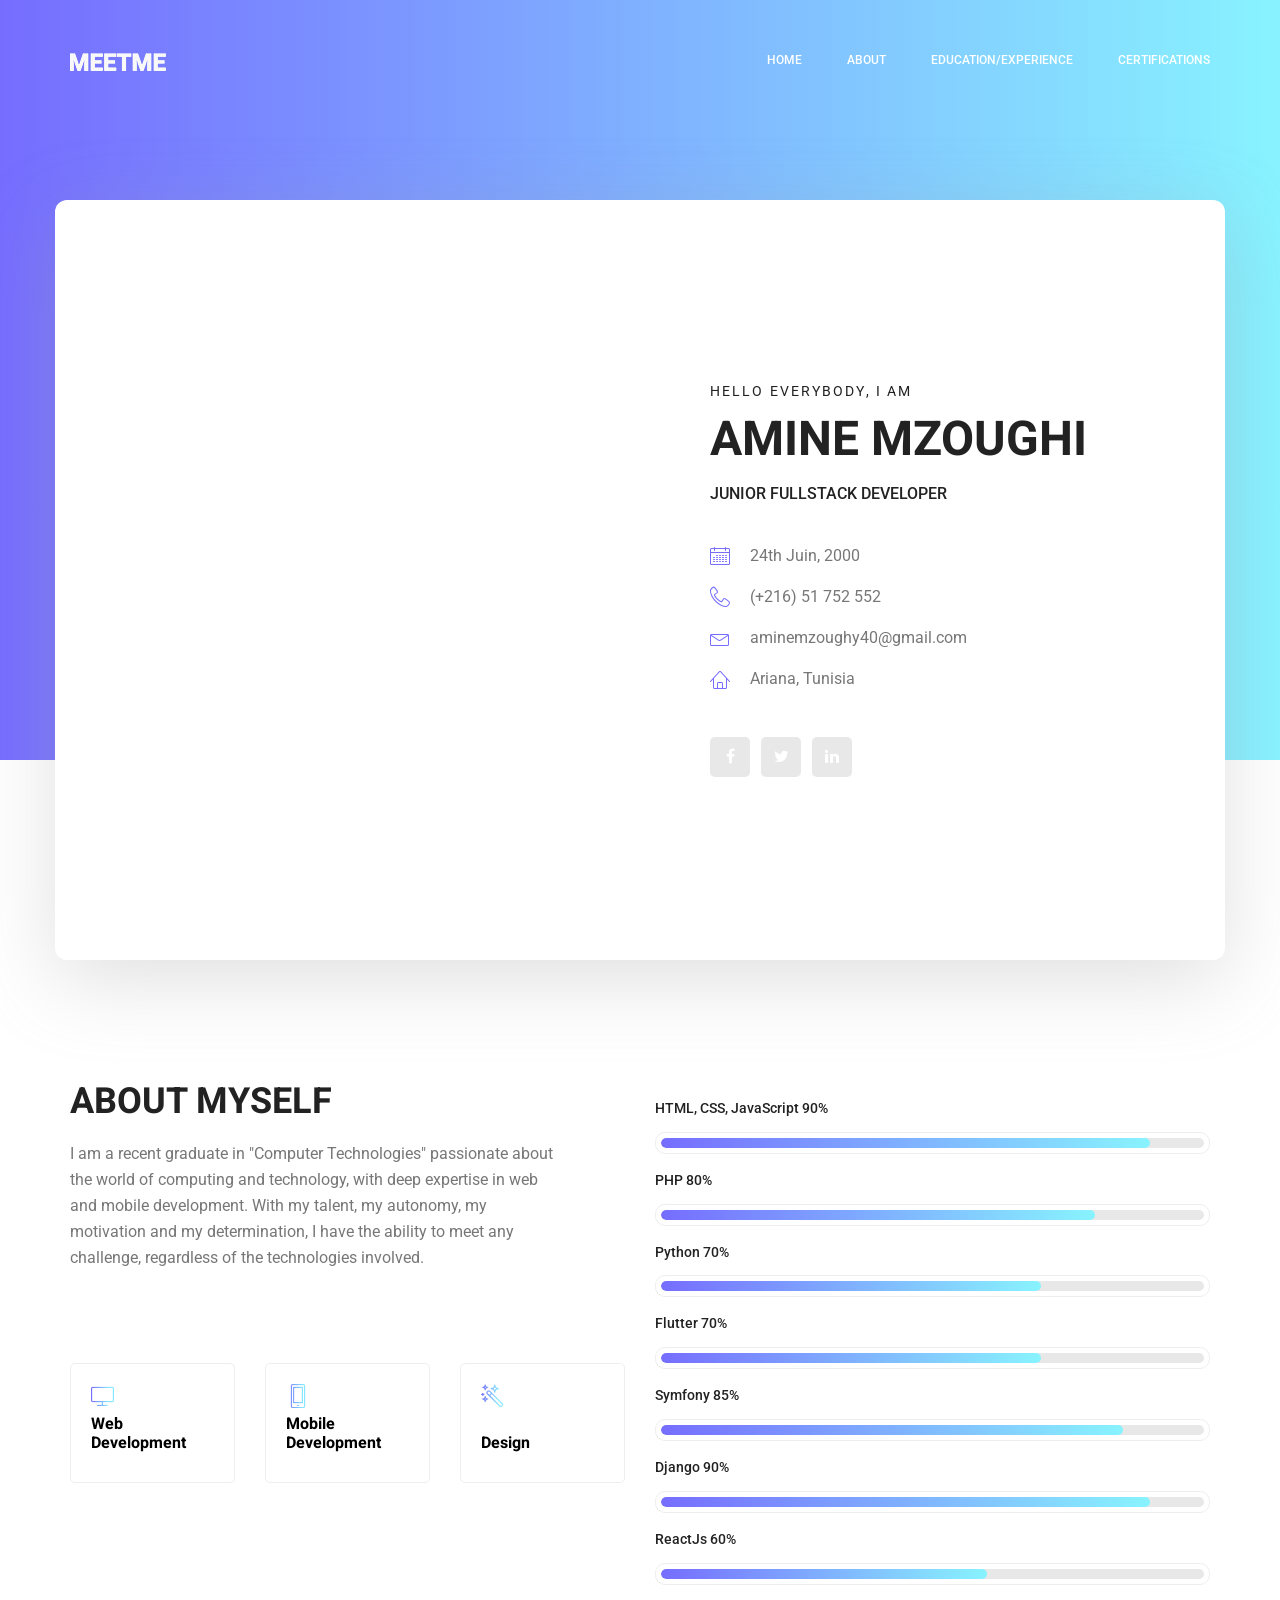
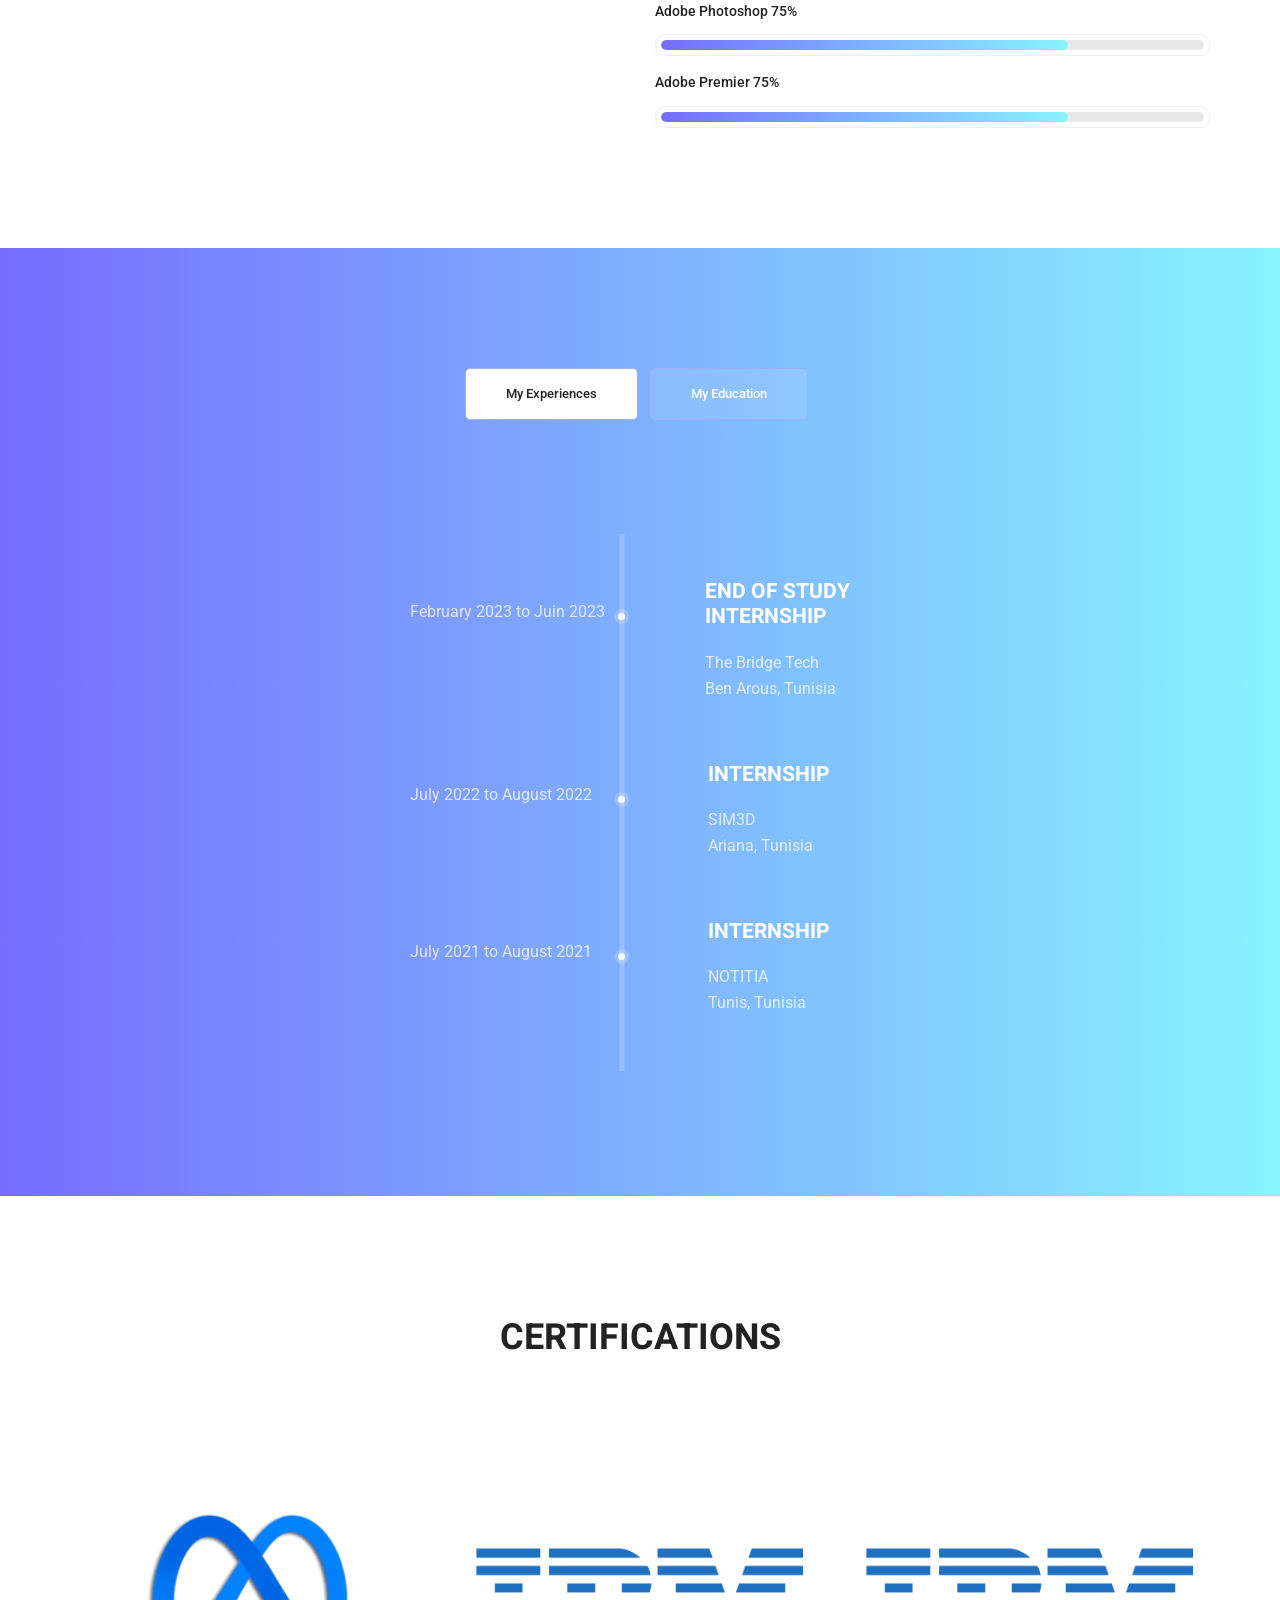
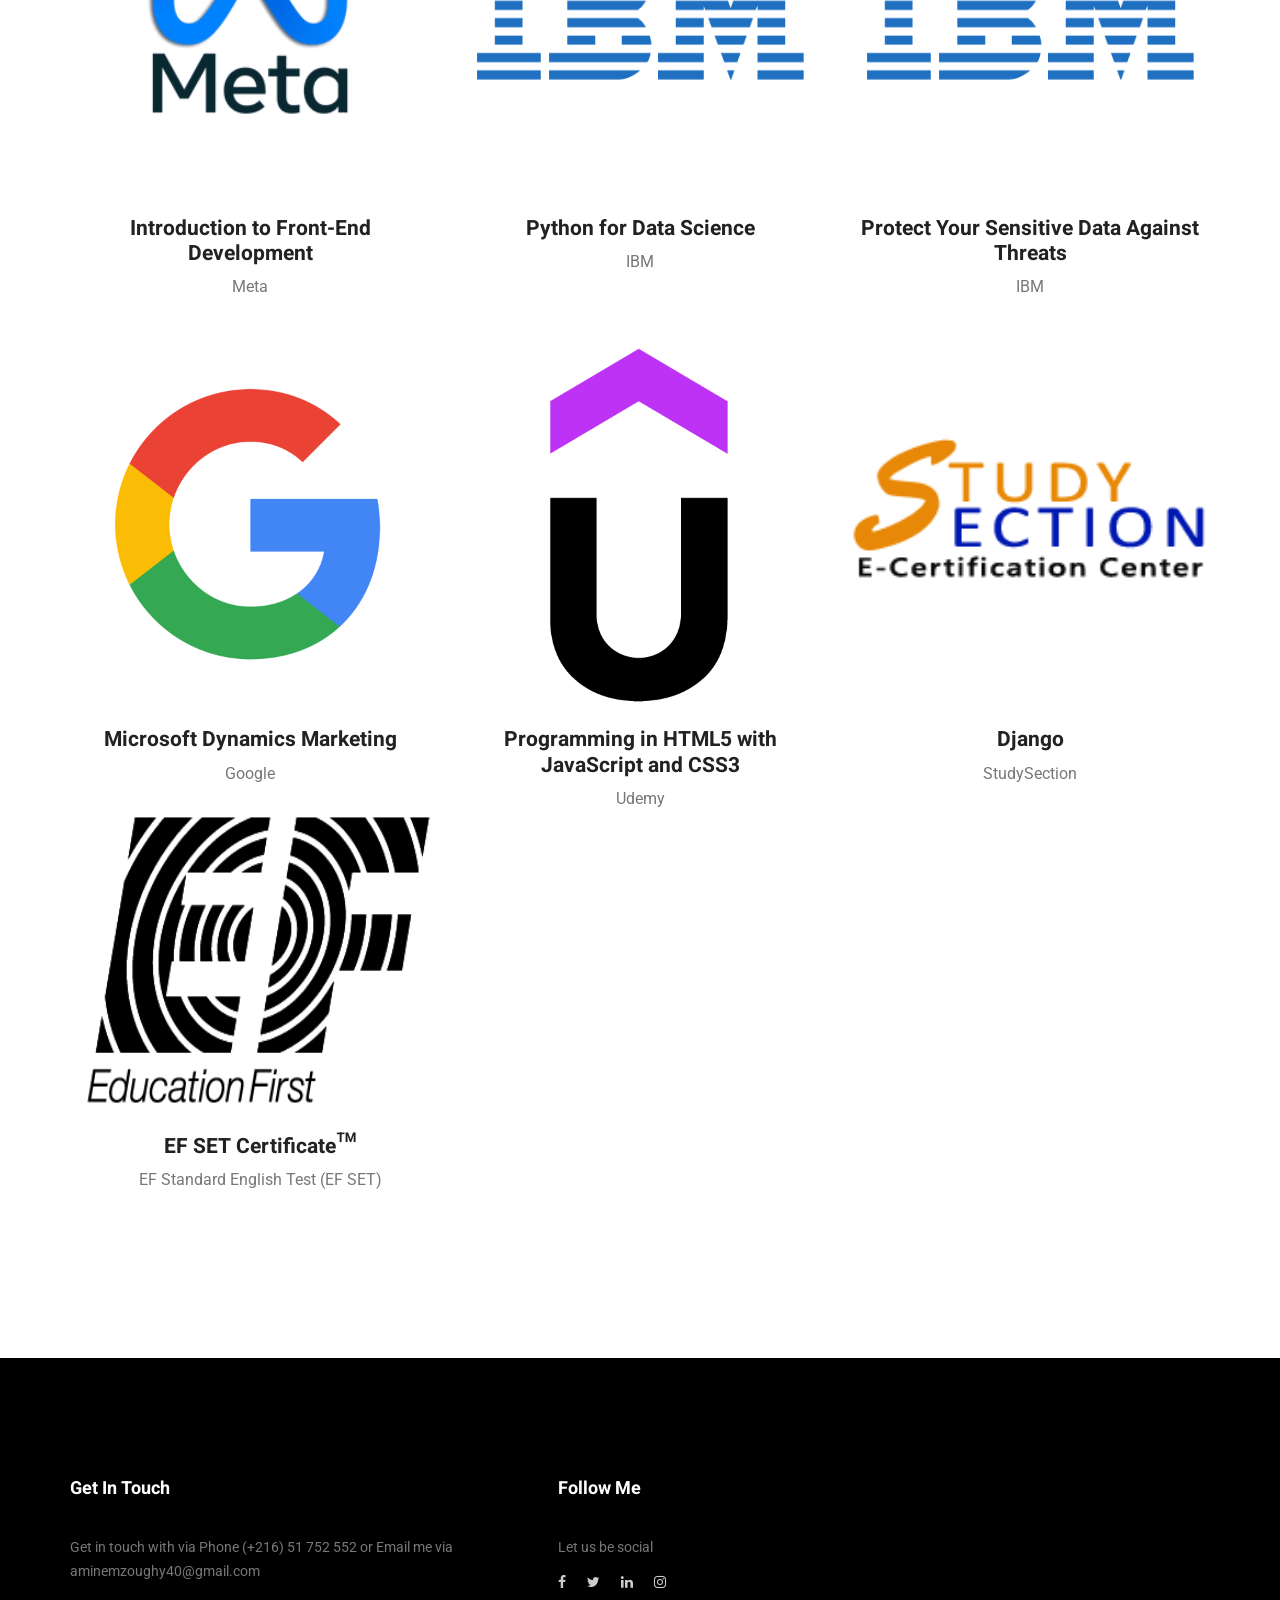
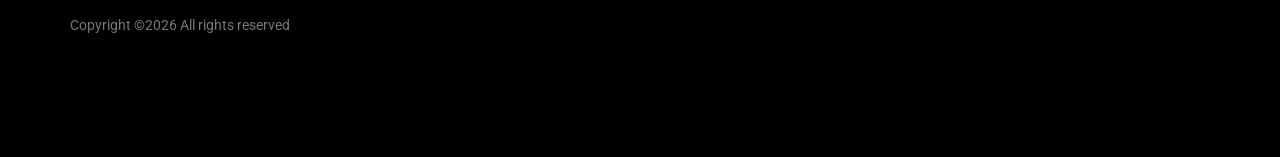
==== commit 2ce845f5: "Update index.html" ====
--- a/index.html
+++ b/index.html
@@ -74,7 +74,7 @@
 									</ul>
 									<ul class="list personal_social">
 										<li><a href="https://www.facebook.com/eat.shit24/"><i class="fa fa-facebook"></i></a></li>
-										<li><a href="https://www.twitter.com/mzoughy.txt"><i class="fa fa-twitter"></i></a></li>
+										<li><a href="https://twitter.com/Amine08331686"><i class="fa fa-twitter"></i></a></li>
 										<li><a href="https://www.linkedin.com/in/amine-mzoughy/"><i class="fa fa-linkedin"></i></a></li>
 									</ul>
 								</div>
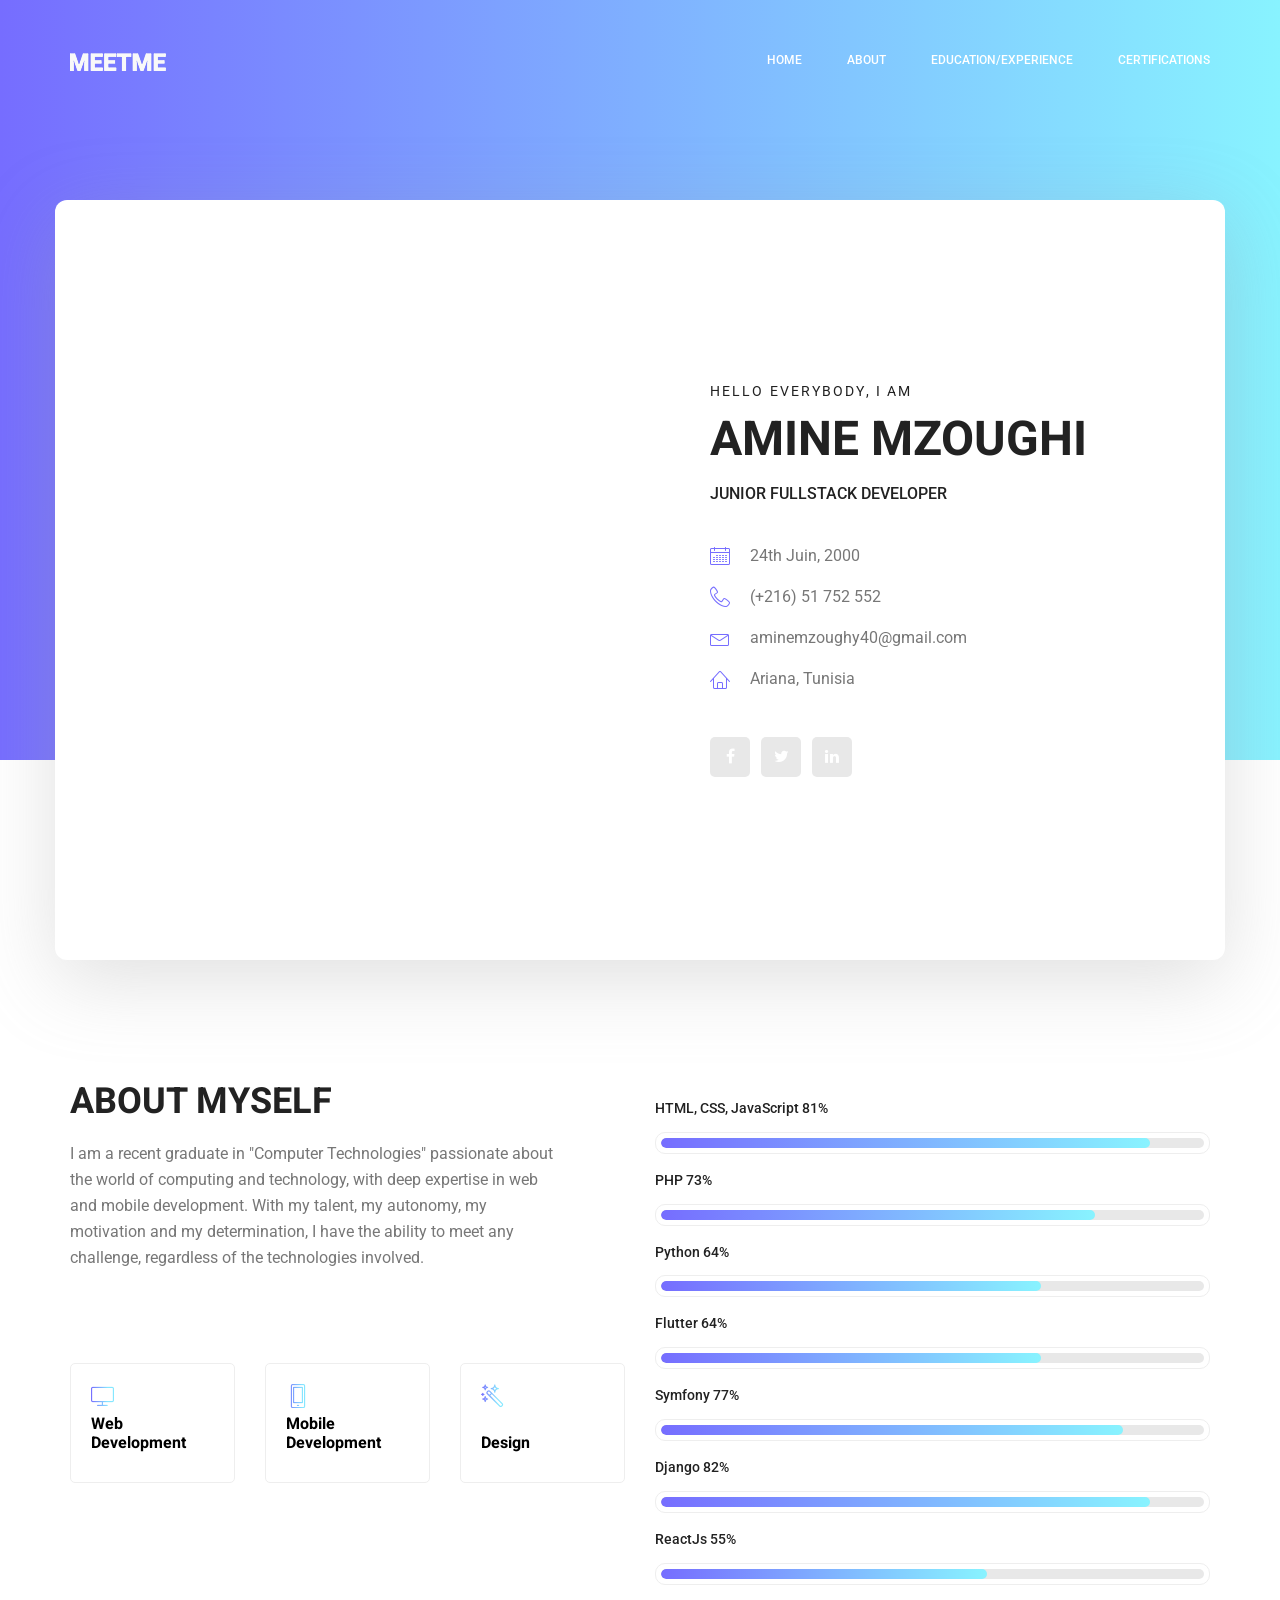
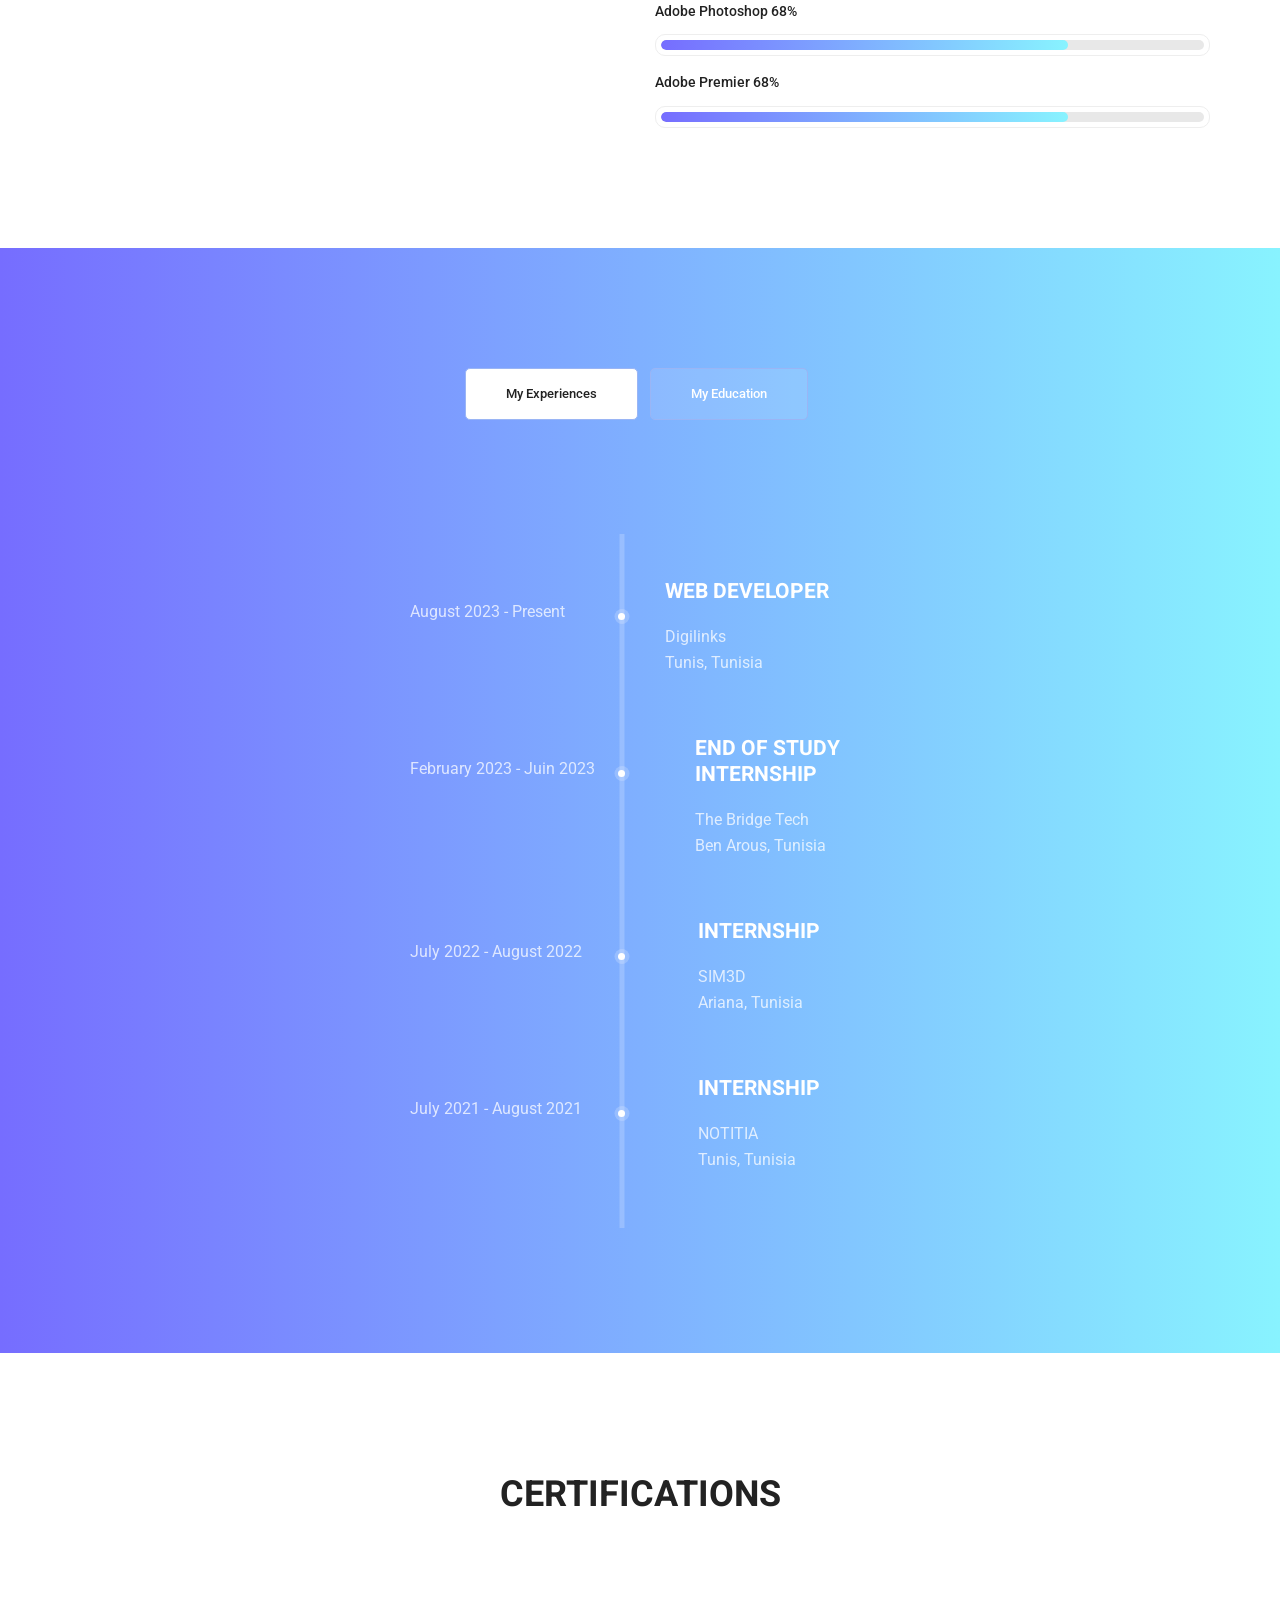
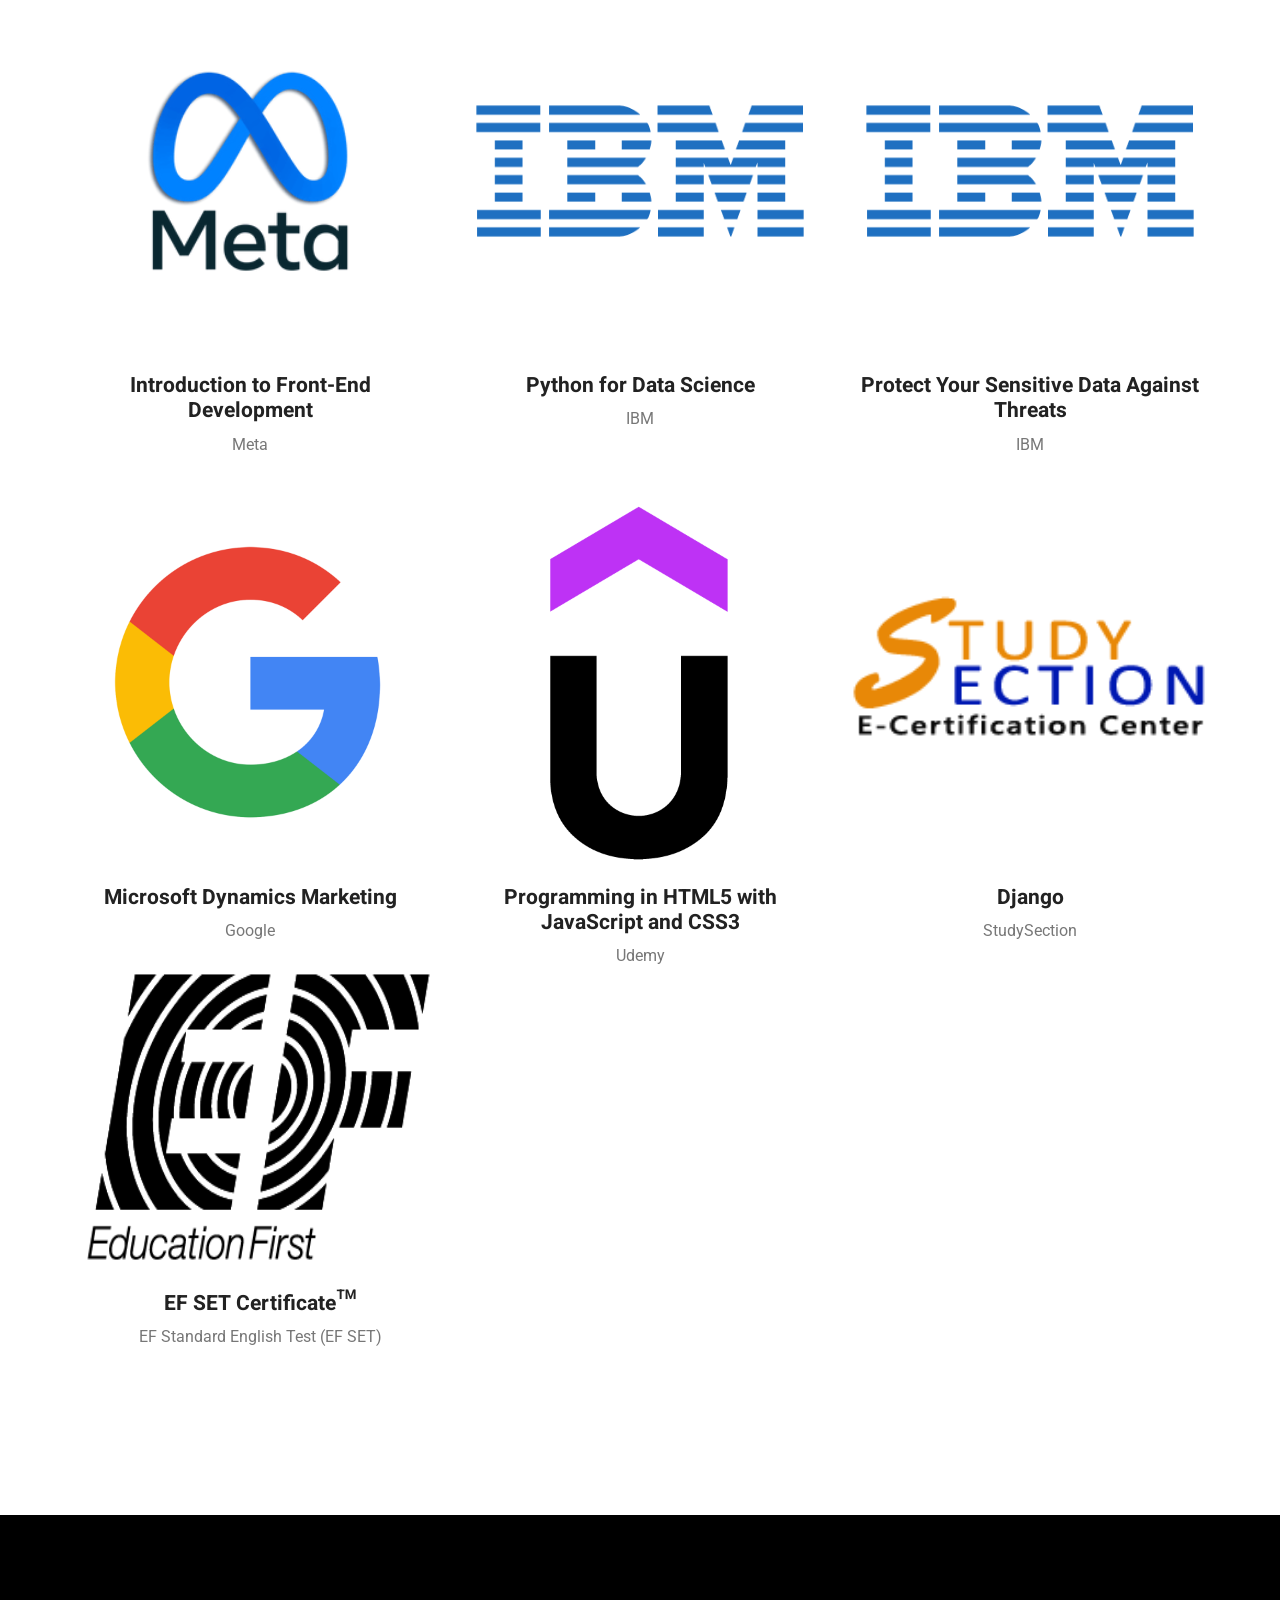
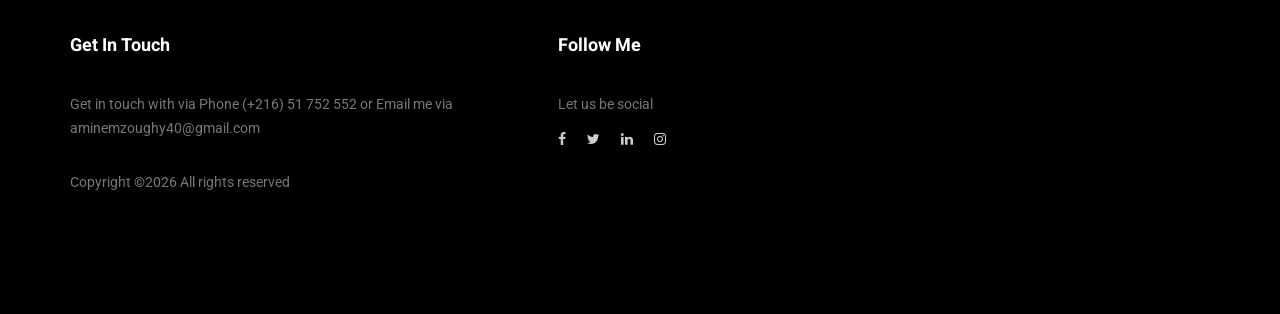
==== commit 7839903f: "Update index.html" ====
--- a/index.html
+++ b/index.html
@@ -223,7 +223,19 @@
 									<span></span>
 									<div class="media">
 										<div class="d-flex">
-											<p>February 2023 to Juin 2023</p>
+											<p>August 2023 - Present</p>
+										</div>
+										<div class="media-body">
+											<h4>Web developer</h4>
+											<p>Digilinks <br />Tunis, Tunisia</p>
+										</div>
+									</div>
+								</li>
+								<li>
+									<span></span>
+									<div class="media">
+										<div class="d-flex">
+											<p>February 2023 - Juin 2023</p>
 										</div>
 										<div class="media-body">
 											<h4>End of study Internship</h4>
@@ -235,7 +247,7 @@
 									<span></span>
 									<div class="media">
 										<div class="d-flex">
-											<p>July 2022 to August 2022 &nbsp;&nbsp;&nbsp;</p>
+											<p>July 2022 - August 2022 &nbsp;&nbsp;&nbsp;</p>
 										</div>
 										<div class="media-body">
 											<h4>Internship</h4>
@@ -247,7 +259,7 @@
 								<span></span>
 									<div class="media">
 										<div class="d-flex">
-											<p>July 2021 to August 2021 &nbsp;&nbsp;&nbsp;</p>
+											<p>July 2021 - August 2021 &nbsp;&nbsp;&nbsp;</p>
 										</div>
 										<div class="media-body">
 											<h4>Internship</h4>
@@ -263,10 +275,22 @@
 									<span></span>
 									<div class="media">
 										<div class="d-flex">
-											<p> 2020 to 2023  &nbsp;&nbsp;&nbsp;&nbsp;&nbsp;&nbsp;&nbsp;&nbsp;&nbsp;&nbsp;&nbsp;&nbsp;&nbsp;&nbsp;&nbsp;&nbsp;&nbsp;&nbsp;</p>
-										</div>
-										<div class="media-body">
-											<h4>Degree in Computer Technologies</h4>
+											<p> 2020 - 2023  &nbsp;&nbsp;&nbsp;&nbsp;&nbsp;&nbsp;&nbsp;&nbsp;&nbsp;&nbsp;&nbsp;&nbsp;&nbsp;&nbsp;&nbsp;&nbsp;&nbsp;&nbsp;</p>
+										</div>
+										<div class="media-body">
+											<h4>Professional Master's degree - Software development and new technologies, Computer Science</h4>
+											<p>Higher Institute of Computer Science - Tunisia (ISI)</p>
+										</div>
+									</div>
+								</li>
+								<li>
+									<span></span>
+									<div class="media">
+										<div class="d-flex">
+											<p> 2020 - 2023  &nbsp;&nbsp;&nbsp;&nbsp;&nbsp;&nbsp;&nbsp;&nbsp;&nbsp;&nbsp;&nbsp;&nbsp;&nbsp;&nbsp;&nbsp;&nbsp;&nbsp;&nbsp;</p>
+										</div>
+										<div class="media-body">
+											<h4>Bachelor's degree in information technologies, Web Page, Digital/Multimedia and Information Resources Design</h4>
 											<p>Higher Institute of Technological Studies of kelibia</p>
 										</div>
 									</div>
@@ -275,7 +299,7 @@
 									<span></span>
 									<div class="media">
 										<div class="d-flex">
-											<p> 2019 to 2020  &nbsp;&nbsp;&nbsp;&nbsp;&nbsp;&nbsp;&nbsp;&nbsp;&nbsp;&nbsp;&nbsp;&nbsp;&nbsp;&nbsp;&nbsp;&nbsp;&nbsp;&nbsp;</p>
+											<p> 2019 - 2020  &nbsp;&nbsp;&nbsp;&nbsp;&nbsp;&nbsp;&nbsp;&nbsp;&nbsp;&nbsp;&nbsp;&nbsp;&nbsp;&nbsp;&nbsp;&nbsp;&nbsp;&nbsp;</p>
 										</div>
 										<div class="media-body">
 											<h4>Technique baccalaureat</h4>
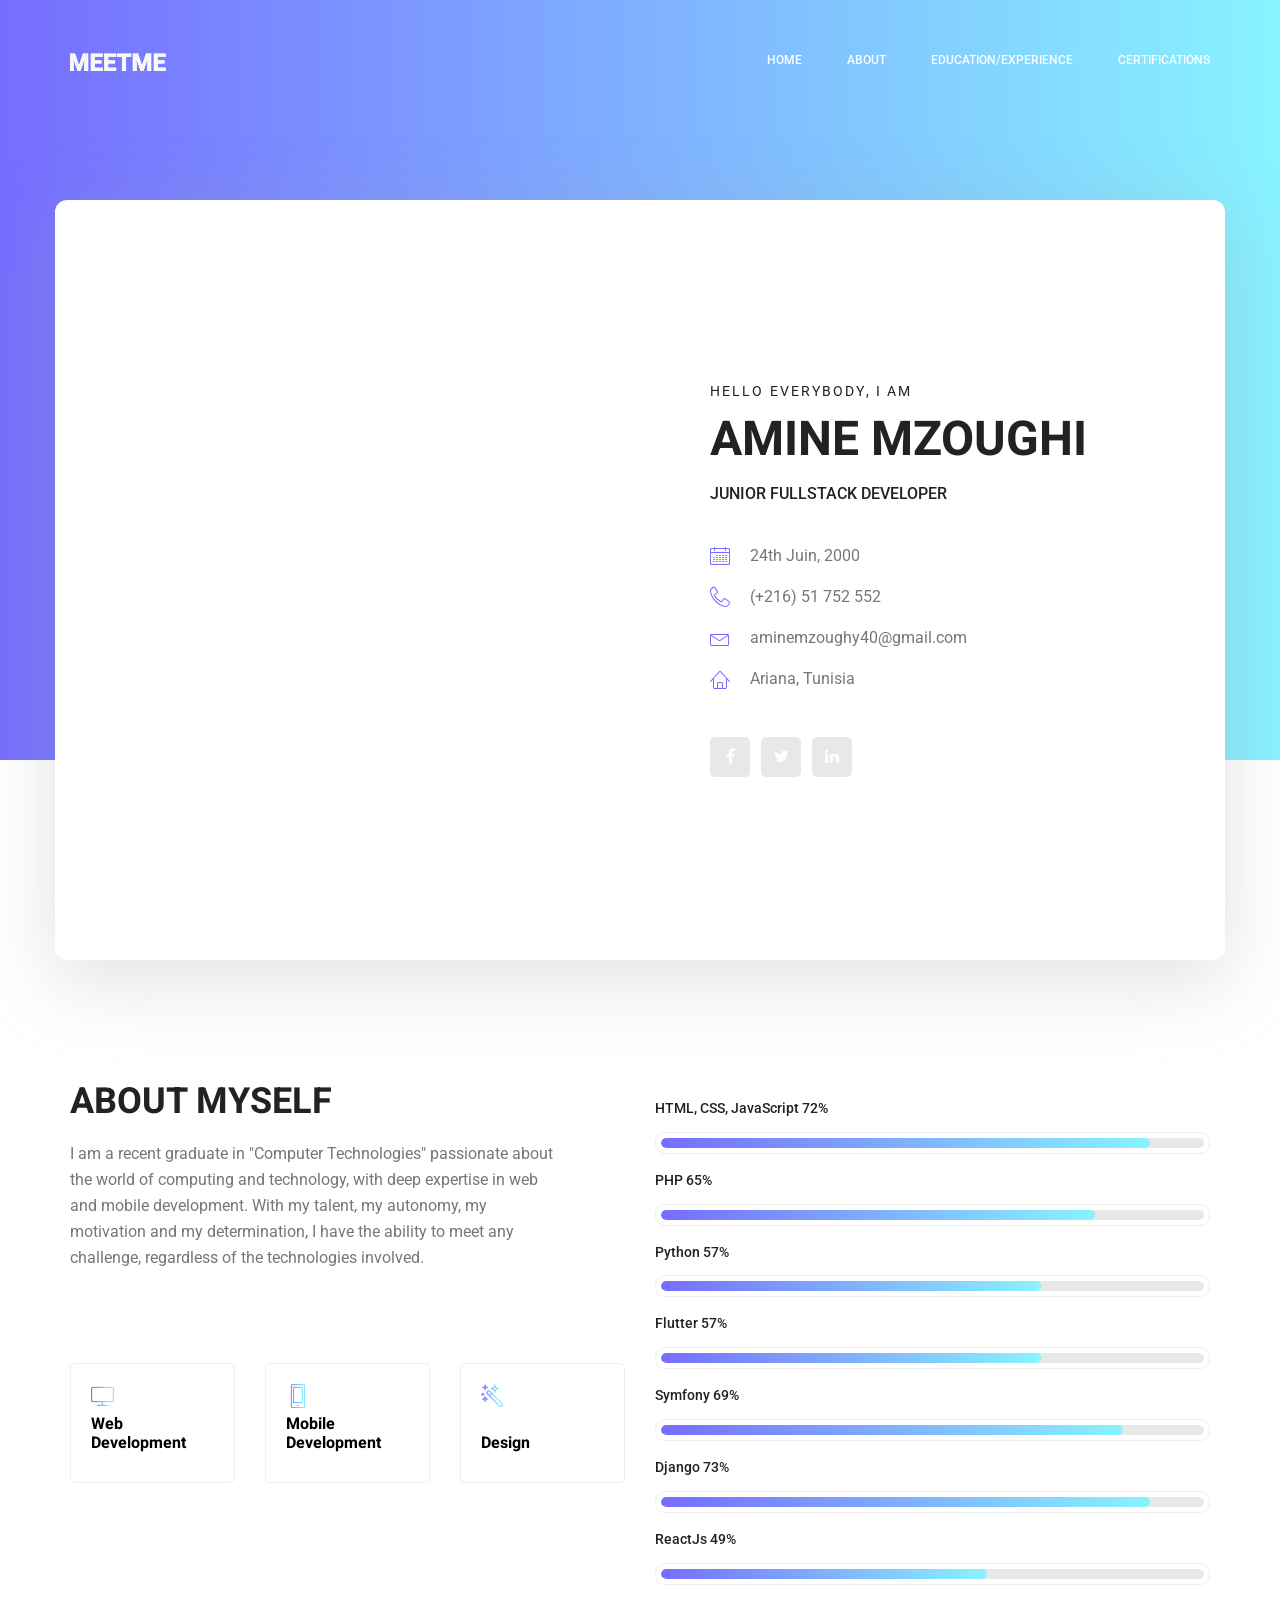
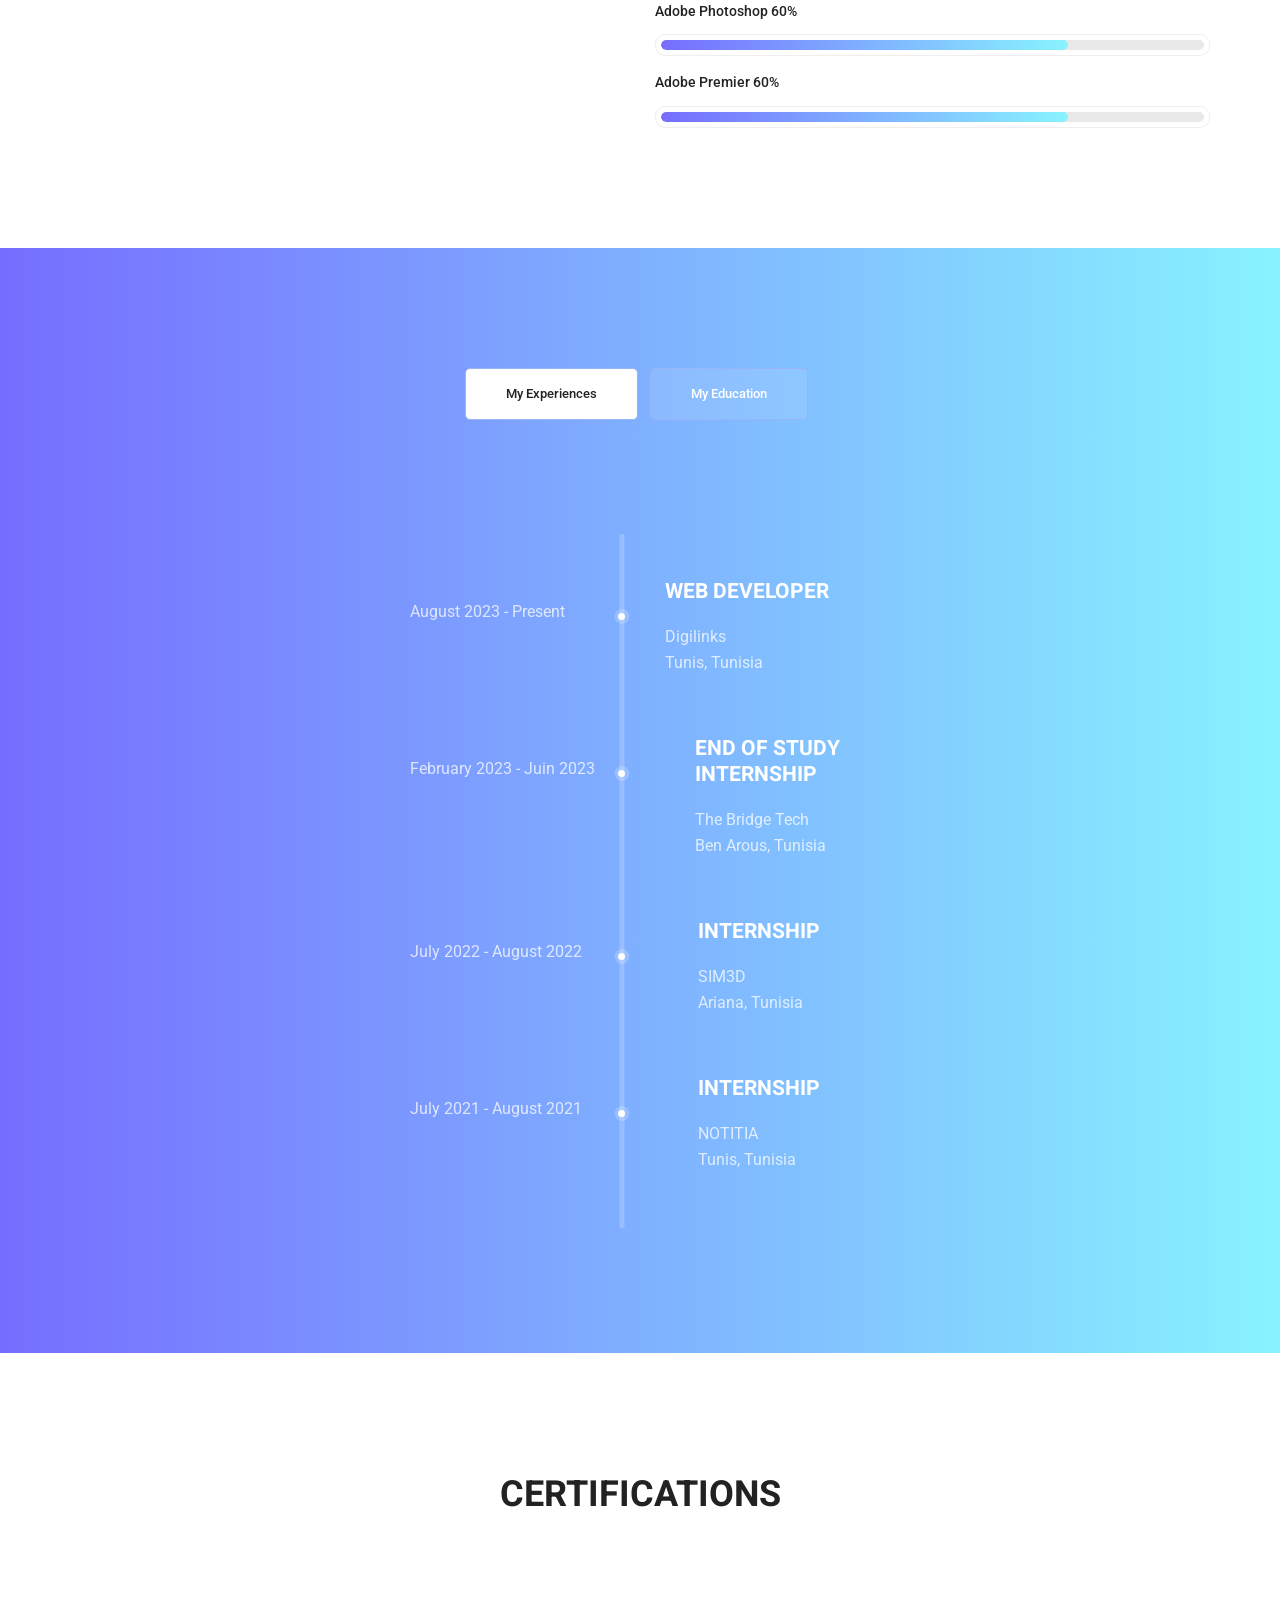
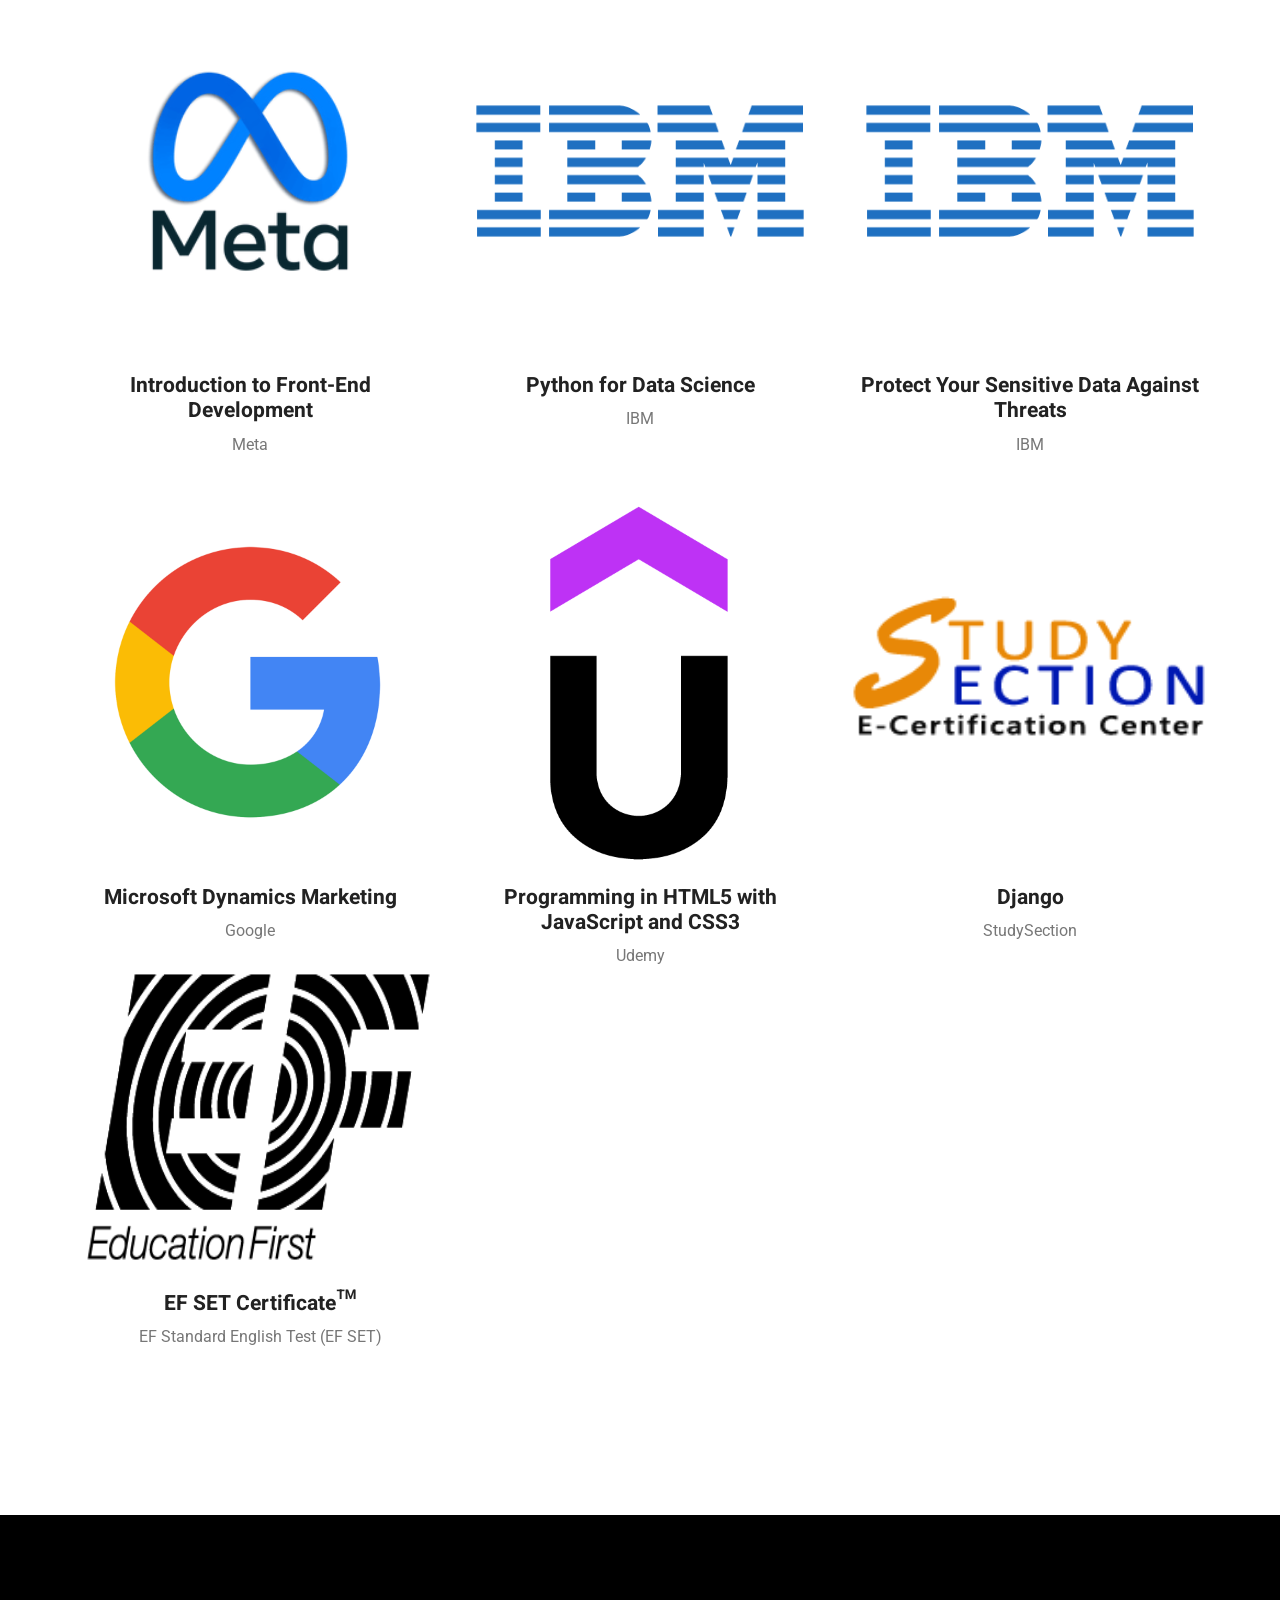
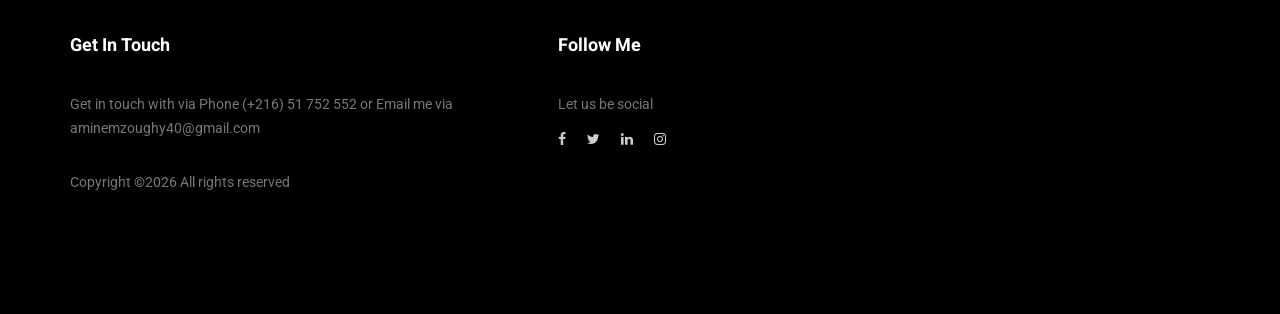
==== commit f0688abf: "Update index.html" ====
--- a/index.html
+++ b/index.html
@@ -278,7 +278,8 @@
 											<p> 2020 - 2023  &nbsp;&nbsp;&nbsp;&nbsp;&nbsp;&nbsp;&nbsp;&nbsp;&nbsp;&nbsp;&nbsp;&nbsp;&nbsp;&nbsp;&nbsp;&nbsp;&nbsp;&nbsp;</p>
 										</div>
 										<div class="media-body">
-											<h4>Professional Master's degree - Software development and new technologies, Computer Science</h4>
+											<h4>Professional Master's degree</h4>
+											<p>Software development and new technologies, Computer Science</p>
 											<p>Higher Institute of Computer Science - Tunisia (ISI)</p>
 										</div>
 									</div>
@@ -290,7 +291,8 @@
 											<p> 2020 - 2023  &nbsp;&nbsp;&nbsp;&nbsp;&nbsp;&nbsp;&nbsp;&nbsp;&nbsp;&nbsp;&nbsp;&nbsp;&nbsp;&nbsp;&nbsp;&nbsp;&nbsp;&nbsp;</p>
 										</div>
 										<div class="media-body">
-											<h4>Bachelor's degree in information technologies, Web Page, Digital/Multimedia and Information Resources Design</h4>
+											<h4>Bachelor's degree</h4>
+											<p>information technologies, Web Page, Digital/Multimedia and Information Resources Design</p>
 											<p>Higher Institute of Technological Studies of kelibia</p>
 										</div>
 									</div>
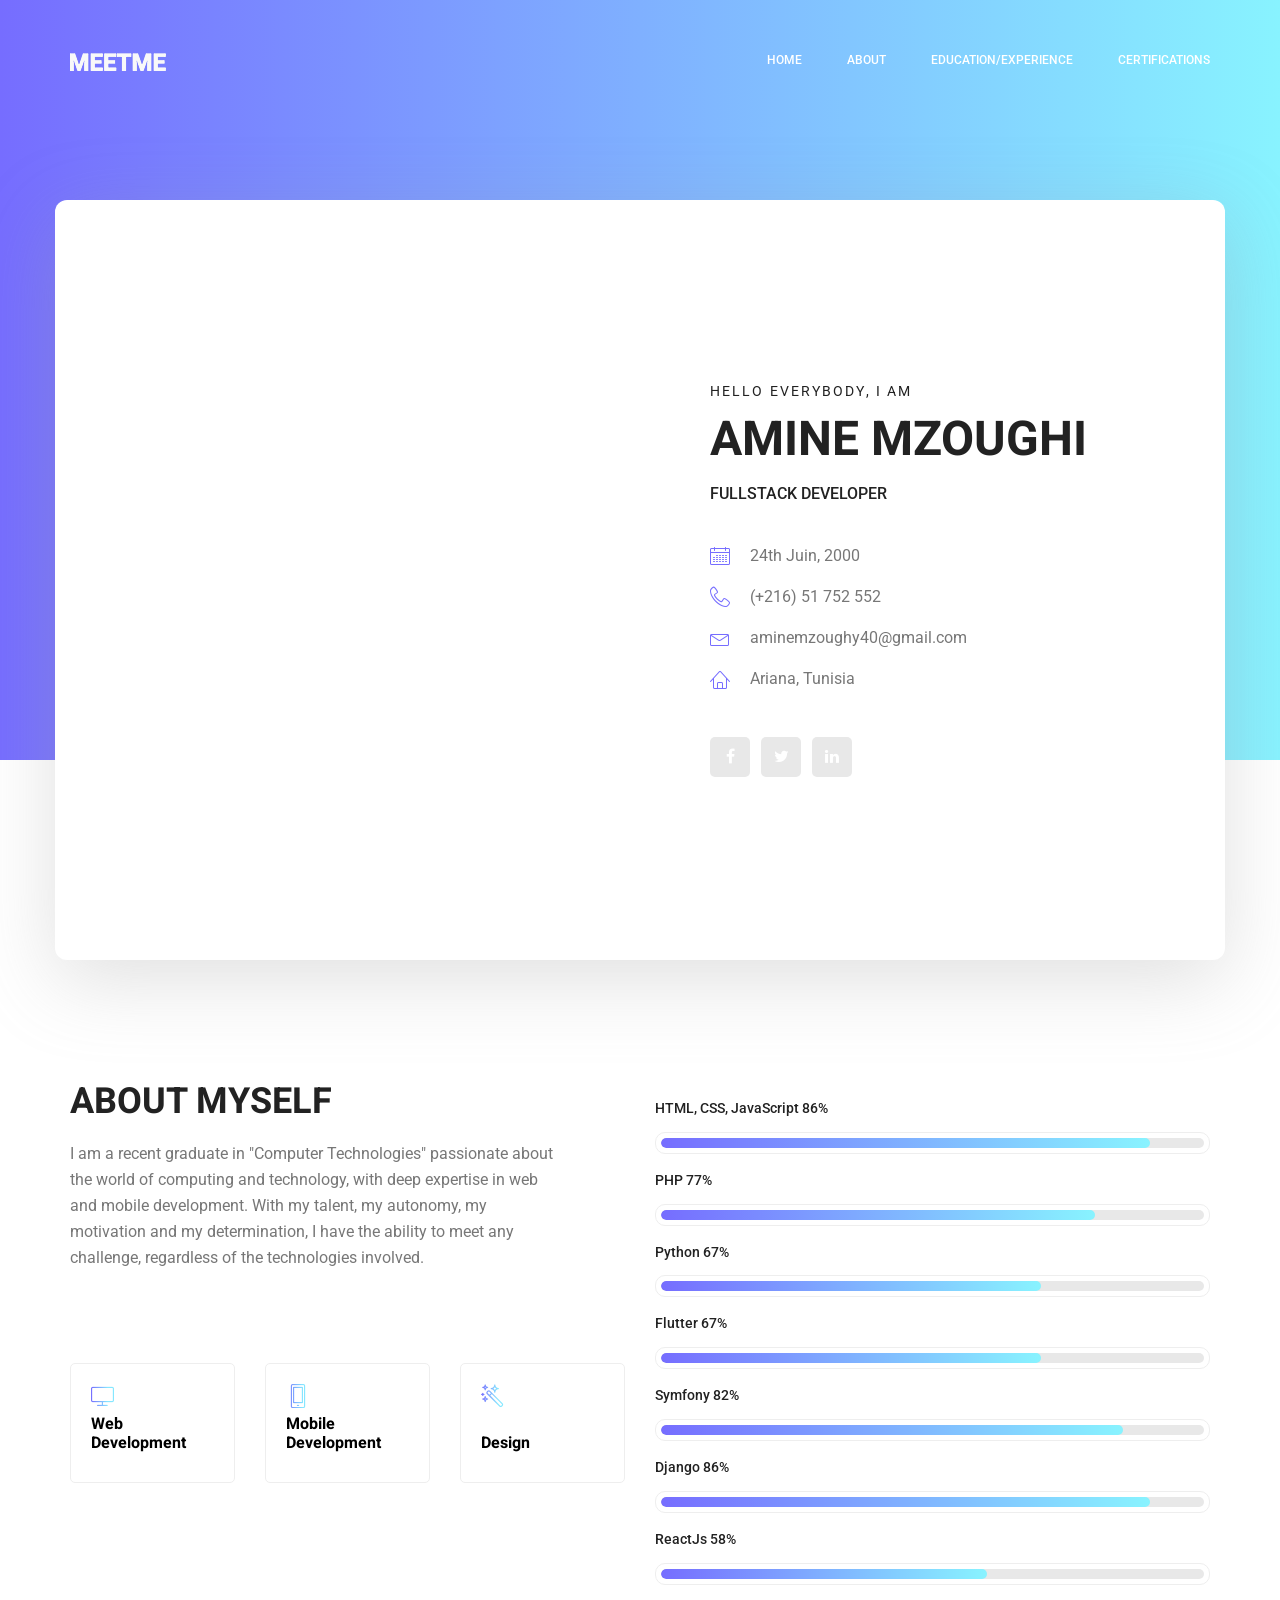
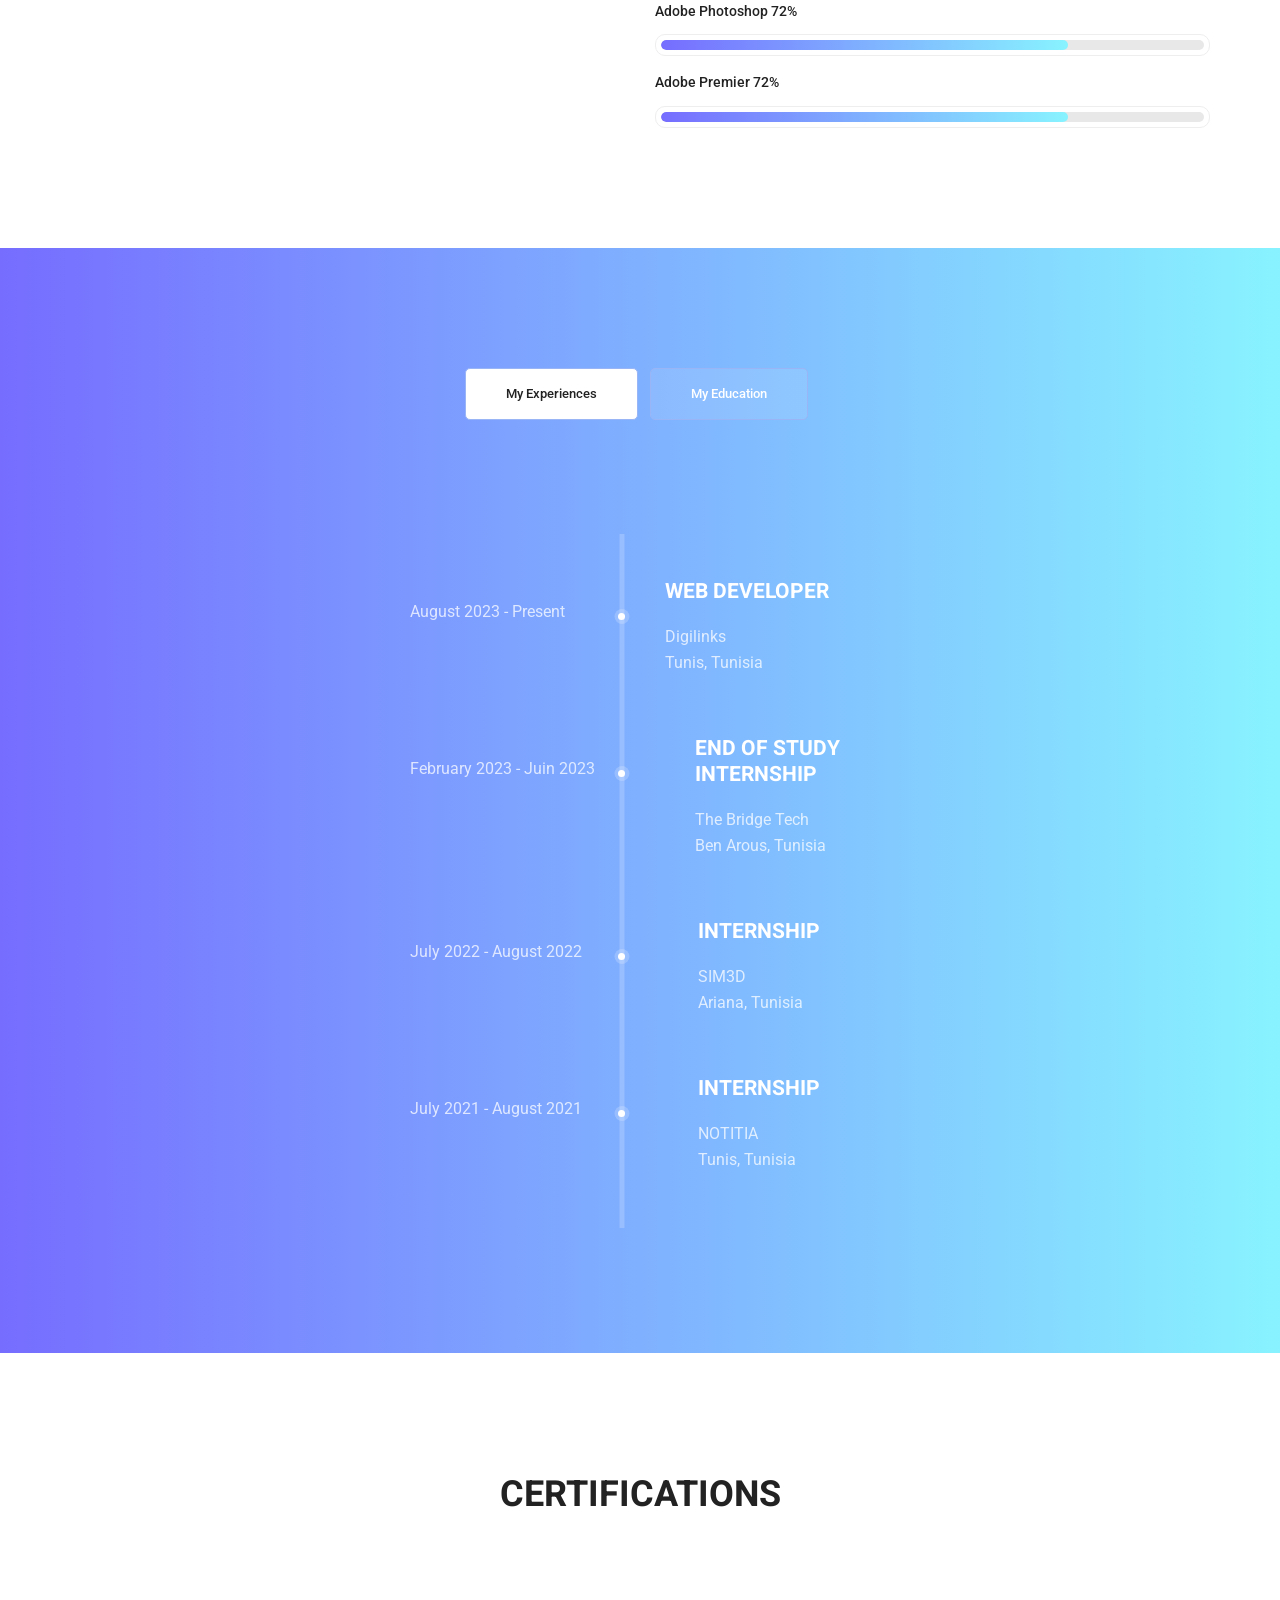
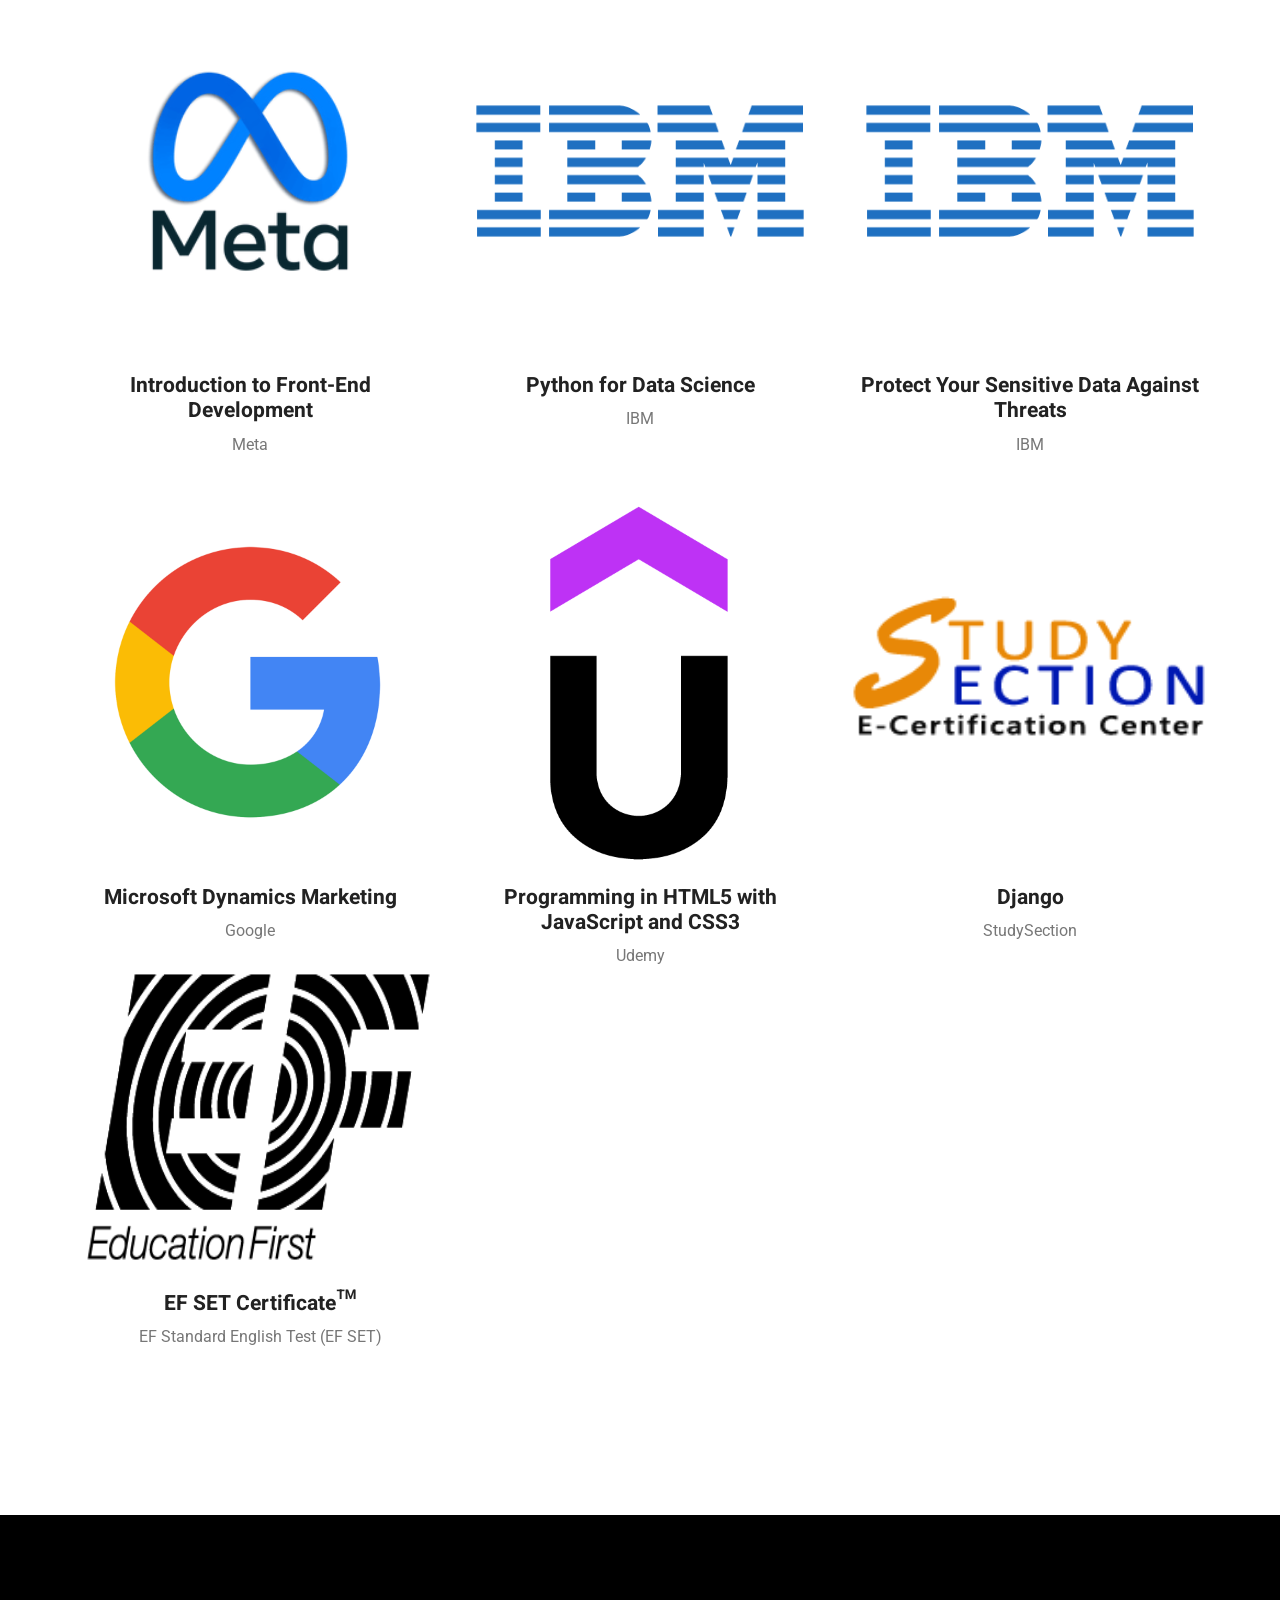
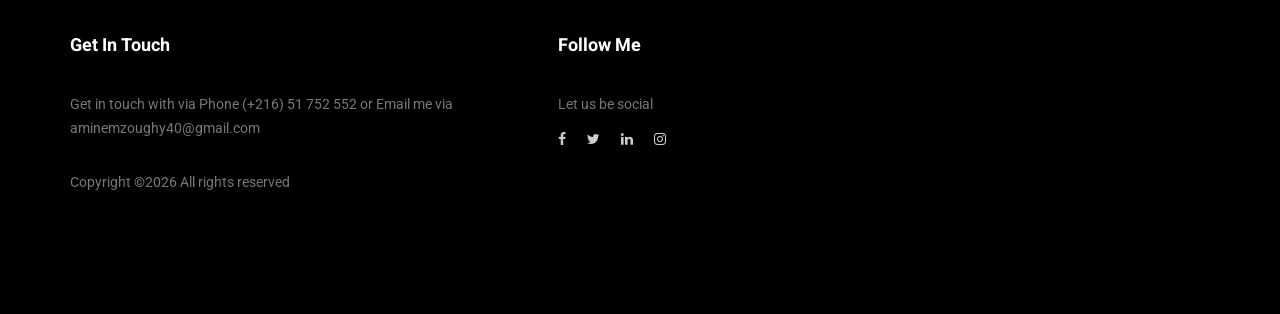
==== commit 35036bbf: "Update index.html" ====
--- a/index.html
+++ b/index.html
@@ -49,7 +49,16 @@
             </div>
         </header>
         <!--================Header Menu Area =================-->
-        
+        <style>
+		.pers{
+		width:500px
+		}
+		@media screen and (max-width:768px){
+			.pers{
+		width:100%
+		}
+		}
+	</style>
         <!--================Home Banner Area =================-->
 		<div class="vg-page page-about" id="about">
         <section class="home_banner_area">
@@ -58,13 +67,13 @@
 					<div class="banner_content">
 						<div class="media">
 							<div class="d-flex">
-								<img src="img/personal.png" alt="" style="width: 500px;">
+								<img src="img/personal.png" alt="" class="pers">
 							</div>
 							<div class="media-body">
 								<div class="personal_text">
 									<h6>Hello Everybody, I am</h6>
 									<h3>Amine Mzoughi</h3>
-									<h4>Junior Fullstack Developer</h4>
+									<h4>Fullstack Developer</h4>
 									<p></p>
 									<ul class="list basic_info">
 										<li><a href="#"><i class="lnr lnr-calendar-full"></i> 24th Juin, 2000</a></li>
